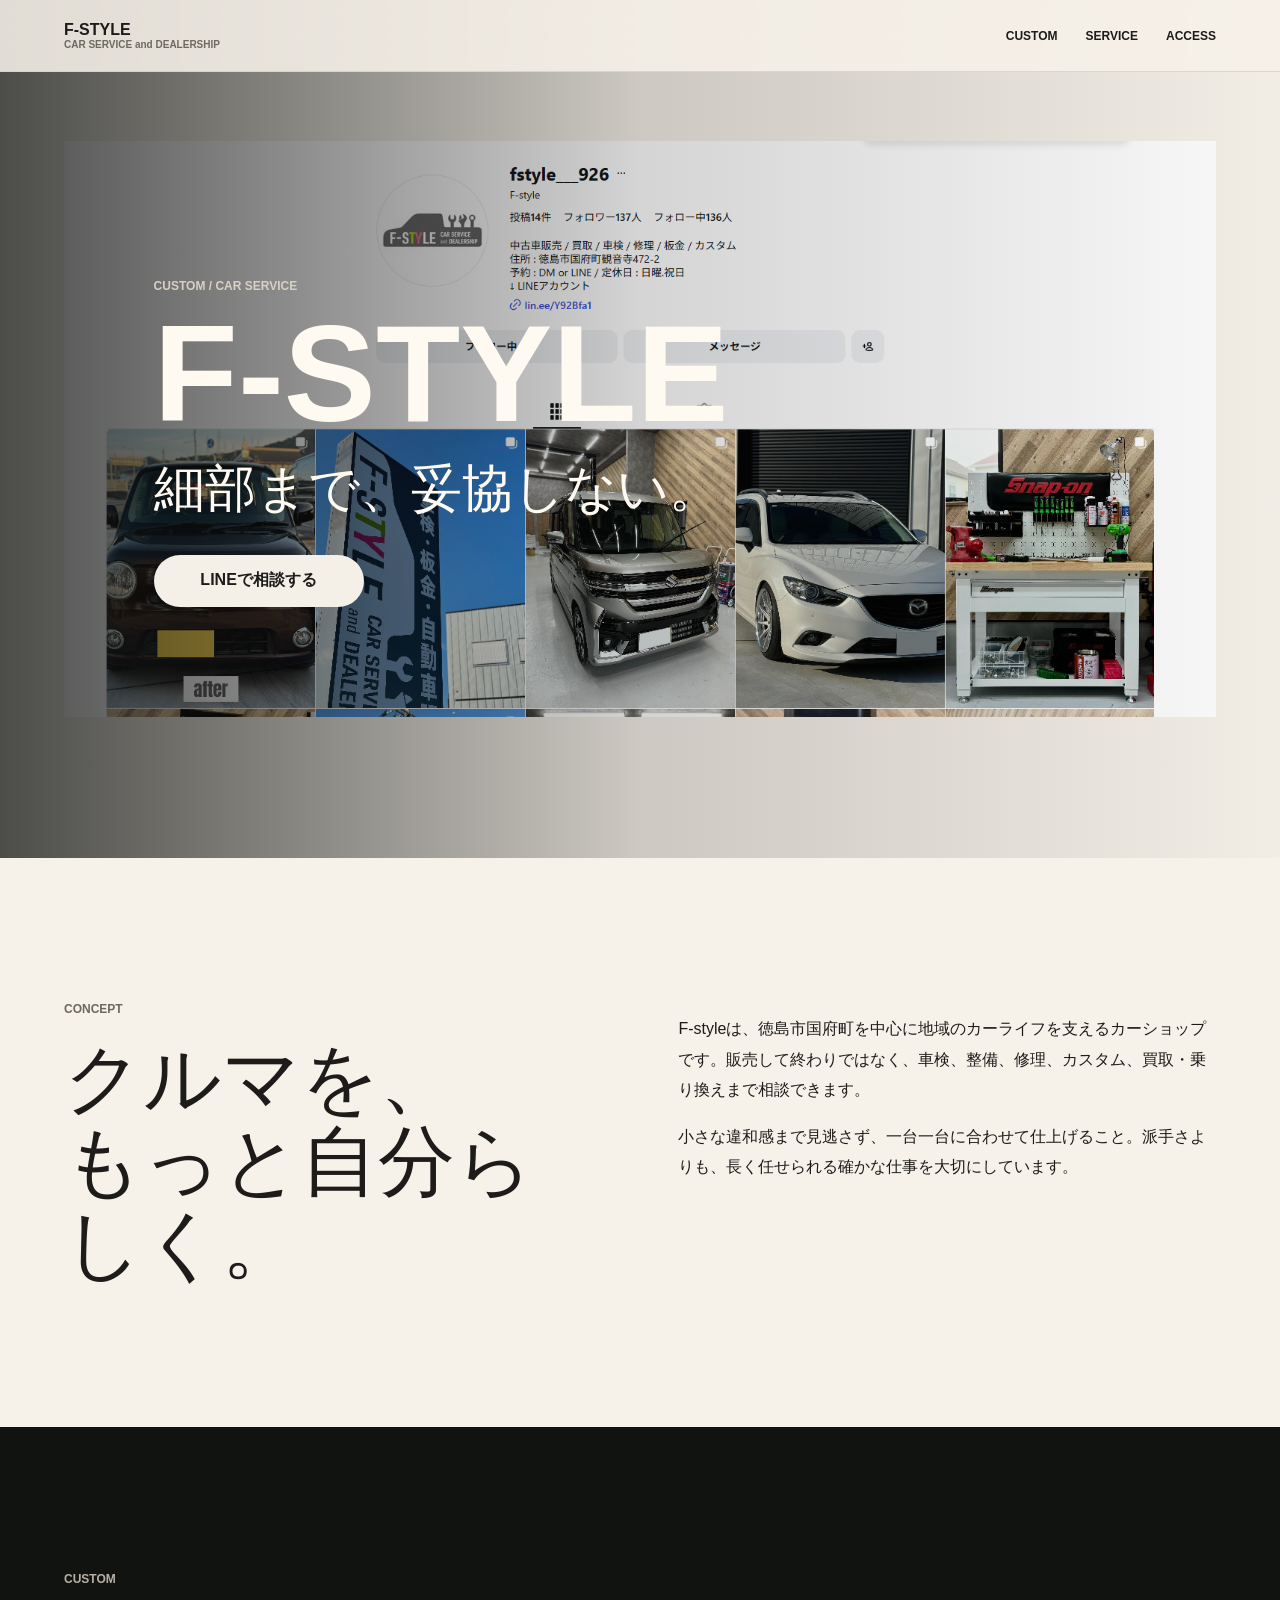
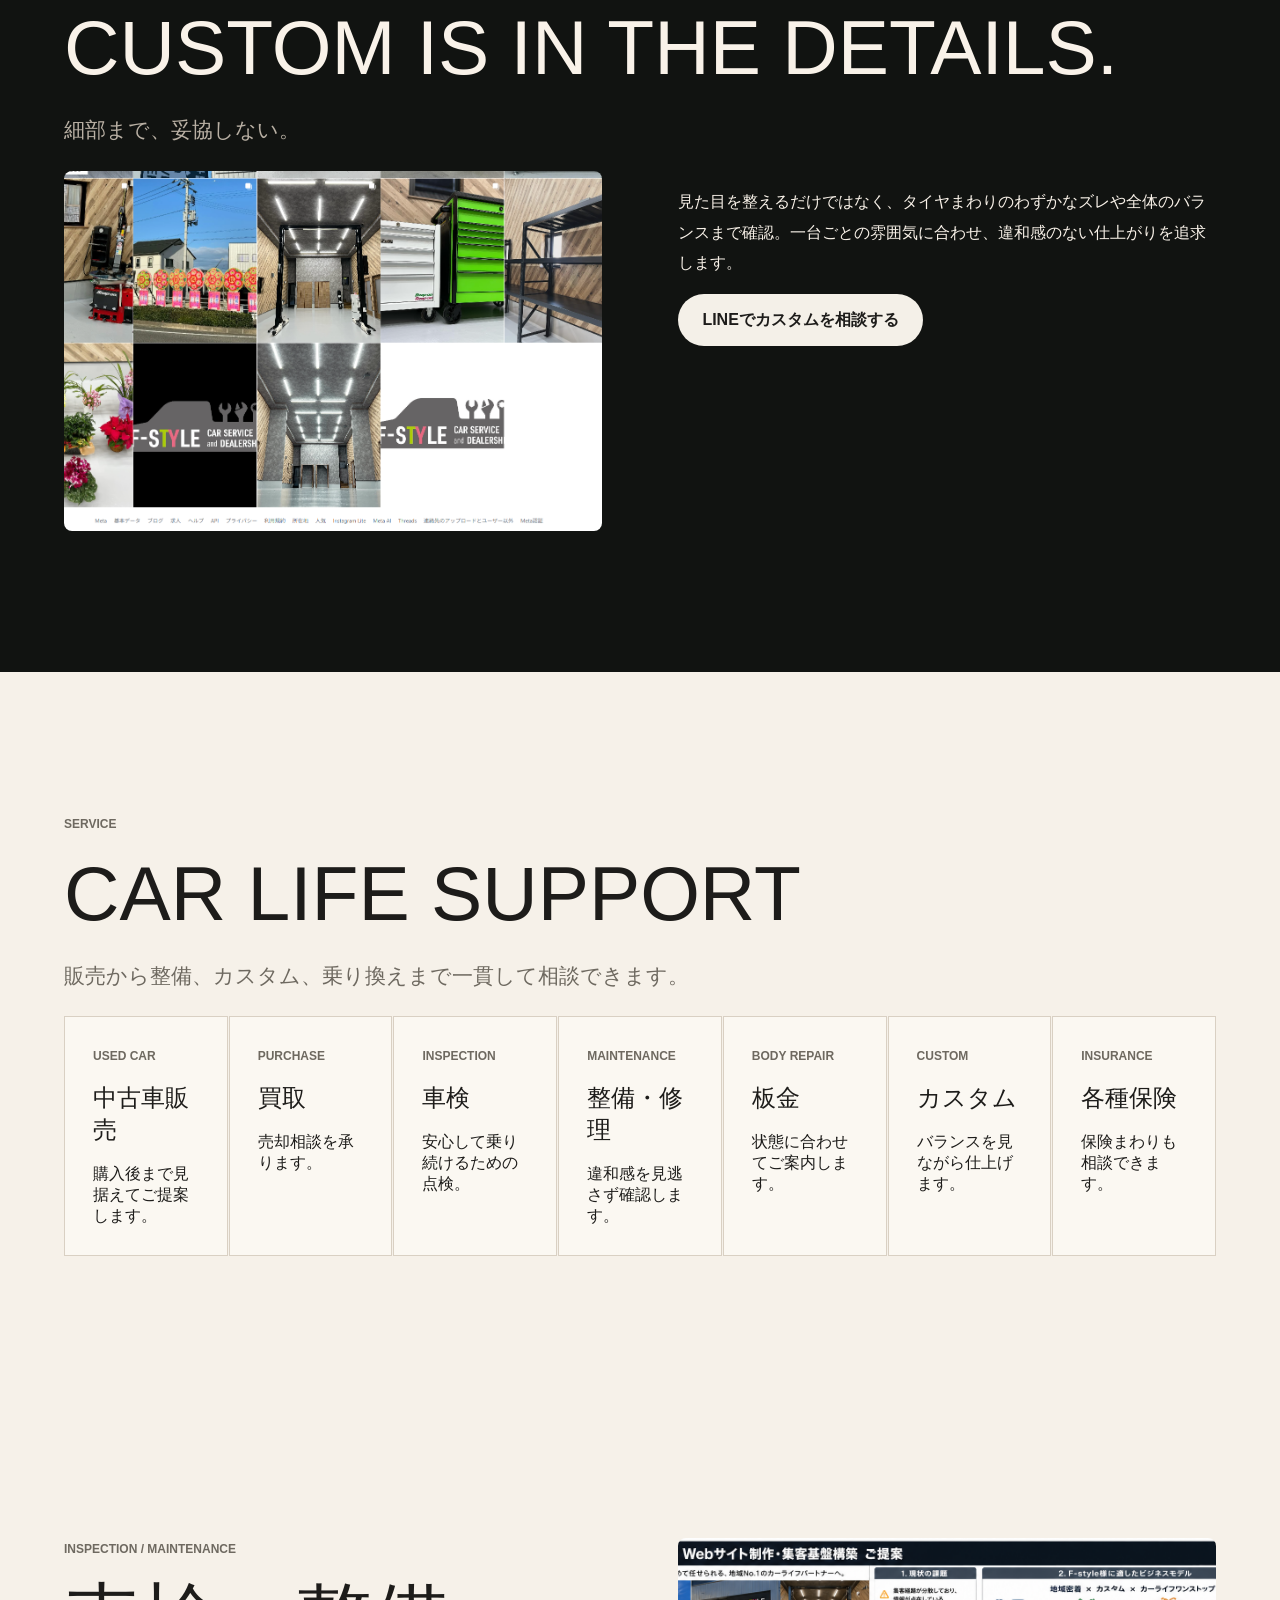
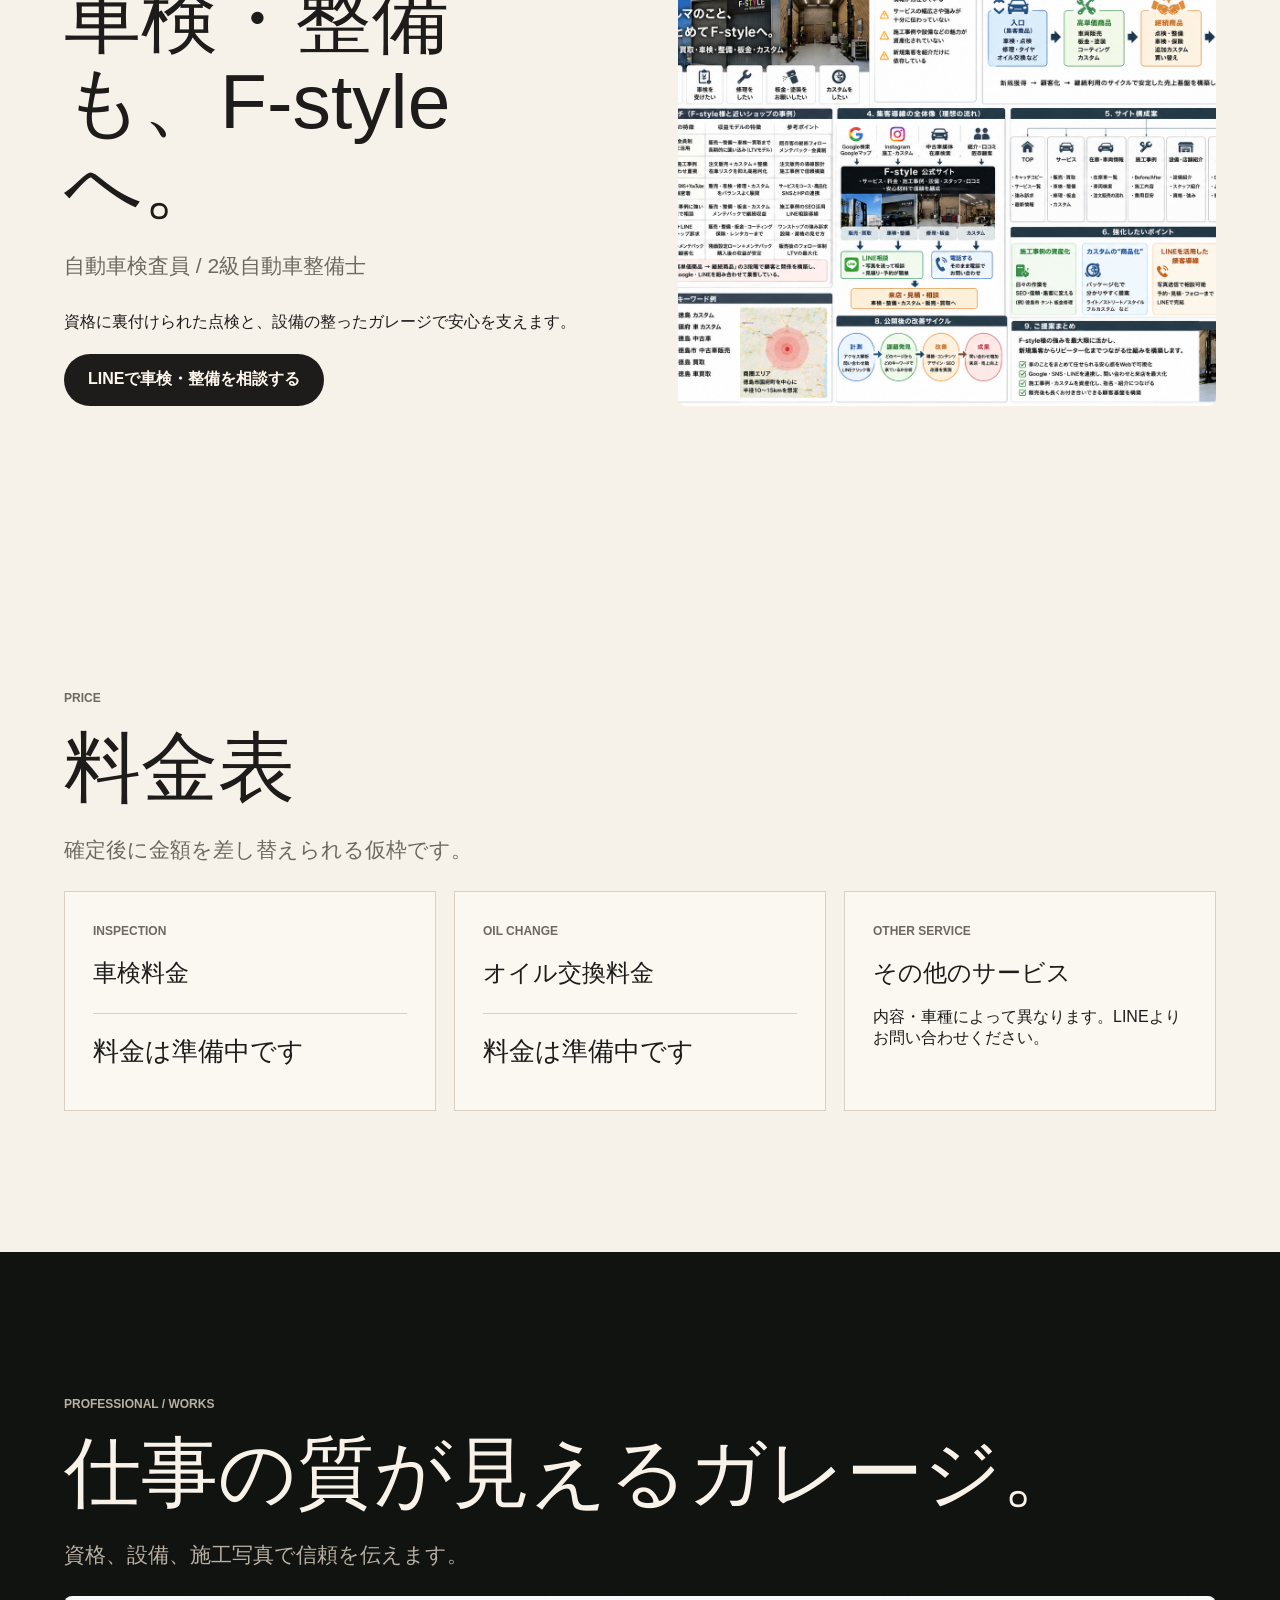
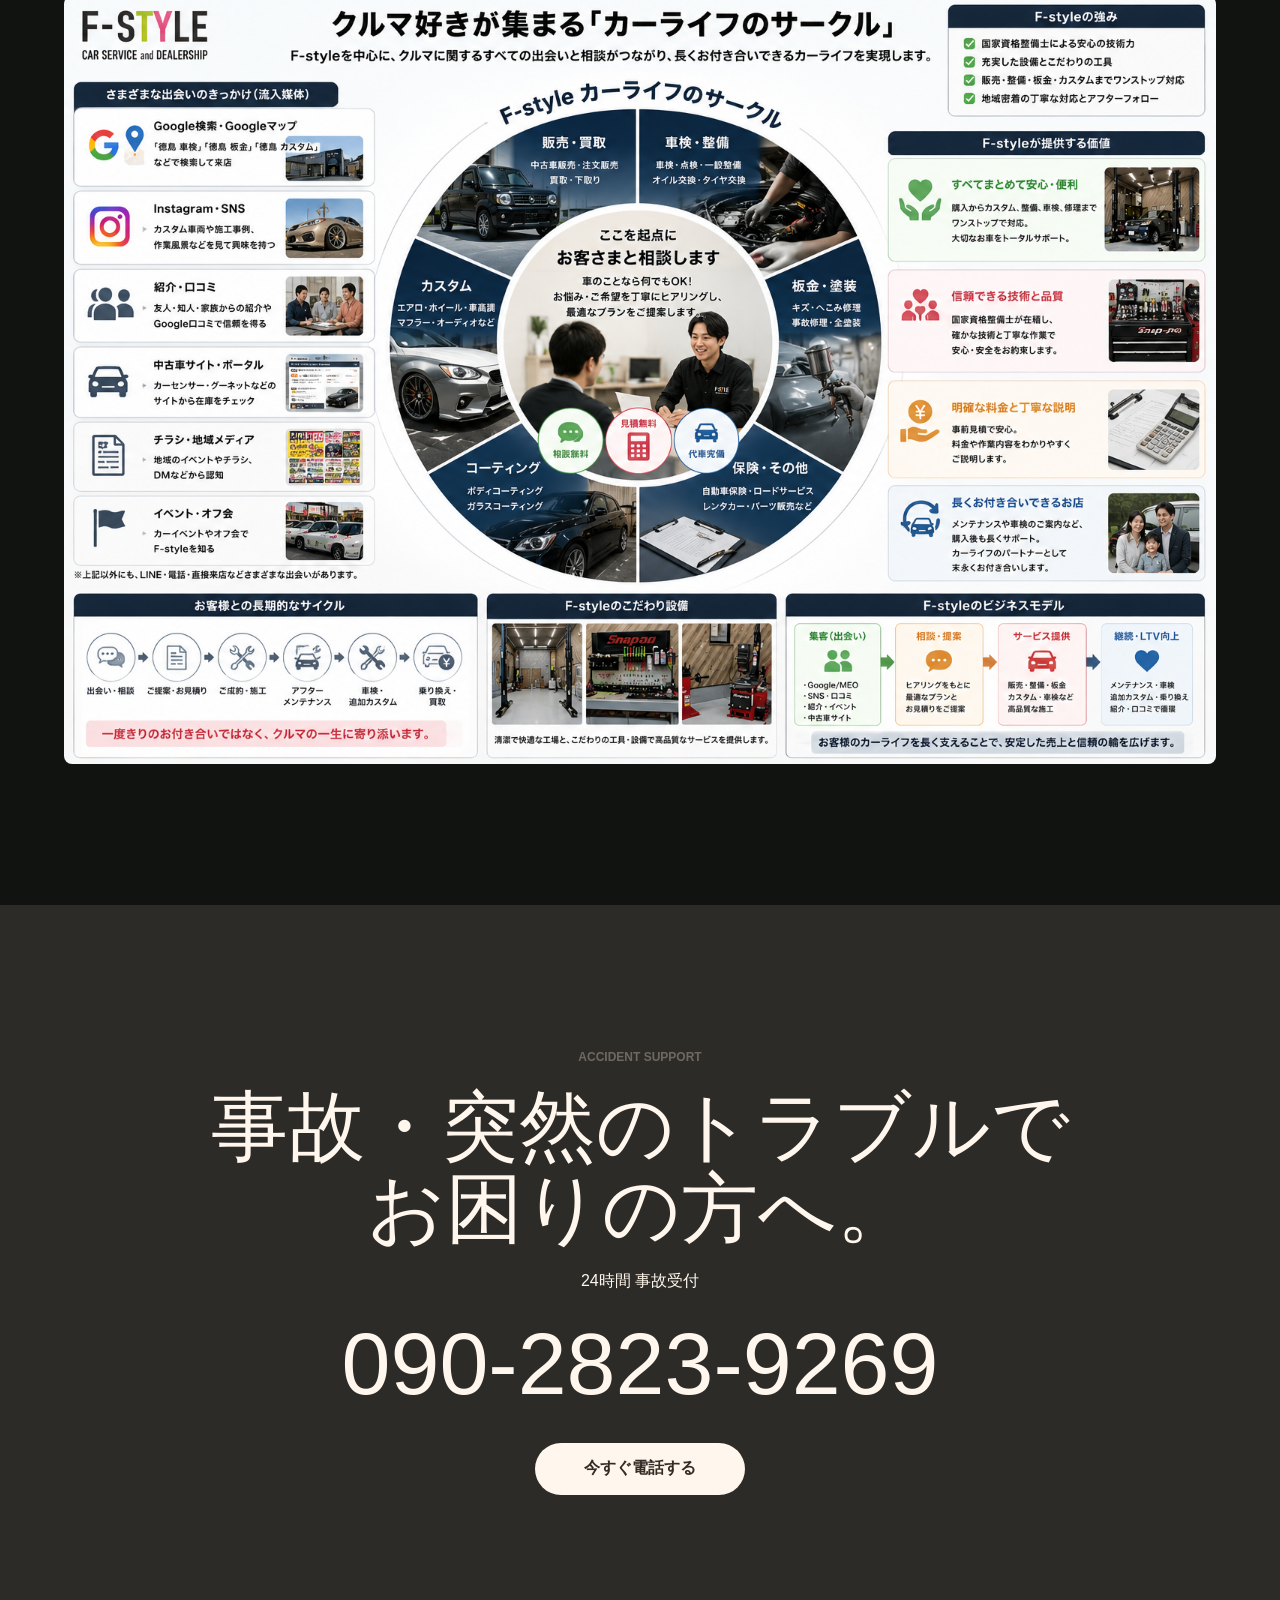
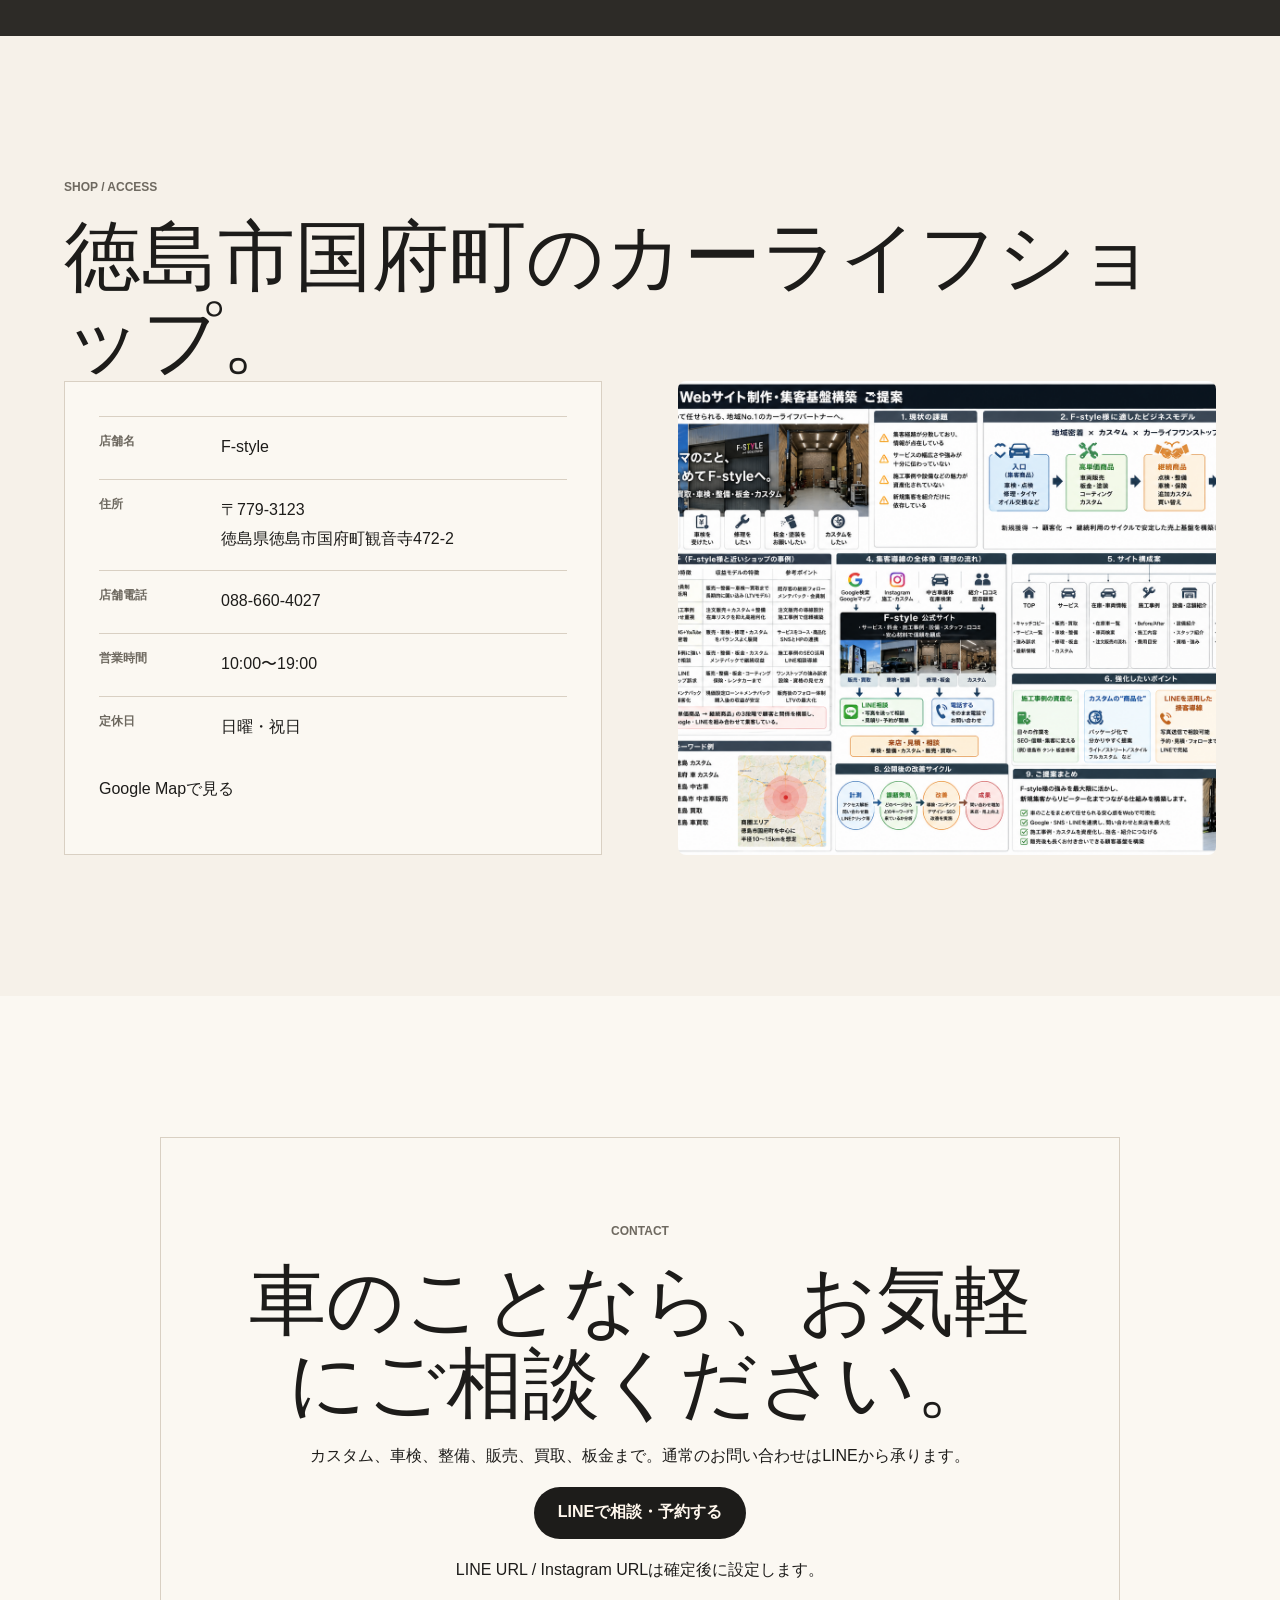
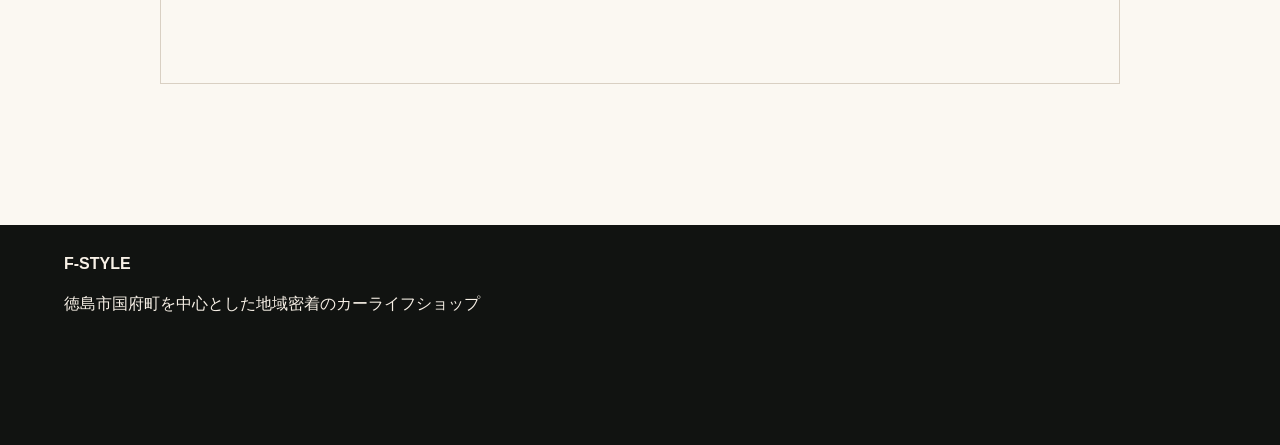
==== local-preview.html @ 5422ee37 "Add GitHub Pages preview" ====
<!doctype html>
<html lang="ja">
<head>
  <meta charset="utf-8">
  <meta name="viewport" content="width=device-width, initial-scale=1">
  <title>F-style｜徳島市国府町の車検・整備・カスタム・中古車販売</title>
  <meta name="description" content="徳島市国府町のF-style。中古車販売・買取・車検・整備・修理・板金・カスタムまで、地域のカーライフをトータルサポート。">
  <style>
    :root{--paper:#f6f1e9;--soft:#fbf8f2;--ink:#1d1c1a;--muted:#6e6960;--line:#d9d0c3;--garage:#111311;--green:#7fb23a}
    *{box-sizing:border-box}html{scroll-behavior:smooth}body{margin:0;background:var(--paper);color:var(--ink);font-family:Arial,"Noto Sans JP",sans-serif}a{color:inherit;text-decoration:none}img{display:block;max-width:100%}
    header{position:fixed;inset:0 0 auto;z-index:10;display:flex;align-items:center;justify-content:space-between;min-height:72px;padding:18px clamp(20px,5vw,72px);background:rgba(246,241,233,.88);border-bottom:1px solid rgba(217,208,195,.8);backdrop-filter:blur(16px)}
    .brand{font-weight:800}.brand small{display:block;color:var(--muted);font-size:10px}nav{display:flex;gap:28px;font-size:12px;font-weight:700}.hero{min-height:94svh;display:grid;position:relative}.hero img{grid-area:1/1;width:100%;height:100%;object-fit:cover;object-position:center bottom}.hero:after{content:"";position:absolute;inset:0;background:linear-gradient(90deg,rgba(17,19,17,.74),rgba(17,19,17,.18),rgba(17,19,17,.02))}.hero-copy{grid-area:1/1;align-self:center;position:relative;z-index:1;color:#fffaf1;padding:120px clamp(22px,7vw,96px) 96px;max-width:780px}.eyebrow,.hero-copy p{margin:0 0 16px;color:var(--muted);font-size:12px;font-weight:800}.hero-copy p{color:#d8d0c4}.hero h1{margin:0 0 34px;font-size:clamp(52px,12vw,138px);line-height:.88}.hero h1 span{display:block;margin-top:22px;font-size:clamp(25px,4vw,54px);font-weight:500;line-height:1.25}
    section{padding:clamp(78px,11vw,150px) clamp(20px,5vw,72px)}.intro,.grid2{display:grid;grid-template-columns:1fr 1fr;gap:clamp(34px,6vw,78px)}h2{margin:0;font-size:clamp(34px,6vw,82px);font-weight:500;line-height:1.08}.lead,p{line-height:1.9}.lead{color:var(--muted);font-size:clamp(16px,2vw,21px)}.dark{background:var(--garage);color:#f9f2e9}.dark .lead,.dark .eyebrow{color:#b9b0a4}.photo{border-radius:8px;overflow:hidden}.photo img{width:100%;height:100%;min-height:360px;object-fit:cover}.cta{display:inline-flex;align-items:center;justify-content:center;min-height:52px;min-width:210px;border-radius:999px;padding:14px 24px;background:var(--ink);color:#fff7ed;font-weight:800}.dark .cta,.hero .cta{background:#f4f0e8;color:var(--ink)}
    .cards{display:grid;grid-template-columns:repeat(7,1fr);gap:1px}.card{min-height:220px;padding:28px;background:var(--soft);border:1px solid var(--line)}.card p{margin:0 0 14px;color:var(--muted);font-size:12px;font-weight:800}.card h3{margin:0 0 18px;font-size:24px;font-weight:500}.price{display:grid;grid-template-columns:repeat(3,1fr);gap:18px}.price strong{display:block;margin-top:24px;padding-top:20px;border-top:1px solid var(--line);font-size:26px;font-weight:500}.accident{background:#2d2b27;color:#fff7ed;text-align:center}.accident strong{display:block;margin:10px 0 28px;font-size:clamp(40px,9vw,88px);font-weight:500}.tel{background:#fff7ed;color:#342b27}.info{background:var(--soft);border:1px solid var(--line);padding:34px}dl{margin:0;display:grid;gap:1px}dl div{display:grid;grid-template-columns:110px 1fr;gap:12px;padding:16px 0;border-top:1px solid var(--line)}dt{color:var(--muted);font-size:12px;font-weight:800}dd{margin:0;line-height:1.8}.contact{text-align:center;background:var(--soft)}.contact-inner{max-width:960px;margin:auto;border:1px solid var(--line);padding:clamp(34px,7vw,82px)}footer{padding:30px clamp(20px,5vw,72px) 110px;background:var(--garage);color:#f8f1e7}.fixed{display:none}
    @media(max-width:1080px){.cards{grid-template-columns:repeat(2,1fr)}.price,.intro,.grid2{grid-template-columns:1fr}}@media(max-width:720px){header{padding:14px 18px}nav a:nth-child(2){display:none}.hero:after{background:linear-gradient(180deg,rgba(17,19,17,.18),rgba(17,19,17,.72))}.hero-copy{align-self:end;padding:110px 20px}.cards,.price{grid-template-columns:1fr}.card{min-height:auto}dl div{grid-template-columns:1fr}.fixed{position:fixed;z-index:20;inset:auto 0 0;display:grid;grid-template-columns:1fr 1fr;gap:1px;padding:10px;background:rgba(17,19,17,.96)}.fixed a{display:flex;align-items:center;justify-content:center;min-height:52px;border-radius:999px;background:#f6f1e9;font-weight:800}.fixed a:last-child{background:#f1d9d2}}
  </style>
</head>
<body>
  <header><a class="brand" href="#top">F-STYLE<small>CAR SERVICE and DEALERSHIP</small></a><nav><a href="#custom">CUSTOM</a><a href="#service">SERVICE</a><a href="#access">ACCESS</a></nav></header>
  <main>
    <section id="top" class="hero"><img src="public/instagram-grid-01.png" alt="F-styleの店舗とカスタム車両の施工写真"><div class="hero-copy"><p>CUSTOM / CAR SERVICE</p><h1>F-STYLE<span>細部まで、妥協しない。</span></h1><a class="cta" href="#contact">LINEで相談する</a></div></section>
    <section class="intro"><div><p class="eyebrow">CONCEPT</p><h2>クルマを、<br>もっと自分らしく。</h2></div><div><p>F-styleは、徳島市国府町を中心に地域のカーライフを支えるカーショップです。販売して終わりではなく、車検、整備、修理、カスタム、買取・乗り換えまで相談できます。</p><p>小さな違和感まで見逃さず、一台一台に合わせて仕上げること。派手さよりも、長く任せられる確かな仕事を大切にしています。</p></div></section>
    <section id="custom" class="dark"><p class="eyebrow">CUSTOM</p><h2>CUSTOM IS IN THE DETAILS.</h2><p class="lead">細部まで、妥協しない。</p><div class="grid2"><div class="photo"><img src="public/instagram-grid-02.png" alt="F-styleのリフトと整備設備、工具の写真"></div><div><p>見た目を整えるだけではなく、タイヤまわりのわずかなズレや全体のバランスまで確認。一台ごとの雰囲気に合わせ、違和感のない仕上がりを追求します。</p><a class="cta" href="#contact">LINEでカスタムを相談する</a></div></div></section>
    <section id="service"><p class="eyebrow">SERVICE</p><h2>CAR LIFE SUPPORT</h2><p class="lead">販売から整備、カスタム、乗り換えまで一貫して相談できます。</p><div class="cards"><article class="card"><p>USED CAR</p><h3>中古車販売</h3><span>購入後まで見据えてご提案します。</span></article><article class="card"><p>PURCHASE</p><h3>買取</h3><span>売却相談を承ります。</span></article><article class="card"><p>INSPECTION</p><h3>車検</h3><span>安心して乗り続けるための点検。</span></article><article class="card"><p>MAINTENANCE</p><h3>整備・修理</h3><span>違和感を見逃さず確認します。</span></article><article class="card"><p>BODY REPAIR</p><h3>板金</h3><span>状態に合わせてご案内します。</span></article><article class="card"><p>CUSTOM</p><h3>カスタム</h3><span>バランスを見ながら仕上げます。</span></article><article class="card"><p>INSURANCE</p><h3>各種保険</h3><span>保険まわりも相談できます。</span></article></div></section>
    <section><div class="grid2"><div><p class="eyebrow">INSPECTION / MAINTENANCE</p><h2>車検・整備も、F-styleへ。</h2><p class="lead">自動車検査員 / 2級自動車整備士</p><p>資格に裏付けられた点検と、設備の整ったガレージで安心を支えます。</p><a class="cta" href="#contact">LINEで車検・整備を相談する</a></div><div class="photo"><img src="public/proposal-overview.png" alt="F-styleの店舗外観と整備設備の提案資料画像"></div></div></section>
    <section><p class="eyebrow">PRICE</p><h2>料金表</h2><p class="lead">確定後に金額を差し替えられる仮枠です。</p><div class="price"><article class="card"><p>INSPECTION</p><h3>車検料金</h3><strong>料金は準備中です</strong></article><article class="card"><p>OIL CHANGE</p><h3>オイル交換料金</h3><strong>料金は準備中です</strong></article><article class="card"><p>OTHER SERVICE</p><h3>その他のサービス</h3><span>内容・車種によって異なります。LINEよりお問い合わせください。</span></article></div></section>
    <section class="dark"><p class="eyebrow">PROFESSIONAL / WORKS</p><h2>仕事の質が見えるガレージ。</h2><p class="lead">資格、設備、施工写真で信頼を伝えます。</p><div class="photo"><img src="public/proposal-cycle.png" alt="F-styleのカーライフサポート全体像"></div></section>
    <section id="accident" class="accident"><p class="eyebrow">ACCIDENT SUPPORT</p><h2>事故・突然のトラブルで<br>お困りの方へ。</h2><p>24時間 事故受付</p><strong>090-2823-9269</strong><a class="cta tel" href="tel:090-2823-9269">今すぐ電話する</a></section>
    <section id="access"><p class="eyebrow">SHOP / ACCESS</p><h2>徳島市国府町のカーライフショップ。</h2><div class="grid2"><div class="info"><dl><div><dt>店舗名</dt><dd>F-style</dd></div><div><dt>住所</dt><dd>〒779-3123<br>徳島県徳島市国府町観音寺472-2</dd></div><div><dt>店舗電話</dt><dd><a href="tel:088-660-4027">088-660-4027</a></dd></div><div><dt>営業時間</dt><dd>10:00〜19:00</dd></div><div><dt>定休日</dt><dd>日曜・祝日</dd></div></dl><p><a href="https://maps.app.goo.gl/9BNQNkYi8Hsa97Bm7?g_st=ic">Google Mapで見る</a></p></div><div class="photo"><img src="public/proposal-overview.png" alt="F-style店舗とサービス導線を示す画像"></div></div></section>
    <section id="contact" class="contact"><div class="contact-inner"><p class="eyebrow">CONTACT</p><h2>車のことなら、お気軽にご相談ください。</h2><p>カスタム、車検、整備、販売、買取、板金まで。通常のお問い合わせはLINEから承ります。</p><a class="cta" href="#contact">LINEで相談・予約する</a><p>LINE URL / Instagram URLは確定後に設定します。</p></div></section>
  </main>
  <footer><strong>F-STYLE</strong><p>徳島市国府町を中心とした地域密着のカーライフショップ</p></footer>
  <div class="fixed"><a href="#contact">LINEで相談</a><a href="tel:090-2823-9269">事故受付 TEL</a></div>
</body>
</html>
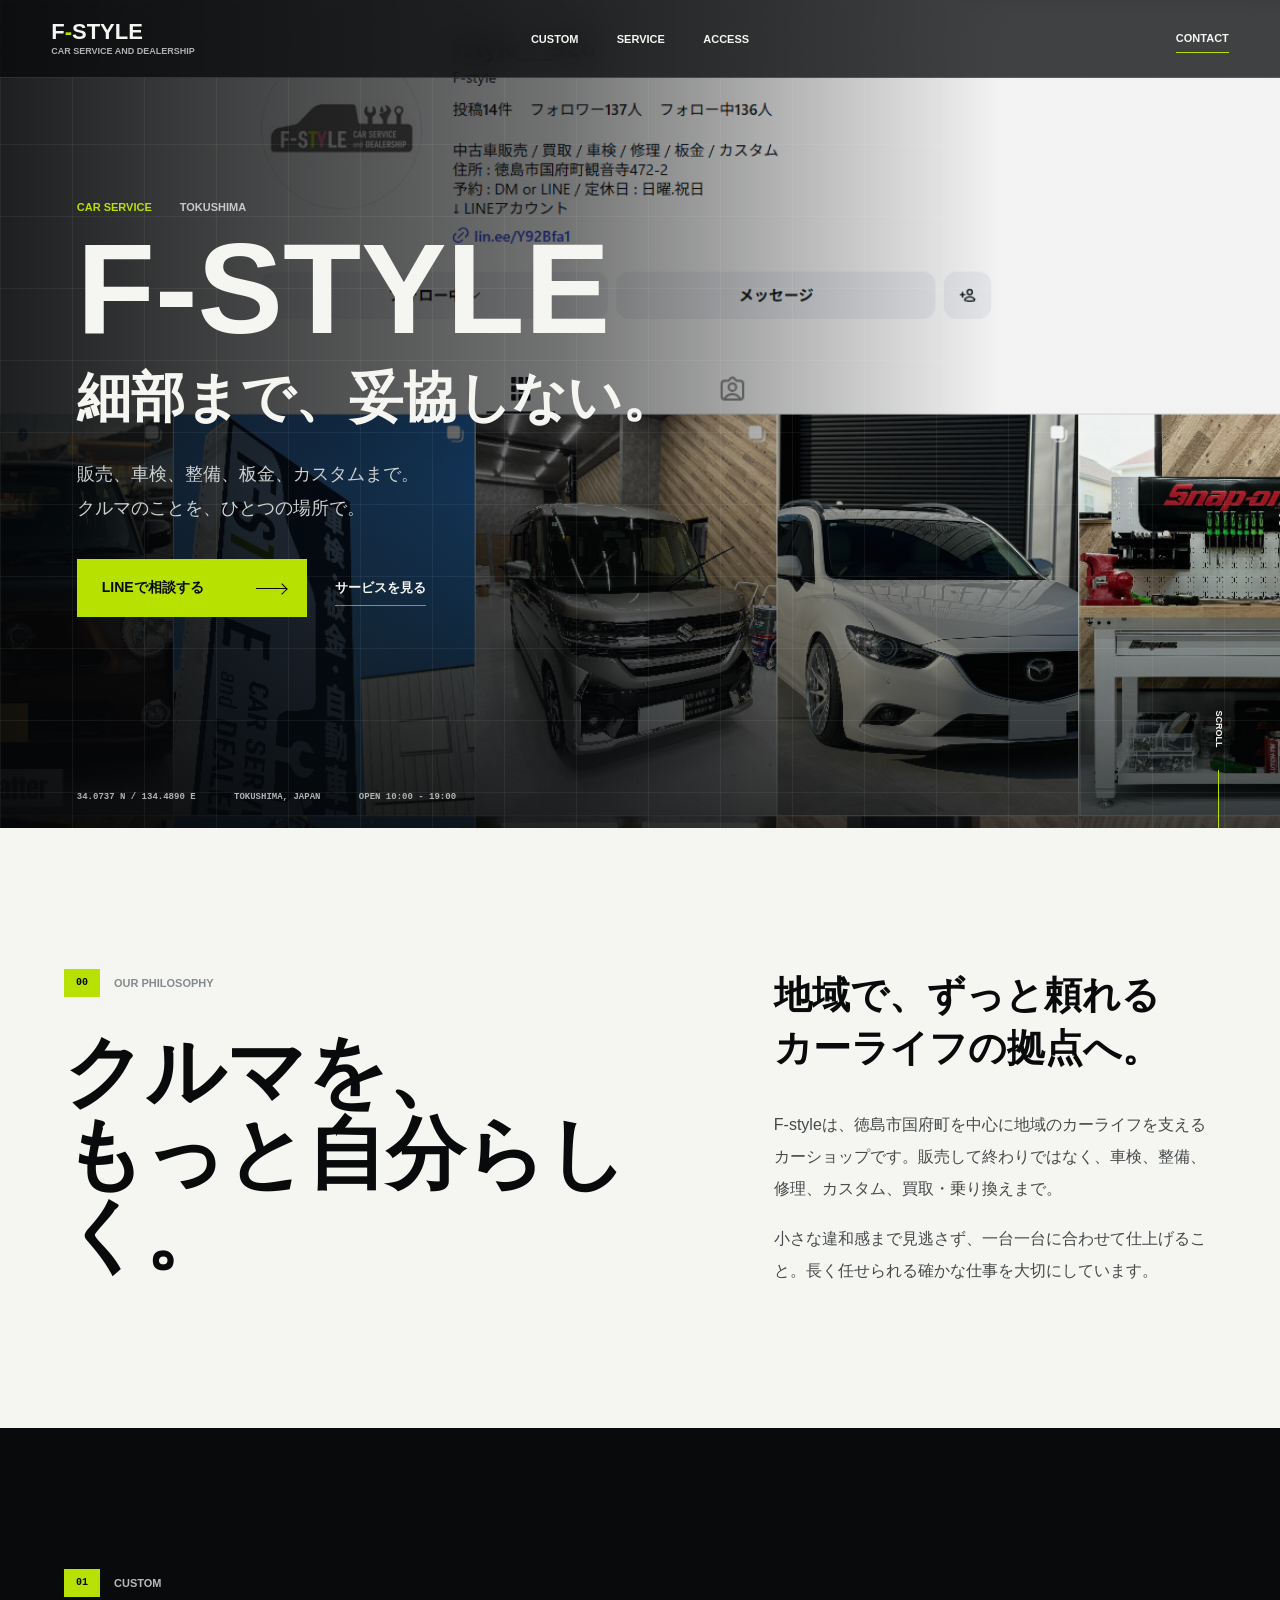
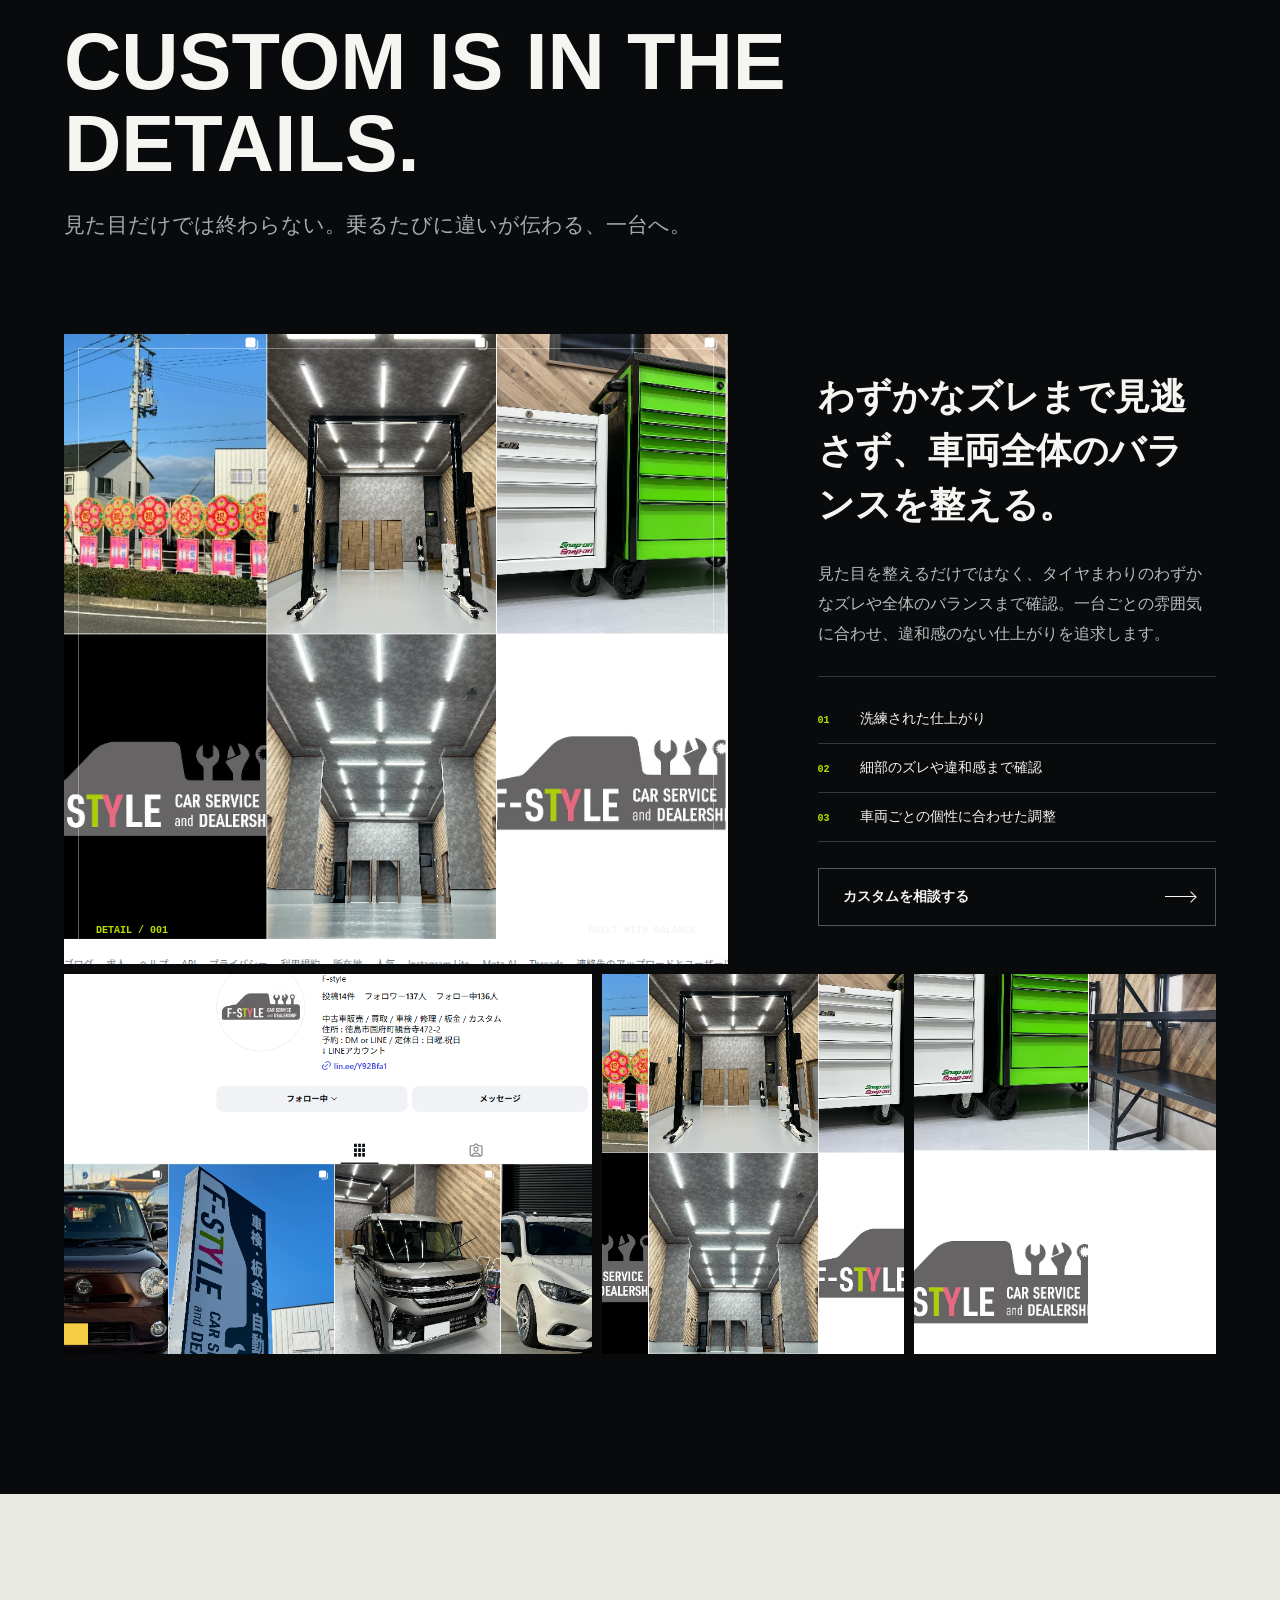
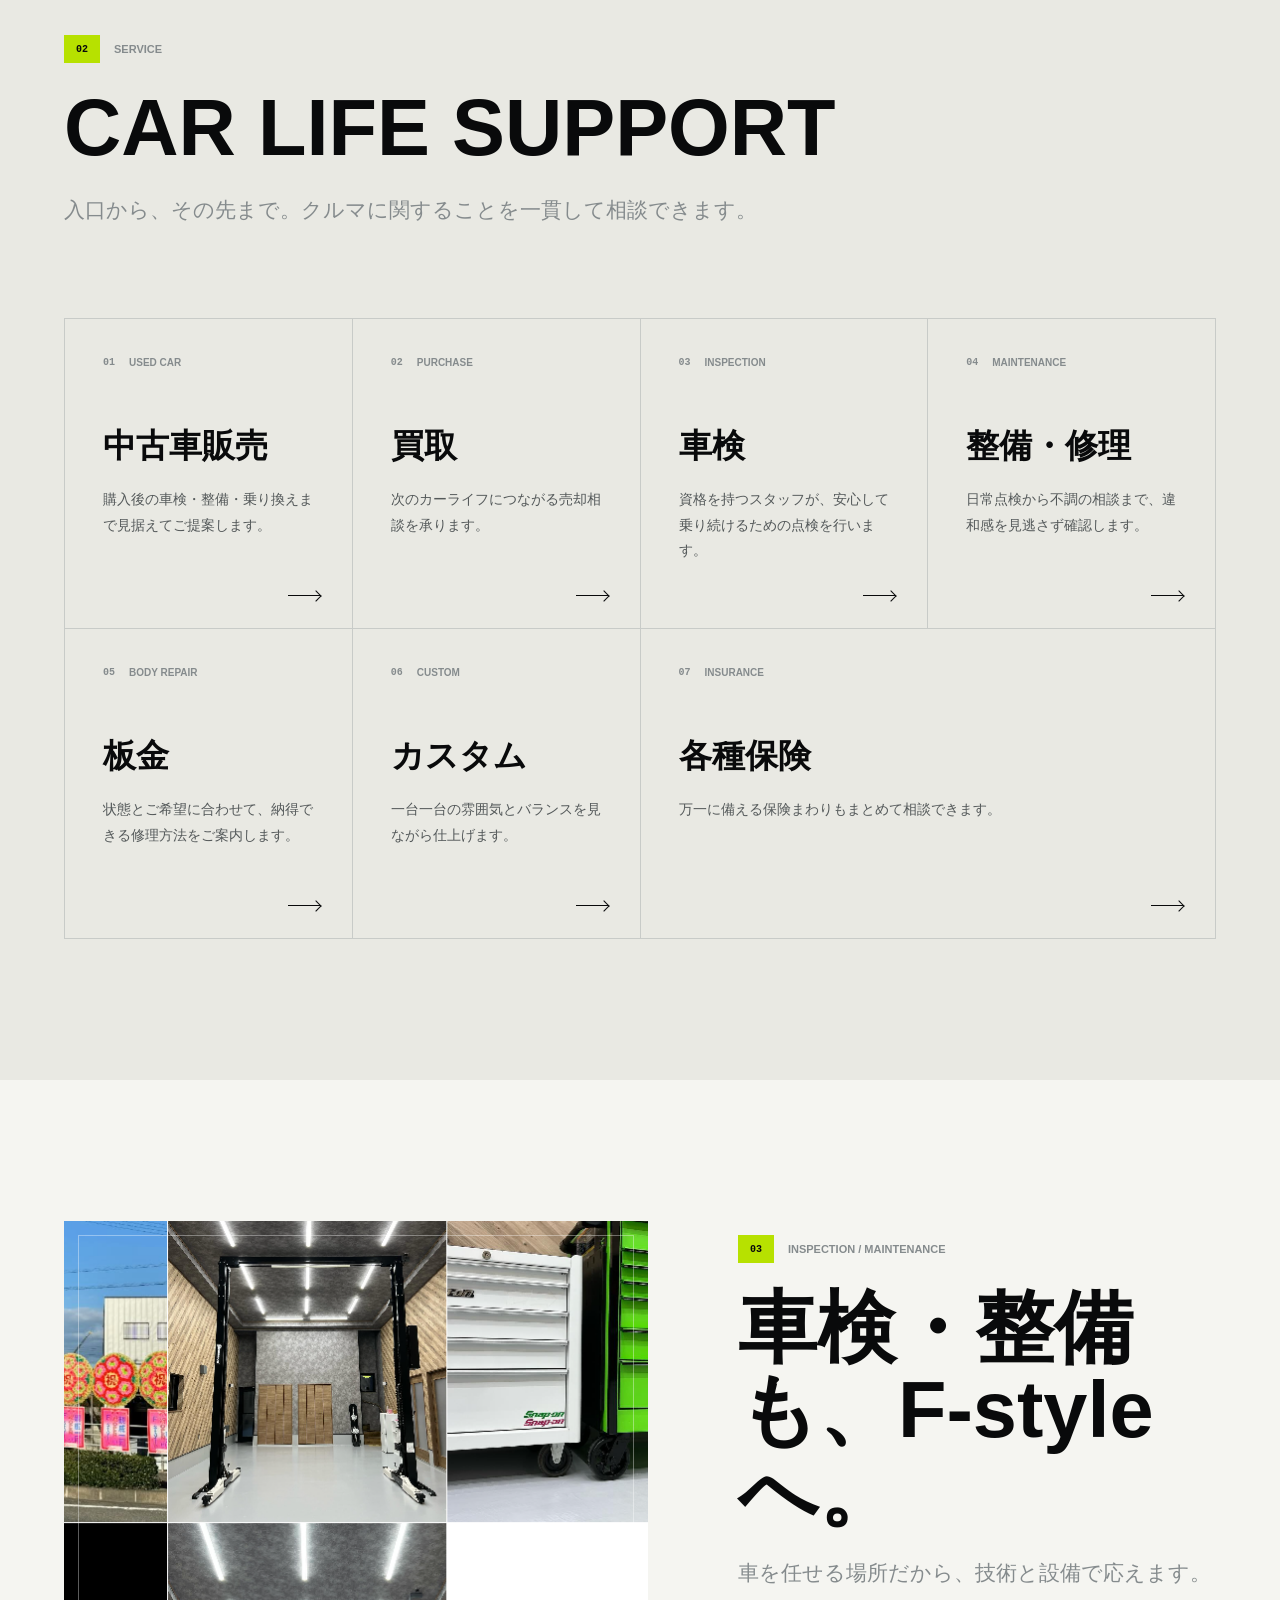
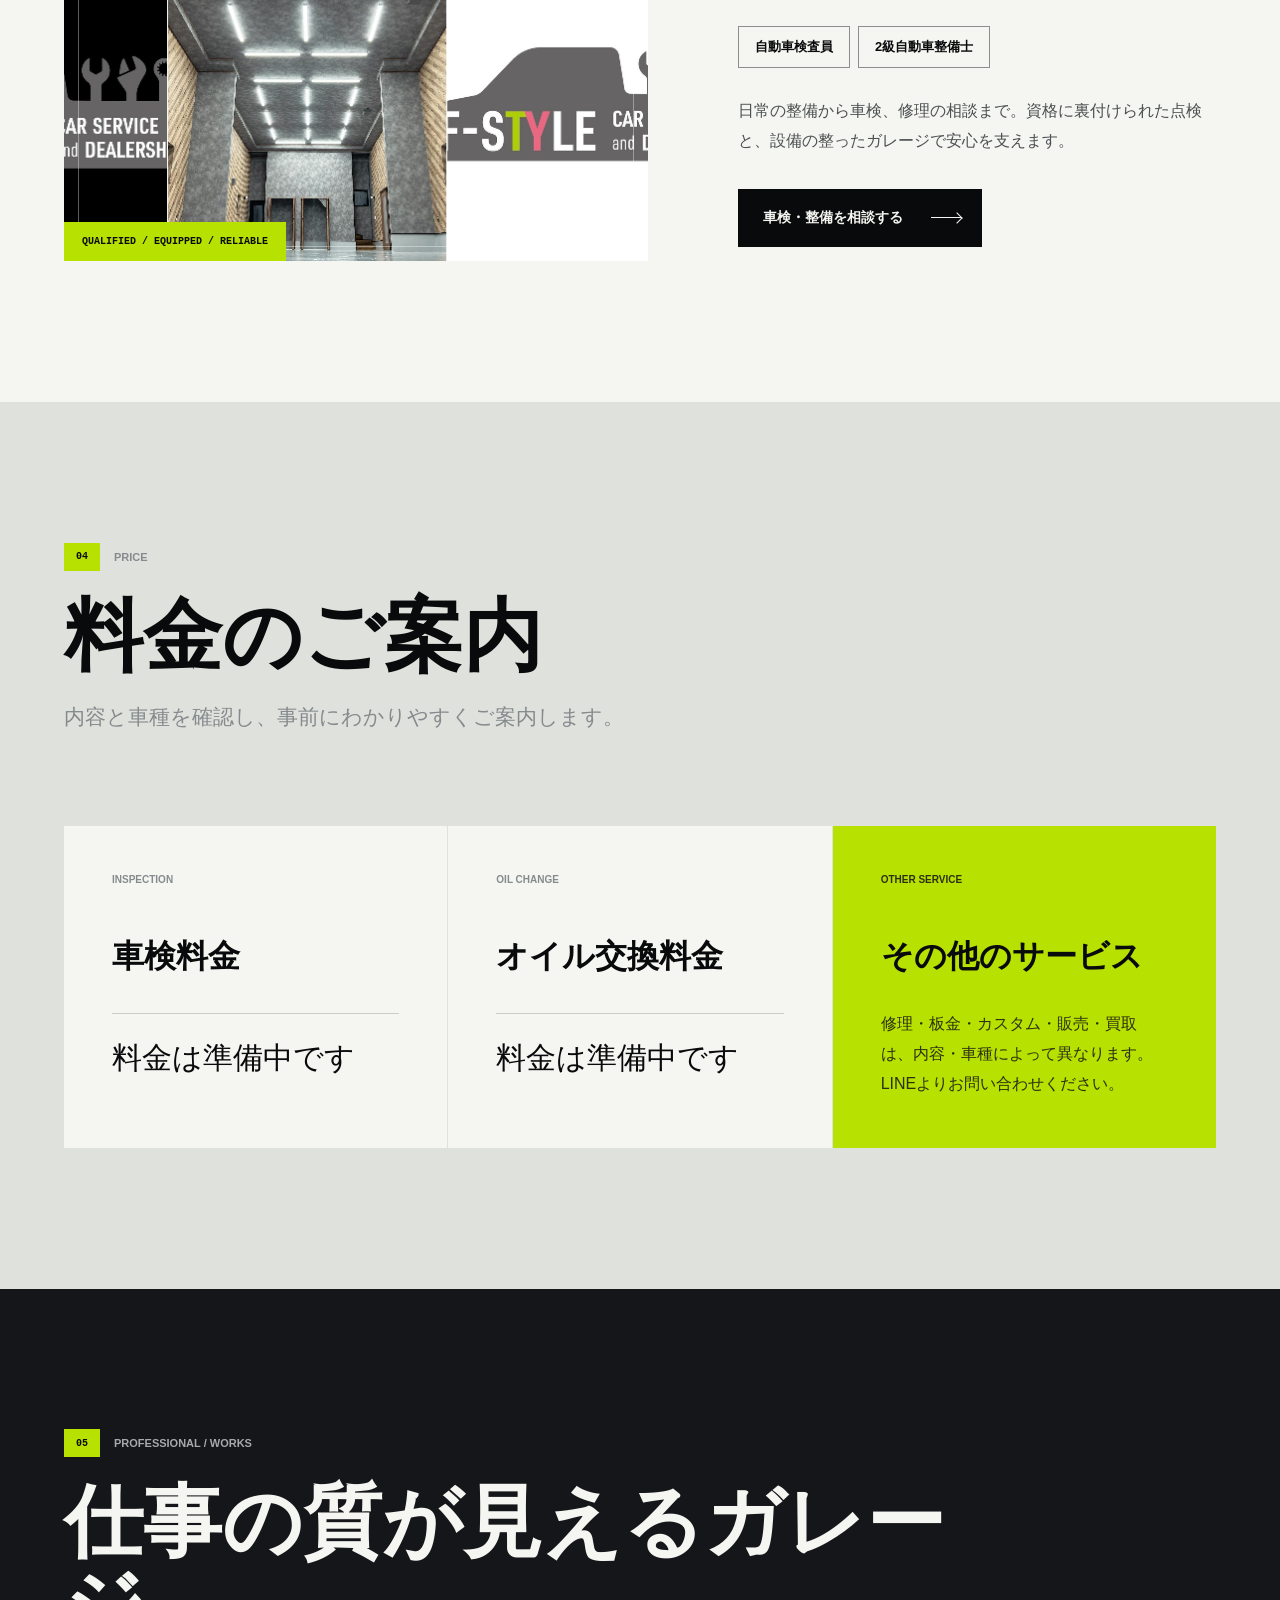
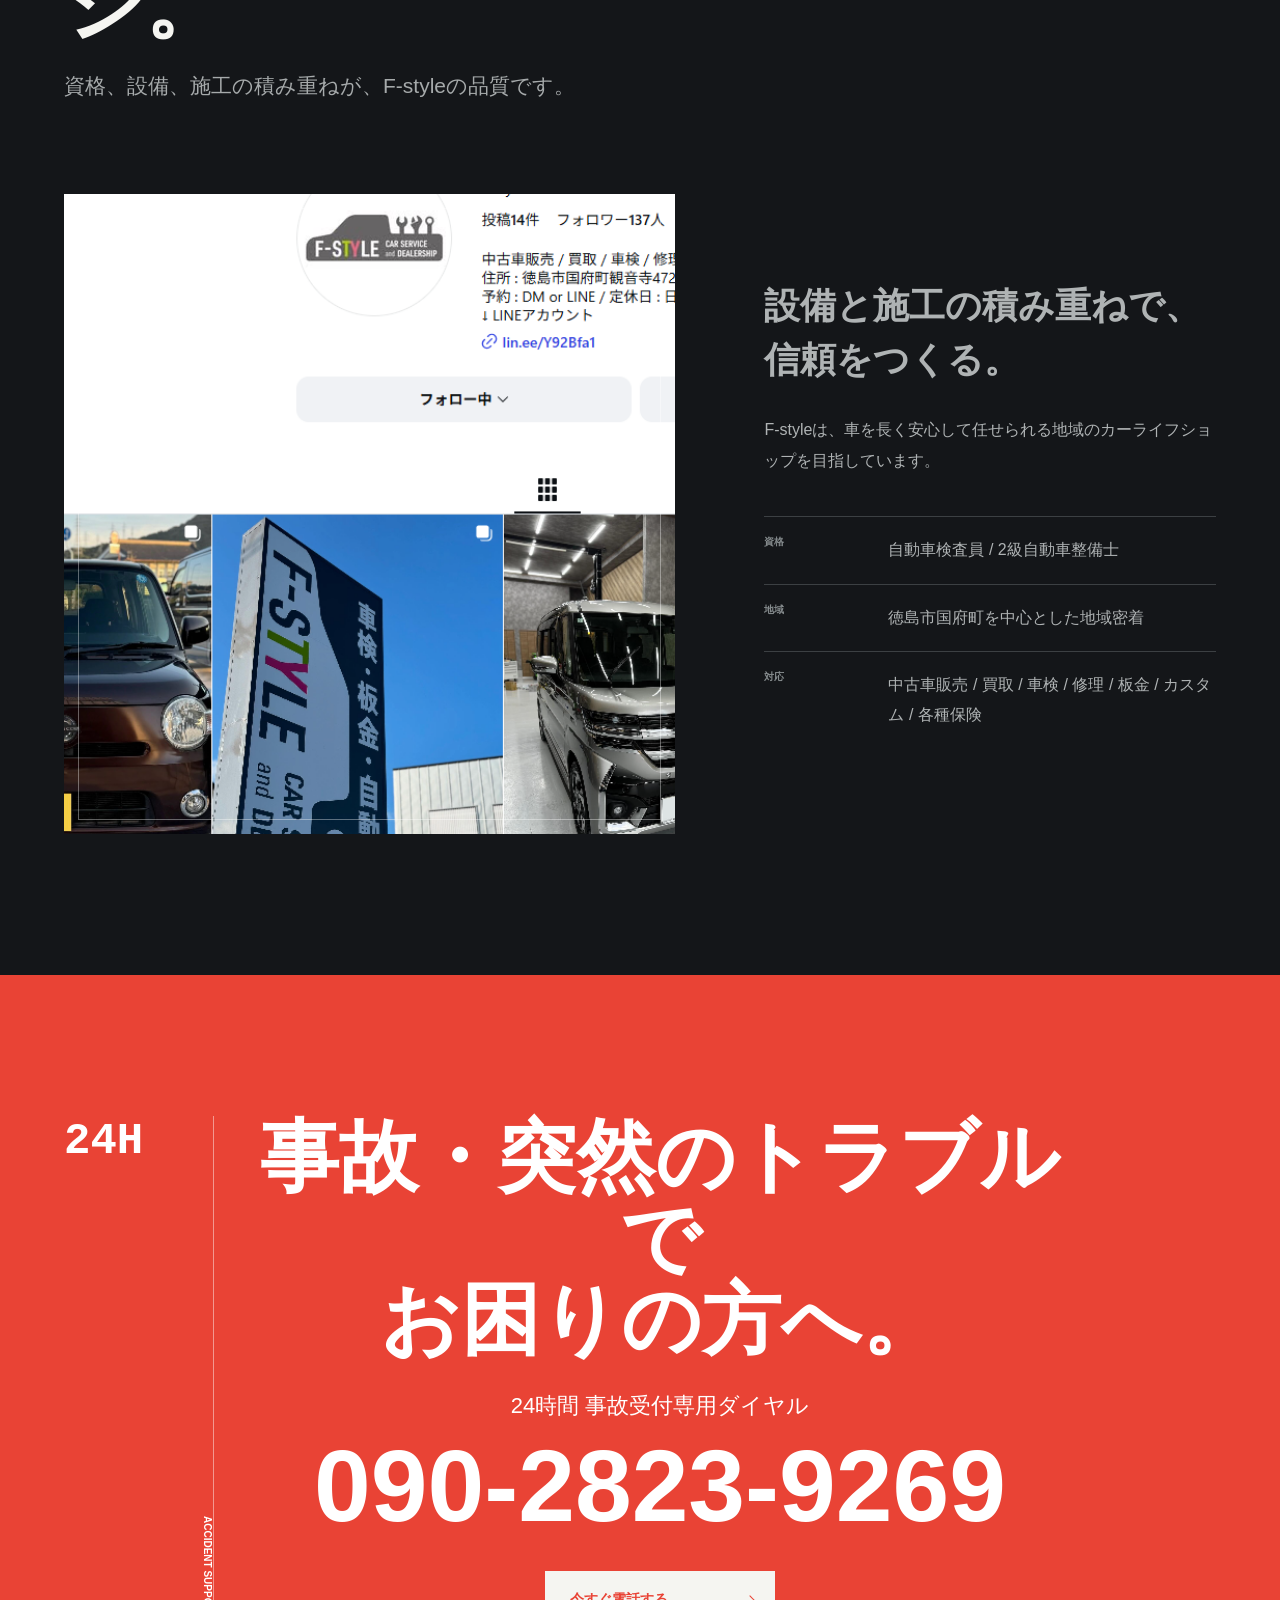
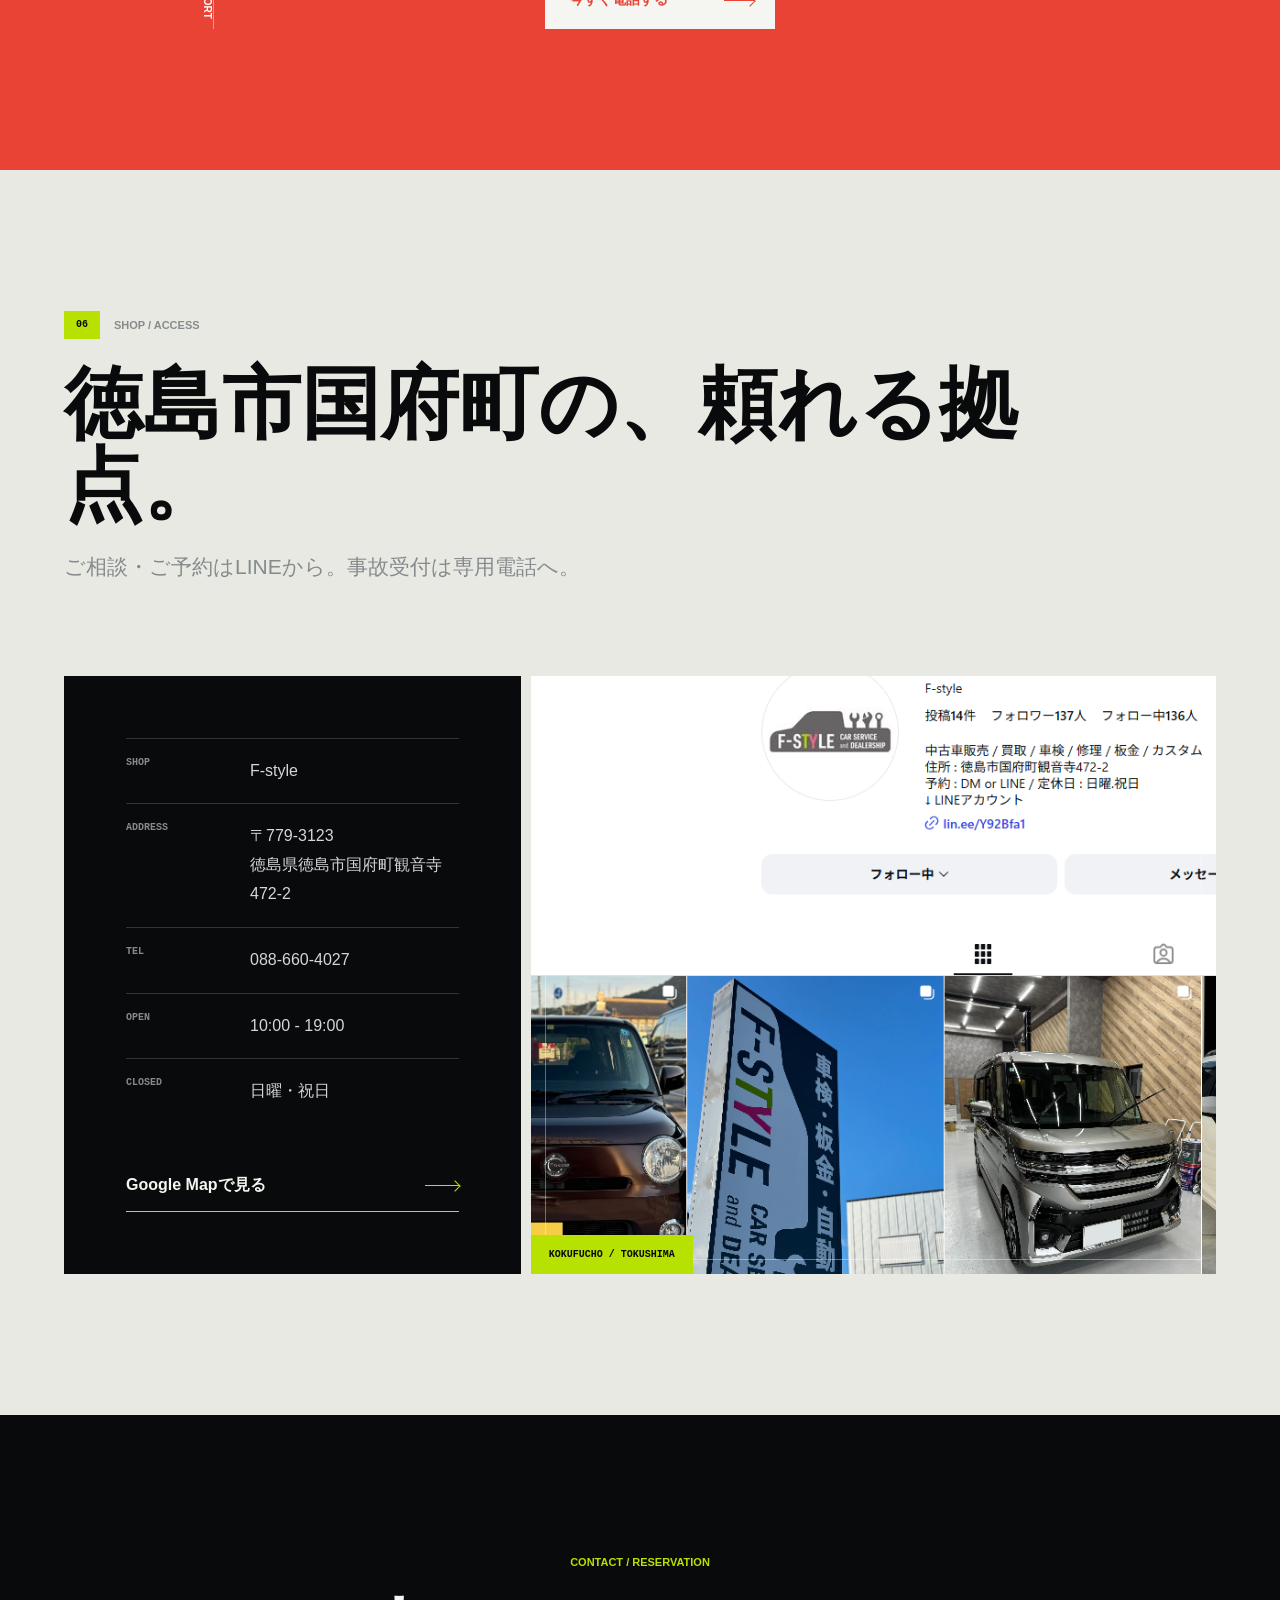
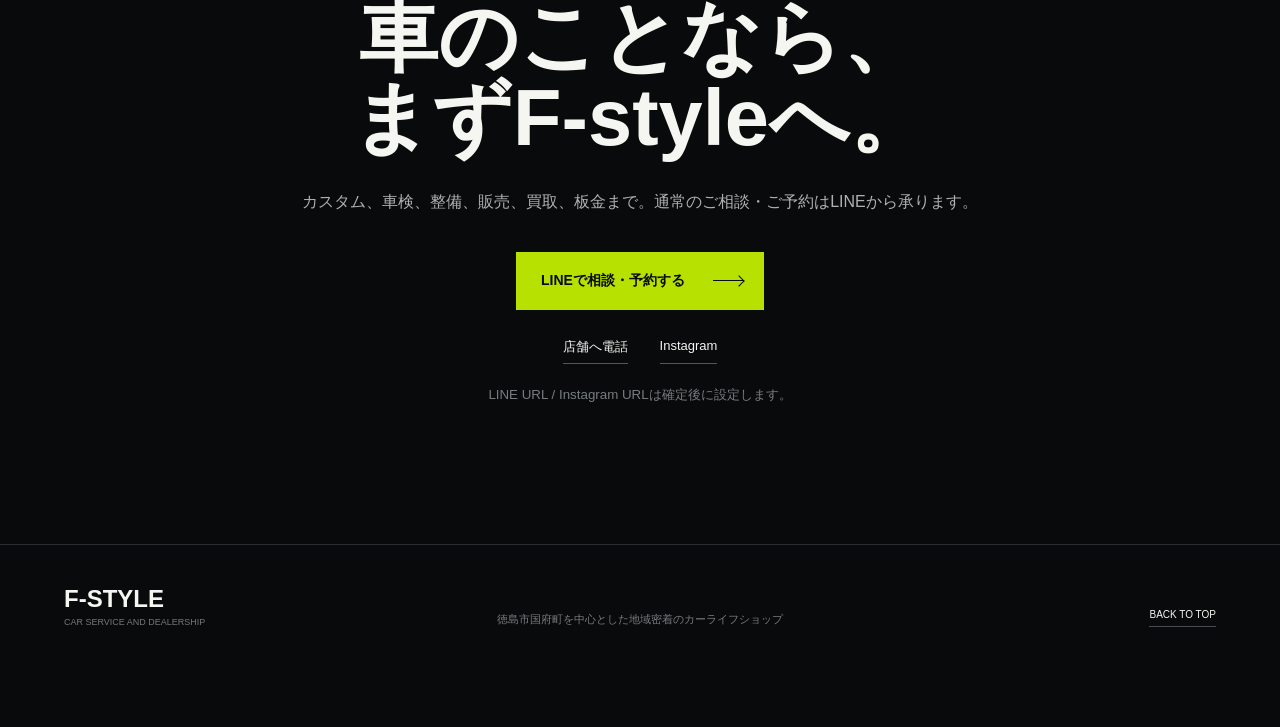
==== commit b7c9963a: "Upgrade F-style visual design and add hero video" ====
--- a/local-preview.html
+++ b/local-preview.html
@@ -5,31 +5,86 @@
   <meta name="viewport" content="width=device-width, initial-scale=1">
   <title>F-style｜徳島市国府町の車検・整備・カスタム・中古車販売</title>
   <meta name="description" content="徳島市国府町のF-style。中古車販売・買取・車検・整備・修理・板金・カスタムまで、地域のカーライフをトータルサポート。">
-  <style>
-    :root{--paper:#f6f1e9;--soft:#fbf8f2;--ink:#1d1c1a;--muted:#6e6960;--line:#d9d0c3;--garage:#111311;--green:#7fb23a}
-    *{box-sizing:border-box}html{scroll-behavior:smooth}body{margin:0;background:var(--paper);color:var(--ink);font-family:Arial,"Noto Sans JP",sans-serif}a{color:inherit;text-decoration:none}img{display:block;max-width:100%}
-    header{position:fixed;inset:0 0 auto;z-index:10;display:flex;align-items:center;justify-content:space-between;min-height:72px;padding:18px clamp(20px,5vw,72px);background:rgba(246,241,233,.88);border-bottom:1px solid rgba(217,208,195,.8);backdrop-filter:blur(16px)}
-    .brand{font-weight:800}.brand small{display:block;color:var(--muted);font-size:10px}nav{display:flex;gap:28px;font-size:12px;font-weight:700}.hero{min-height:94svh;display:grid;position:relative}.hero img{grid-area:1/1;width:100%;height:100%;object-fit:cover;object-position:center bottom}.hero:after{content:"";position:absolute;inset:0;background:linear-gradient(90deg,rgba(17,19,17,.74),rgba(17,19,17,.18),rgba(17,19,17,.02))}.hero-copy{grid-area:1/1;align-self:center;position:relative;z-index:1;color:#fffaf1;padding:120px clamp(22px,7vw,96px) 96px;max-width:780px}.eyebrow,.hero-copy p{margin:0 0 16px;color:var(--muted);font-size:12px;font-weight:800}.hero-copy p{color:#d8d0c4}.hero h1{margin:0 0 34px;font-size:clamp(52px,12vw,138px);line-height:.88}.hero h1 span{display:block;margin-top:22px;font-size:clamp(25px,4vw,54px);font-weight:500;line-height:1.25}
-    section{padding:clamp(78px,11vw,150px) clamp(20px,5vw,72px)}.intro,.grid2{display:grid;grid-template-columns:1fr 1fr;gap:clamp(34px,6vw,78px)}h2{margin:0;font-size:clamp(34px,6vw,82px);font-weight:500;line-height:1.08}.lead,p{line-height:1.9}.lead{color:var(--muted);font-size:clamp(16px,2vw,21px)}.dark{background:var(--garage);color:#f9f2e9}.dark .lead,.dark .eyebrow{color:#b9b0a4}.photo{border-radius:8px;overflow:hidden}.photo img{width:100%;height:100%;min-height:360px;object-fit:cover}.cta{display:inline-flex;align-items:center;justify-content:center;min-height:52px;min-width:210px;border-radius:999px;padding:14px 24px;background:var(--ink);color:#fff7ed;font-weight:800}.dark .cta,.hero .cta{background:#f4f0e8;color:var(--ink)}
-    .cards{display:grid;grid-template-columns:repeat(7,1fr);gap:1px}.card{min-height:220px;padding:28px;background:var(--soft);border:1px solid var(--line)}.card p{margin:0 0 14px;color:var(--muted);font-size:12px;font-weight:800}.card h3{margin:0 0 18px;font-size:24px;font-weight:500}.price{display:grid;grid-template-columns:repeat(3,1fr);gap:18px}.price strong{display:block;margin-top:24px;padding-top:20px;border-top:1px solid var(--line);font-size:26px;font-weight:500}.accident{background:#2d2b27;color:#fff7ed;text-align:center}.accident strong{display:block;margin:10px 0 28px;font-size:clamp(40px,9vw,88px);font-weight:500}.tel{background:#fff7ed;color:#342b27}.info{background:var(--soft);border:1px solid var(--line);padding:34px}dl{margin:0;display:grid;gap:1px}dl div{display:grid;grid-template-columns:110px 1fr;gap:12px;padding:16px 0;border-top:1px solid var(--line)}dt{color:var(--muted);font-size:12px;font-weight:800}dd{margin:0;line-height:1.8}.contact{text-align:center;background:var(--soft)}.contact-inner{max-width:960px;margin:auto;border:1px solid var(--line);padding:clamp(34px,7vw,82px)}footer{padding:30px clamp(20px,5vw,72px) 110px;background:var(--garage);color:#f8f1e7}.fixed{display:none}
-    @media(max-width:1080px){.cards{grid-template-columns:repeat(2,1fr)}.price,.intro,.grid2{grid-template-columns:1fr}}@media(max-width:720px){header{padding:14px 18px}nav a:nth-child(2){display:none}.hero:after{background:linear-gradient(180deg,rgba(17,19,17,.18),rgba(17,19,17,.72))}.hero-copy{align-self:end;padding:110px 20px}.cards,.price{grid-template-columns:1fr}.card{min-height:auto}dl div{grid-template-columns:1fr}.fixed{position:fixed;z-index:20;inset:auto 0 0;display:grid;grid-template-columns:1fr 1fr;gap:1px;padding:10px;background:rgba(17,19,17,.96)}.fixed a{display:flex;align-items:center;justify-content:center;min-height:52px;border-radius:999px;background:#f6f1e9;font-weight:800}.fixed a:last-child{background:#f1d9d2}}
-  </style>
+  <meta property="og:title" content="F-style｜徳島市国府町のカーライフショップ">
+  <meta property="og:description" content="カスタム、車検、整備、中古車販売まで。徳島市国府町を中心に地域のカーライフを支えます。">
+  <meta property="og:image" content="https://252595tana-alt.github.io/f-style-lp/public/instagram-grid-01.png">
+  <meta name="twitter:card" content="summary_large_image">
+  <link rel="stylesheet" href="app/globals.css">
 </head>
 <body>
-  <header><a class="brand" href="#top">F-STYLE<small>CAR SERVICE and DEALERSHIP</small></a><nav><a href="#custom">CUSTOM</a><a href="#service">SERVICE</a><a href="#access">ACCESS</a></nav></header>
-  <main>
-    <section id="top" class="hero"><img src="public/instagram-grid-01.png" alt="F-styleの店舗とカスタム車両の施工写真"><div class="hero-copy"><p>CUSTOM / CAR SERVICE</p><h1>F-STYLE<span>細部まで、妥協しない。</span></h1><a class="cta" href="#contact">LINEで相談する</a></div></section>
-    <section class="intro"><div><p class="eyebrow">CONCEPT</p><h2>クルマを、<br>もっと自分らしく。</h2></div><div><p>F-styleは、徳島市国府町を中心に地域のカーライフを支えるカーショップです。販売して終わりではなく、車検、整備、修理、カスタム、買取・乗り換えまで相談できます。</p><p>小さな違和感まで見逃さず、一台一台に合わせて仕上げること。派手さよりも、長く任せられる確かな仕事を大切にしています。</p></div></section>
-    <section id="custom" class="dark"><p class="eyebrow">CUSTOM</p><h2>CUSTOM IS IN THE DETAILS.</h2><p class="lead">細部まで、妥協しない。</p><div class="grid2"><div class="photo"><img src="public/instagram-grid-02.png" alt="F-styleのリフトと整備設備、工具の写真"></div><div><p>見た目を整えるだけではなく、タイヤまわりのわずかなズレや全体のバランスまで確認。一台ごとの雰囲気に合わせ、違和感のない仕上がりを追求します。</p><a class="cta" href="#contact">LINEでカスタムを相談する</a></div></div></section>
-    <section id="service"><p class="eyebrow">SERVICE</p><h2>CAR LIFE SUPPORT</h2><p class="lead">販売から整備、カスタム、乗り換えまで一貫して相談できます。</p><div class="cards"><article class="card"><p>USED CAR</p><h3>中古車販売</h3><span>購入後まで見据えてご提案します。</span></article><article class="card"><p>PURCHASE</p><h3>買取</h3><span>売却相談を承ります。</span></article><article class="card"><p>INSPECTION</p><h3>車検</h3><span>安心して乗り続けるための点検。</span></article><article class="card"><p>MAINTENANCE</p><h3>整備・修理</h3><span>違和感を見逃さず確認します。</span></article><article class="card"><p>BODY REPAIR</p><h3>板金</h3><span>状態に合わせてご案内します。</span></article><article class="card"><p>CUSTOM</p><h3>カスタム</h3><span>バランスを見ながら仕上げます。</span></article><article class="card"><p>INSURANCE</p><h3>各種保険</h3><span>保険まわりも相談できます。</span></article></div></section>
-    <section><div class="grid2"><div><p class="eyebrow">INSPECTION / MAINTENANCE</p><h2>車検・整備も、F-styleへ。</h2><p class="lead">自動車検査員 / 2級自動車整備士</p><p>資格に裏付けられた点検と、設備の整ったガレージで安心を支えます。</p><a class="cta" href="#contact">LINEで車検・整備を相談する</a></div><div class="photo"><img src="public/proposal-overview.png" alt="F-styleの店舗外観と整備設備の提案資料画像"></div></div></section>
-    <section><p class="eyebrow">PRICE</p><h2>料金表</h2><p class="lead">確定後に金額を差し替えられる仮枠です。</p><div class="price"><article class="card"><p>INSPECTION</p><h3>車検料金</h3><strong>料金は準備中です</strong></article><article class="card"><p>OIL CHANGE</p><h3>オイル交換料金</h3><strong>料金は準備中です</strong></article><article class="card"><p>OTHER SERVICE</p><h3>その他のサービス</h3><span>内容・車種によって異なります。LINEよりお問い合わせください。</span></article></div></section>
-    <section class="dark"><p class="eyebrow">PROFESSIONAL / WORKS</p><h2>仕事の質が見えるガレージ。</h2><p class="lead">資格、設備、施工写真で信頼を伝えます。</p><div class="photo"><img src="public/proposal-cycle.png" alt="F-styleのカーライフサポート全体像"></div></section>
-    <section id="accident" class="accident"><p class="eyebrow">ACCIDENT SUPPORT</p><h2>事故・突然のトラブルで<br>お困りの方へ。</h2><p>24時間 事故受付</p><strong>090-2823-9269</strong><a class="cta tel" href="tel:090-2823-9269">今すぐ電話する</a></section>
-    <section id="access"><p class="eyebrow">SHOP / ACCESS</p><h2>徳島市国府町のカーライフショップ。</h2><div class="grid2"><div class="info"><dl><div><dt>店舗名</dt><dd>F-style</dd></div><div><dt>住所</dt><dd>〒779-3123<br>徳島県徳島市国府町観音寺472-2</dd></div><div><dt>店舗電話</dt><dd><a href="tel:088-660-4027">088-660-4027</a></dd></div><div><dt>営業時間</dt><dd>10:00〜19:00</dd></div><div><dt>定休日</dt><dd>日曜・祝日</dd></div></dl><p><a href="https://maps.app.goo.gl/9BNQNkYi8Hsa97Bm7?g_st=ic">Google Mapで見る</a></p></div><div class="photo"><img src="public/proposal-overview.png" alt="F-style店舗とサービス導線を示す画像"></div></div></section>
-    <section id="contact" class="contact"><div class="contact-inner"><p class="eyebrow">CONTACT</p><h2>車のことなら、お気軽にご相談ください。</h2><p>カスタム、車検、整備、販売、買取、板金まで。通常のお問い合わせはLINEから承ります。</p><a class="cta" href="#contact">LINEで相談・予約する</a><p>LINE URL / Instagram URLは確定後に設定します。</p></div></section>
-  </main>
-  <footer><strong>F-STYLE</strong><p>徳島市国府町を中心とした地域密着のカーライフショップ</p></footer>
-  <div class="fixed"><a href="#contact">LINEで相談</a><a href="tel:090-2823-9269">事故受付 TEL</a></div>
+<main>
+  <header class="site-header">
+    <a class="brand" href="#top" aria-label="F-style トップへ"><span>F<span class="brand-accent">-</span>STYLE</span><small>CAR SERVICE AND DEALERSHIP</small></a>
+    <nav aria-label="ページ内ナビゲーション"><a href="#custom">CUSTOM</a><a href="#service">SERVICE</a><a href="#access">ACCESS</a></nav>
+    <a class="header-contact" href="#contact">CONTACT</a>
+  </header>
+
+  <section id="top" class="hero">
+    <div class="hero-media" aria-hidden="true"><video autoplay loop muted playsinline preload="metadata" poster="public/instagram-grid-01.png"><source src="public/hero-video.mp4" type="video/mp4"></video></div>
+    <div class="hero-grid" aria-hidden="true"></div>
+    <div class="hero-copy">
+      <p class="hero-kicker"><span>CAR SERVICE</span><span>TOKUSHIMA</span></p>
+      <h1>F-STYLE<span>細部まで、妥協しない。</span></h1>
+      <p class="hero-lead">販売、車検、整備、板金、カスタムまで。<br>クルマのことを、ひとつの場所で。</p>
+      <div class="hero-actions"><a class="cta cta-line" href="#contact"><span>LINEで相談する</span><i aria-hidden="true"></i></a><a class="text-link" href="#service">サービスを見る</a></div>
+    </div>
+    <div class="hero-facts"><span>34.0737 N / 134.4890 E</span><span>TOKUSHIMA, JAPAN</span><span>OPEN 10:00 - 19:00</span></div>
+    <a class="scroll-mark" href="#concept" aria-label="コンセプトへスクロール"><span>SCROLL</span></a>
+  </section>
+
+  <section id="concept" class="intro section-pad">
+    <div class="intro-statement reveal"><div class="section-kicker dark-ink"><span>00</span><p>OUR PHILOSOPHY</p></div><h2>クルマを、<br>もっと自分らしく。</h2></div>
+    <div class="intro-text reveal"><p class="intro-lead">地域で、ずっと頼れる<br>カーライフの拠点へ。</p><p>F-styleは、徳島市国府町を中心に地域のカーライフを支えるカーショップです。販売して終わりではなく、車検、整備、修理、カスタム、買取・乗り換えまで。</p><p>小さな違和感まで見逃さず、一台一台に合わせて仕上げること。長く任せられる確かな仕事を大切にしています。</p></div>
+  </section>
+
+  <section id="custom" class="custom section-pad dark-band">
+    <div class="section-title"><div class="section-kicker"><span>01</span><p>CUSTOM</p></div><h2>CUSTOM IS IN THE DETAILS.</h2><p class="section-lead">見た目だけでは終わらない。乗るたびに違いが伝わる、一台へ。</p></div>
+    <div class="custom-grid">
+      <figure class="custom-photo reveal"><img src="public/instagram-grid-02.png" alt="F-styleのリフトと整備設備、工具の写真" loading="lazy"><figcaption><span>DETAIL / 001</span> BUILT WITH BALANCE</figcaption></figure>
+      <div class="custom-copy reveal"><p class="large-copy">わずかなズレまで見逃さず、車両全体のバランスを整える。</p><p>見た目を整えるだけではなく、タイヤまわりのわずかなズレや全体のバランスまで確認。一台ごとの雰囲気に合わせ、違和感のない仕上がりを追求します。</p><ul><li><span>01</span>洗練された仕上がり</li><li><span>02</span>細部のズレや違和感まで確認</li><li><span>03</span>車両ごとの個性に合わせた調整</li></ul><a class="cta cta-light" href="#contact"><span>カスタムを相談する</span><i aria-hidden="true"></i></a></div>
+    </div>
+    <div class="photo-strip" aria-label="施工・店舗写真"><figure class="photo-wide reveal"><img src="public/instagram-grid-01.png" alt="F-styleの車両と店舗写真" loading="lazy"></figure><figure class="photo-tall reveal"><img src="public/instagram-grid-02.png" alt="F-styleの整備設備とガレージ写真" loading="lazy"></figure><figure class="photo-detail reveal"><img src="public/instagram-grid-02.png" alt="F-styleこだわりの工具と設備" loading="lazy"></figure></div>
+  </section>
+
+  <section id="service" class="service section-pad">
+    <div class="section-title"><div class="section-kicker"><span>02</span><p>SERVICE</p></div><h2>CAR LIFE SUPPORT</h2><p class="section-lead">入口から、その先まで。クルマに関することを一貫して相談できます。</p></div>
+    <div class="service-grid">
+      <article class="service-card reveal"><div class="service-meta"><span>01</span><p>USED CAR</p></div><h3>中古車販売</h3><p class="service-description">購入後の車検・整備・乗り換えまで見据えてご提案します。</p><i aria-hidden="true"></i></article>
+      <article class="service-card reveal"><div class="service-meta"><span>02</span><p>PURCHASE</p></div><h3>買取</h3><p class="service-description">次のカーライフにつながる売却相談を承ります。</p><i aria-hidden="true"></i></article>
+      <article class="service-card reveal"><div class="service-meta"><span>03</span><p>INSPECTION</p></div><h3>車検</h3><p class="service-description">資格を持つスタッフが、安心して乗り続けるための点検を行います。</p><i aria-hidden="true"></i></article>
+      <article class="service-card reveal"><div class="service-meta"><span>04</span><p>MAINTENANCE</p></div><h3>整備・修理</h3><p class="service-description">日常点検から不調の相談まで、違和感を見逃さず確認します。</p><i aria-hidden="true"></i></article>
+      <article class="service-card reveal"><div class="service-meta"><span>05</span><p>BODY REPAIR</p></div><h3>板金</h3><p class="service-description">状態とご希望に合わせて、納得できる修理方法をご案内します。</p><i aria-hidden="true"></i></article>
+      <article class="service-card reveal"><div class="service-meta"><span>06</span><p>CUSTOM</p></div><h3>カスタム</h3><p class="service-description">一台一台の雰囲気とバランスを見ながら仕上げます。</p><i aria-hidden="true"></i></article>
+      <article class="service-card reveal"><div class="service-meta"><span>07</span><p>INSURANCE</p></div><h3>各種保険</h3><p class="service-description">万一に備える保険まわりもまとめて相談できます。</p><i aria-hidden="true"></i></article>
+    </div>
+  </section>
+
+  <section class="maintenance section-pad">
+    <div class="maintenance-visual reveal"><img src="public/instagram-grid-02.png" alt="F-styleの整備工場とリフト設備" loading="lazy"><span>QUALIFIED / EQUIPPED / RELIABLE</span></div>
+    <div class="maintenance-copy reveal"><div class="section-title"><div class="section-kicker"><span>03</span><p>INSPECTION / MAINTENANCE</p></div><h2>車検・整備も、F-styleへ。</h2><p class="section-lead">車を任せる場所だから、技術と設備で応えます。</p></div><div class="license-list"><span>自動車検査員</span><span>2級自動車整備士</span></div><p class="body-copy">日常の整備から車検、修理の相談まで。資格に裏付けられた点検と、設備の整ったガレージで安心を支えます。</p><a class="cta cta-dark" href="#contact"><span>車検・整備を相談する</span><i aria-hidden="true"></i></a></div>
+  </section>
+
+  <section class="price section-pad">
+    <div class="section-title"><div class="section-kicker"><span>04</span><p>PRICE</p></div><h2>料金のご案内</h2><p class="section-lead">内容と車種を確認し、事前にわかりやすくご案内します。</p></div>
+    <div class="price-grid"><article class="price-card reveal"><p>INSPECTION</p><h3>車検料金</h3><strong>料金は準備中です</strong></article><article class="price-card reveal"><p>OIL CHANGE</p><h3>オイル交換料金</h3><strong>料金は準備中です</strong></article><article class="price-card price-note reveal"><p>OTHER SERVICE</p><h3>その他のサービス</h3><span>修理・板金・カスタム・販売・買取は、内容・車種によって異なります。LINEよりお問い合わせください。</span></article></div>
+  </section>
+
+  <section class="works section-pad">
+    <div class="section-title"><div class="section-kicker"><span>05</span><p>PROFESSIONAL / WORKS</p></div><h2>仕事の質が見えるガレージ。</h2><p class="section-lead">資格、設備、施工の積み重ねが、F-styleの品質です。</p></div>
+    <div class="works-layout"><div class="works-image reveal"><img src="public/instagram-grid-01.png" alt="F-styleの店舗と施工車両" loading="lazy"></div><div class="works-copy reveal"><p class="large-copy">設備と施工の積み重ねで、信頼をつくる。</p><p>F-styleは、車を長く安心して任せられる地域のカーライフショップを目指しています。</p><dl><div><dt>資格</dt><dd>自動車検査員 / 2級自動車整備士</dd></div><div><dt>地域</dt><dd>徳島市国府町を中心とした地域密着</dd></div><div><dt>対応</dt><dd>中古車販売 / 買取 / 車検 / 修理 / 板金 / カスタム / 各種保険</dd></div></dl></div></div>
+  </section>
+
+  <section id="accident" class="accident section-pad"><div class="accident-label"><span>24H</span><p>ACCIDENT SUPPORT</p></div><div class="accident-inner reveal"><h2>事故・突然のトラブルで<br>お困りの方へ。</h2><p>24時間 事故受付専用ダイヤル</p><strong>090-2823-9269</strong><a class="cta cta-tel" href="tel:090-2823-9269"><span>今すぐ電話する</span><i aria-hidden="true"></i></a></div></section>
+
+  <section id="access" class="access section-pad">
+    <div class="section-title"><div class="section-kicker"><span>06</span><p>SHOP / ACCESS</p></div><h2>徳島市国府町の、頼れる拠点。</h2><p class="section-lead">ご相談・ご予約はLINEから。事故受付は専用電話へ。</p></div>
+    <div class="access-grid"><div class="shop-info reveal"><dl><div><dt>SHOP</dt><dd>F-style</dd></div><div><dt>ADDRESS</dt><dd>〒779-3123<br>徳島県徳島市国府町観音寺472-2</dd></div><div><dt>TEL</dt><dd><a href="tel:088-660-4027">088-660-4027</a></dd></div><div><dt>OPEN</dt><dd>10:00 - 19:00</dd></div><div><dt>CLOSED</dt><dd>日曜・祝日</dd></div></dl><a class="map-link" href="https://maps.app.goo.gl/9BNQNkYi8Hsa97Bm7?g_st=ic" target="_blank" rel="noreferrer"><span>Google Mapで見る</span><i aria-hidden="true"></i></a></div><div class="access-image reveal"><img src="public/instagram-grid-01.png" alt="F-styleの店舗と看板" loading="lazy"><span>KOKUFUCHO / TOKUSHIMA</span></div></div>
+  </section>
+
+  <section id="contact" class="contact section-pad"><p>CONTACT / RESERVATION</p><h2>車のことなら、<br>まずF-styleへ。</h2><span>カスタム、車検、整備、販売、買取、板金まで。通常のご相談・ご予約はLINEから承ります。</span><a class="cta cta-line" href="#contact"><span>LINEで相談・予約する</span><i aria-hidden="true"></i></a><div class="sub-links"><a href="tel:088-660-4027">店舗へ電話</a><a href="#contact">Instagram</a></div><small>LINE URL / Instagram URLは確定後に設定します。</small></section>
+
+  <footer><div class="footer-brand"><span>F-STYLE</span><small>CAR SERVICE AND DEALERSHIP</small></div><p>徳島市国府町を中心とした地域密着のカーライフショップ</p><a href="#top">BACK TO TOP</a></footer>
+  <div class="mobile-fixed-cta" aria-label="スマートフォン固定CTA"><a href="#contact">LINEで相談</a><a href="tel:090-2823-9269">事故受付 TEL</a></div>
+</main>
 </body>
 </html>
--- a/app/globals.css
+++ b/app/globals.css
@@ -0,0 +1,265 @@
+:root {
+  --font-geist-sans: Arial, sans-serif;
+  --font-geist-mono: Consolas, monospace;
+  --black: #090a0b;
+  --graphite: #141619;
+  --steel: #262a2e;
+  --white: #f5f5f1;
+  --paper: #e9e9e3;
+  --muted: #858b8d;
+  --line: #c8cbc8;
+  --acid: #b7e100;
+  --red: #e94335;
+}
+
+* { box-sizing: border-box; }
+html { scroll-behavior: smooth; background: var(--black); }
+body { margin: 0; background: var(--paper); color: var(--black); font-family: var(--font-geist-sans), 'Noto Sans JP', system-ui, sans-serif; -webkit-font-smoothing: antialiased; }
+a { color: inherit; text-decoration: none; }
+img, video { display: block; max-width: 100%; }
+main { overflow: hidden; }
+
+.site-header {
+  align-items: center;
+  background: rgb(9 10 11 / 0.76);
+  border-bottom: 1px solid rgb(255 255 255 / 0.14);
+  color: var(--white);
+  display: grid;
+  grid-template-columns: 1fr auto 1fr;
+  left: 0;
+  min-height: 78px;
+  padding: 14px clamp(20px, 4vw, 64px);
+  position: fixed;
+  right: 0;
+  top: 0;
+  z-index: 30;
+  backdrop-filter: blur(18px);
+}
+.brand { display: grid; gap: 3px; justify-self: start; font-weight: 900; }
+.brand > span { font-size: 22px; line-height: 1; }
+.brand-accent { color: var(--acid); }
+.brand small { color: #aeb2b2; font-size: 9px; font-weight: 600; }
+nav { display: flex; gap: clamp(18px, 3vw, 42px); font-size: 11px; font-weight: 700; }
+nav a, .header-contact { transition: color 180ms ease; }
+nav a:hover, .header-contact:hover { color: var(--acid); }
+.header-contact { border-bottom: 1px solid var(--acid); font-size: 11px; font-weight: 800; justify-self: end; padding: 8px 0; }
+
+.hero { color: var(--white); display: grid; min-height: 92svh; position: relative; }
+.hero-media, .hero-grid, .hero-copy { grid-area: 1 / 1; }
+.hero-media { min-height: 92svh; }
+.hero-media::after { background: linear-gradient(90deg, rgb(5 6 7 / 0.9) 0%, rgb(5 6 7 / 0.56) 44%, rgb(5 6 7 / 0.05) 78%), linear-gradient(0deg, rgb(5 6 7 / 0.72), transparent 42%); content: ''; inset: 0; position: absolute; }
+.hero-media video { height: 100%; object-fit: cover; object-position: center; width: 100%; }
+.hero-grid { background-image: linear-gradient(rgb(255 255 255 / 0.055) 1px, transparent 1px), linear-gradient(90deg, rgb(255 255 255 / 0.055) 1px, transparent 1px); background-size: 72px 72px; inset: 0; pointer-events: none; position: absolute; }
+.hero-copy { align-self: center; max-width: 900px; padding: 122px clamp(22px, 6vw, 88px) 132px; position: relative; z-index: 2; }
+.hero-kicker { align-items: center; display: flex; gap: 28px; margin: 0 0 25px; }
+.hero-kicker span { color: #c6c9c9; font-size: 11px; font-weight: 700; }
+.hero-kicker span:first-child { color: var(--acid); }
+.hero-copy h1 { font-size: clamp(62px, 10vw, 130px); font-weight: 900; line-height: 0.8; margin: 0; }
+.hero-copy h1 > span { display: block; font-size: clamp(26px, 4.2vw, 58px); font-weight: 600; line-height: 1.15; margin-top: 27px; }
+.hero-lead { color: #ced1d0; font-size: clamp(14px, 1.5vw, 18px); line-height: 1.9; margin: 28px 0 34px; }
+.hero-actions { align-items: center; display: flex; gap: 28px; }
+.text-link { border-bottom: 1px solid rgb(255 255 255 / 0.46); font-size: 13px; font-weight: 700; padding: 8px 0; }
+.hero-facts { bottom: 26px; display: flex; gap: clamp(18px, 3vw, 44px); left: clamp(22px, 6vw, 88px); position: absolute; z-index: 3; }
+.hero-facts span { color: #aeb2b2; font: 600 9px var(--font-geist-mono), monospace; }
+.scroll-mark { align-items: center; bottom: 0; display: flex; height: 150px; justify-content: center; position: absolute; right: clamp(20px, 4vw, 64px); width: 20px; z-index: 3; }
+.scroll-mark::after { background: var(--acid); bottom: 0; content: ''; height: 58px; position: absolute; width: 1px; }
+.scroll-mark span { font-size: 9px; font-weight: 700; transform: rotate(90deg) translateX(-24px); }
+
+.section-pad { padding: clamp(88px, 11vw, 160px) clamp(20px, 5vw, 76px); }
+.section-kicker { align-items: center; display: flex; gap: 14px; margin-bottom: 24px; }
+.section-kicker span { align-items: center; background: var(--acid); color: var(--black); display: inline-flex; font: 800 10px var(--font-geist-mono), monospace; height: 28px; justify-content: center; width: 36px; }
+.section-kicker p { color: var(--muted); font-size: 11px; font-weight: 800; margin: 0; }
+.section-title { margin: 0 0 clamp(46px, 7vw, 94px); max-width: 1020px; }
+.section-title h2, .intro h2, .accident h2, .contact h2 { font-size: clamp(38px, 6.2vw, 86px); font-weight: 650; line-height: 1.03; margin: 0; }
+.section-lead { color: var(--muted); font-size: clamp(16px, 1.8vw, 21px); line-height: 1.8; margin: 22px 0 0; }
+
+.intro { background: var(--white); display: grid; gap: clamp(44px, 10vw, 150px); grid-template-columns: minmax(0, 1fr) minmax(300px, 0.76fr); }
+.intro .dark-ink { margin-bottom: 34px; }
+.intro-text { align-self: end; color: #45494a; display: grid; gap: 18px; line-height: 2; max-width: 620px; }
+.intro-text p { margin: 0; }
+.intro-lead { color: var(--black); font-size: clamp(22px, 3vw, 38px); font-weight: 650; line-height: 1.4 !important; margin-bottom: 16px !important; }
+
+.dark-band { background: var(--black); color: var(--white); }
+.dark-band .section-lead { color: #a7abad; }
+.dark-band .section-kicker p { color: #b7bbbc; }
+.custom-grid { display: grid; gap: clamp(38px, 7vw, 110px); grid-template-columns: minmax(0, 1.25fr) minmax(300px, 0.75fr); }
+.custom-photo { margin: 0; min-height: 630px; overflow: hidden; position: relative; }
+.custom-photo::after, .works-image::after, .maintenance-visual::after, .access-image::after { border: 1px solid rgb(255 255 255 / 0.36); content: ''; inset: 14px; pointer-events: none; position: absolute; }
+.custom-photo img { height: 100%; inset: 0; object-fit: cover; object-position: 48% center; position: absolute; transform: scale(1.06); width: 100%; }
+.custom-photo figcaption { bottom: 28px; display: flex; font: 700 10px var(--font-geist-mono), monospace; justify-content: space-between; left: 32px; position: absolute; right: 32px; z-index: 2; }
+.custom-photo figcaption span { color: var(--acid); }
+.custom-copy { align-self: center; display: grid; gap: 26px; }
+.custom-copy p { color: #b9bdbe; line-height: 1.9; margin: 0; }
+.large-copy { color: inherit !important; font-size: clamp(23px, 2.8vw, 40px); font-weight: 600; line-height: 1.5 !important; }
+.custom-copy ul { border-top: 1px solid #33373a; display: grid; list-style: none; margin: 0; padding: 18px 0 0; }
+.custom-copy li { border-bottom: 1px solid #33373a; font-size: 14px; padding: 15px 0; }
+.custom-copy li span { color: var(--acid); display: inline-block; font: 700 10px var(--font-geist-mono), monospace; width: 42px; }
+.photo-strip { display: grid; gap: 10px; grid-template-columns: 1.4fr 0.8fr 0.8fr; margin-top: 10px; }
+.photo-strip figure { height: 380px; margin: 0; overflow: hidden; position: relative; }
+.photo-strip img { height: 100%; object-fit: cover; width: 100%; }
+.photo-wide img { object-position: 15% center; transform: scale(1.2); }
+.photo-tall img { object-position: 50% center; transform: scale(1.3); }
+.photo-detail img { object-position: 87% center; transform: scale(1.55); }
+
+.service { background: var(--paper); }
+.service-grid { border-left: 1px solid var(--line); border-top: 1px solid var(--line); display: grid; grid-template-columns: repeat(4, minmax(0, 1fr)); }
+.service-card { background: var(--paper); border-bottom: 1px solid var(--line); border-right: 1px solid var(--line); min-height: 310px; overflow: hidden; padding: clamp(24px, 3vw, 38px); position: relative; transition: background 220ms ease, color 220ms ease; }
+.service-card:hover { background: var(--black); color: var(--white); }
+.service-card:hover .service-description { color: #b7bbbc; }
+.service-card:hover i { background: var(--acid); transform: translate(3px, -3px); }
+.service-meta { align-items: center; display: flex; gap: 14px; }
+.service-meta span { color: var(--muted); font: 700 10px var(--font-geist-mono), monospace; }
+.service-meta p { color: var(--muted); font-size: 10px; font-weight: 800; margin: 0; }
+.service-card h3 { font-size: clamp(24px, 2.6vw, 34px); font-weight: 600; margin: 56px 0 18px; }
+.service-description { color: #54595a; font-size: 14px; line-height: 1.8; margin: 0; }
+.service-card i { background: var(--black); bottom: 32px; height: 1px; position: absolute; right: 32px; transition: 220ms ease; width: 32px; }
+.service-card i::after { border-right: 1px solid currentColor; border-top: 1px solid currentColor; content: ''; height: 7px; position: absolute; right: 0; top: -3px; transform: rotate(45deg); width: 7px; }
+.service-card:last-child { grid-column: span 2; }
+
+.maintenance { background: var(--white); display: grid; gap: clamp(42px, 7vw, 100px); grid-template-columns: minmax(0, 1.1fr) minmax(300px, 0.9fr); }
+.maintenance-visual, .works-image, .access-image { min-height: 640px; overflow: hidden; position: relative; }
+.maintenance-visual img, .works-image img, .access-image img { height: 100%; inset: 0; object-fit: cover; position: absolute; width: 100%; }
+.maintenance-visual img { object-position: 52% center; transform: scale(1.27); }
+.maintenance-visual span, .access-image span { background: var(--acid); bottom: 0; color: var(--black); font: 800 10px var(--font-geist-mono), monospace; left: 0; padding: 14px 18px; position: absolute; z-index: 2; }
+.maintenance-copy { align-self: center; }
+.maintenance-copy .section-title { margin-bottom: 34px; }
+.license-list { display: flex; flex-wrap: wrap; gap: 8px; margin-bottom: 28px; }
+.license-list span { border: 1px solid #8a8e8d; font-size: 13px; font-weight: 700; padding: 11px 16px; }
+.body-copy { color: #4b5051; line-height: 1.9; margin: 0 0 32px; max-width: 620px; }
+
+.price { background: #dfe1dd; }
+.price-grid { display: grid; gap: 1px; grid-template-columns: repeat(3, minmax(0, 1fr)); }
+.price-card { background: var(--white); min-height: 290px; padding: clamp(26px, 4vw, 48px); }
+.price-card p { color: var(--muted); font-size: 10px; font-weight: 800; margin: 0 0 50px; }
+.price-card h3 { font-size: clamp(23px, 2.5vw, 32px); font-weight: 600; margin: 0; }
+.price-card strong { border-top: 1px solid var(--line); display: block; font-size: clamp(21px, 2.5vw, 30px); font-weight: 500; margin-top: 34px; padding-top: 24px; }
+.price-card span { color: #535758; display: block; line-height: 1.9; margin-top: 30px; }
+.price-note { background: var(--acid); }
+.price-note p, .price-note span { color: #2c310f; }
+
+.works { background: var(--graphite); color: var(--white); }
+.works .section-lead, .works .section-kicker p { color: #a6aaab; }
+.works-layout { display: grid; gap: clamp(42px, 7vw, 96px); grid-template-columns: minmax(0, 1.15fr) minmax(300px, 0.85fr); }
+.works-image img { object-position: 15% center; transform: scale(1.25); }
+.works-copy { align-self: center; color: #afb3b4; line-height: 1.9; }
+.works-copy > p { margin: 0 0 28px; }
+.works-copy dl, .shop-info dl { display: grid; margin: 40px 0 0; }
+.works-copy dl div, .shop-info dl div { border-top: 1px solid #3c4043; display: grid; gap: 14px; grid-template-columns: 110px 1fr; padding: 18px 0; }
+dt { color: var(--muted); font: 700 10px var(--font-geist-mono), monospace; }
+dd { margin: 0; }
+
+.accident { background: var(--red); color: #fff; display: grid; gap: 30px; grid-template-columns: 150px 1fr; }
+.accident-label { border-right: 1px solid rgb(255 255 255 / 0.45); display: flex; flex-direction: column; justify-content: space-between; }
+.accident-label span { font: 800 44px var(--font-geist-mono), monospace; }
+.accident-label p { font-size: 10px; font-weight: 800; margin: 0 0 10px; writing-mode: vertical-rl; }
+.accident-inner { padding-right: 140px; text-align: center; }
+.accident-inner p { font-size: clamp(15px, 2vw, 22px); margin: 30px 0 4px; }
+.accident-inner strong { display: block; font-size: clamp(42px, 8vw, 102px); font-weight: 700; line-height: 1; margin: 14px 0 34px; }
+
+.access { background: var(--paper); }
+.access-grid { display: grid; gap: 10px; grid-template-columns: minmax(300px, 0.8fr) minmax(0, 1.2fr); }
+.shop-info { background: var(--black); color: var(--white); padding: clamp(28px, 5vw, 62px); }
+.shop-info dl { margin: 0; }
+.shop-info dl div { border-color: #303437; }
+.shop-info dd { color: #d4d7d7; line-height: 1.8; }
+.map-link { align-items: center; border-bottom: 1px solid var(--acid); display: flex; font-weight: 700; justify-content: space-between; margin-top: 36px; padding: 15px 0; }
+.map-link i { background: var(--acid); height: 1px; position: relative; width: 34px; }
+.map-link i::after { border-right: 1px solid var(--acid); border-top: 1px solid var(--acid); content: ''; height: 7px; position: absolute; right: 0; top: -3px; transform: rotate(45deg); width: 7px; }
+.access-image { min-height: 590px; }
+.access-image img { object-position: 15% center; transform: scale(1.18); }
+
+.contact { background: var(--black); color: var(--white); min-height: 74svh; text-align: center; }
+.contact > p { color: var(--acid); font-size: 11px; font-weight: 800; margin: 0 0 28px; }
+.contact > span { color: #aeb2b2; display: block; line-height: 1.9; margin: 28px auto 34px; max-width: 680px; }
+.contact small { color: #777d7f; display: block; margin-top: 22px; }
+.sub-links { display: flex; gap: 32px; justify-content: center; margin-top: 28px; }
+.sub-links a { border-bottom: 1px solid #52575a; font-size: 13px; padding-bottom: 7px; }
+
+.cta { align-items: center; border: 1px solid transparent; display: inline-flex; font-size: 14px; font-weight: 800; gap: 28px; justify-content: space-between; min-height: 58px; min-width: 230px; padding: 16px 20px 16px 24px; transition: background 180ms ease, color 180ms ease, transform 180ms ease; }
+.cta:hover { transform: translateY(-2px); }
+.cta i { background: currentColor; height: 1px; position: relative; width: 30px; }
+.cta i::after { border-right: 1px solid currentColor; border-top: 1px solid currentColor; content: ''; height: 7px; position: absolute; right: 0; top: -3px; transform: rotate(45deg); width: 7px; }
+.cta-line { background: var(--acid); color: var(--black); }
+.cta-line:hover { background: var(--white); }
+.cta-dark { background: var(--black); color: var(--white); }
+.cta-dark:hover { background: var(--acid); color: var(--black); }
+.cta-light { border-color: #53585b; color: var(--white); }
+.cta-light:hover { border-color: var(--acid); color: var(--acid); }
+.cta-tel { background: var(--white); color: var(--red); }
+
+footer { align-items: end; background: var(--black); border-top: 1px solid #292d30; color: var(--white); display: grid; gap: 30px; grid-template-columns: 1fr auto 1fr; padding: 40px clamp(20px, 5vw, 76px) 100px; }
+.footer-brand { display: grid; gap: 4px; }
+.footer-brand span { font-size: 24px; font-weight: 900; }
+.footer-brand small { color: #73797a; font-size: 9px; }
+footer p { color: #777d7f; font-size: 11px; margin: 0; text-align: center; }
+footer > a { border-bottom: 1px solid #474c4f; font-size: 10px; justify-self: end; padding-bottom: 6px; }
+.mobile-fixed-cta { display: none; }
+
+.reveal { animation: fade-up 720ms ease both; animation-range: entry 0% cover 28%; animation-timeline: view(); }
+@keyframes fade-up { from { opacity: 0; transform: translateY(24px); } to { opacity: 1; transform: translateY(0); } }
+
+@media (prefers-reduced-motion: reduce) {
+  html { scroll-behavior: auto; }
+  .reveal { animation: none; }
+}
+
+@media (max-width: 1080px) {
+  .service-grid { grid-template-columns: repeat(2, minmax(0, 1fr)); }
+  .custom-grid, .maintenance, .works-layout { grid-template-columns: 1fr; }
+  .custom-photo, .maintenance-visual, .works-image { min-height: 560px; }
+  .accident-inner { padding-right: 40px; }
+}
+
+@media (max-width: 720px) {
+  .site-header { grid-template-columns: 1fr auto; min-height: 68px; padding: 12px 18px; }
+  nav { display: none; }
+  .header-contact { font-size: 10px; }
+  .brand > span { font-size: 19px; }
+  .hero, .hero-media { min-height: 88svh; }
+  .hero-media::after { background: linear-gradient(0deg, rgb(5 6 7 / 0.9) 0%, rgb(5 6 7 / 0.38) 64%, rgb(5 6 7 / 0.35)); }
+  .hero-media video { object-position: 54% center; }
+  .hero-grid { background-size: 52px 52px; }
+  .hero-copy { align-self: end; padding: 106px 20px 116px; }
+  .hero-copy h1 { font-size: clamp(56px, 19vw, 84px); }
+  .hero-copy h1 > span { font-size: clamp(25px, 8vw, 38px); margin-top: 22px; }
+  .hero-lead br { display: none; }
+  .hero-actions { align-items: flex-start; flex-direction: column; gap: 15px; }
+  .hero-facts { bottom: 22px; gap: 15px; left: 20px; right: 54px; }
+  .hero-facts span:first-child { display: none; }
+  .scroll-mark { right: 16px; }
+  .section-pad { padding: 82px 20px; }
+  .intro { grid-template-columns: 1fr; }
+  .section-title { margin-bottom: 46px; }
+  .section-title h2, .intro h2, .accident h2, .contact h2 { font-size: clamp(36px, 11vw, 54px); }
+  .custom-photo, .maintenance-visual, .works-image, .access-image { min-height: 430px; }
+  .custom-photo img { object-position: 51% center; transform: scale(1.34); }
+  .custom-photo figcaption { bottom: 24px; left: 24px; right: 24px; }
+  .custom-photo figcaption span { display: none; }
+  .photo-strip { grid-template-columns: 1fr 1fr; }
+  .photo-strip figure { height: 250px; }
+  .photo-wide { grid-column: 1 / -1; }
+  .photo-wide img { transform: scale(1.4); }
+  .photo-tall img, .photo-detail img { transform: scale(1.6); }
+  .service-grid { grid-template-columns: 1fr; }
+  .service-card:last-child { grid-column: auto; }
+  .service-card { min-height: 250px; }
+  .service-card h3 { margin-top: 38px; }
+  .price-grid, .access-grid { grid-template-columns: 1fr; }
+  .price-card { min-height: 245px; }
+  .maintenance-visual img { transform: scale(1.5); }
+  .works-image img, .access-image img { transform: scale(1.45); }
+  .works-copy dl div, .shop-info dl div { grid-template-columns: 1fr; }
+  .accident { gap: 30px; grid-template-columns: 1fr; }
+  .accident-label { border-bottom: 1px solid rgb(255 255 255 / 0.45); border-right: 0; flex-direction: row; padding-bottom: 20px; }
+  .accident-label p { margin: 0; writing-mode: horizontal-tb; }
+  .accident-inner { padding: 0; }
+  .accident-inner strong { font-size: clamp(38px, 11vw, 56px); }
+  .contact { min-height: auto; padding-bottom: 100px; }
+  .sub-links { flex-direction: column; gap: 14px; }
+  footer { align-items: start; grid-template-columns: 1fr; padding-bottom: 112px; }
+  footer p { text-align: left; }
+  footer > a { justify-self: start; }
+  .mobile-fixed-cta { background: rgb(9 10 11 / 0.96); bottom: 0; display: grid; gap: 2px; grid-template-columns: 1fr 1fr; left: 0; padding: 8px; position: fixed; right: 0; z-index: 40; }
+  .mobile-fixed-cta a { align-items: center; background: var(--acid); color: var(--black); display: flex; font-size: 13px; font-weight: 800; justify-content: center; min-height: 54px; }
+  .mobile-fixed-cta a:last-child { background: var(--red); color: #fff; }
+}
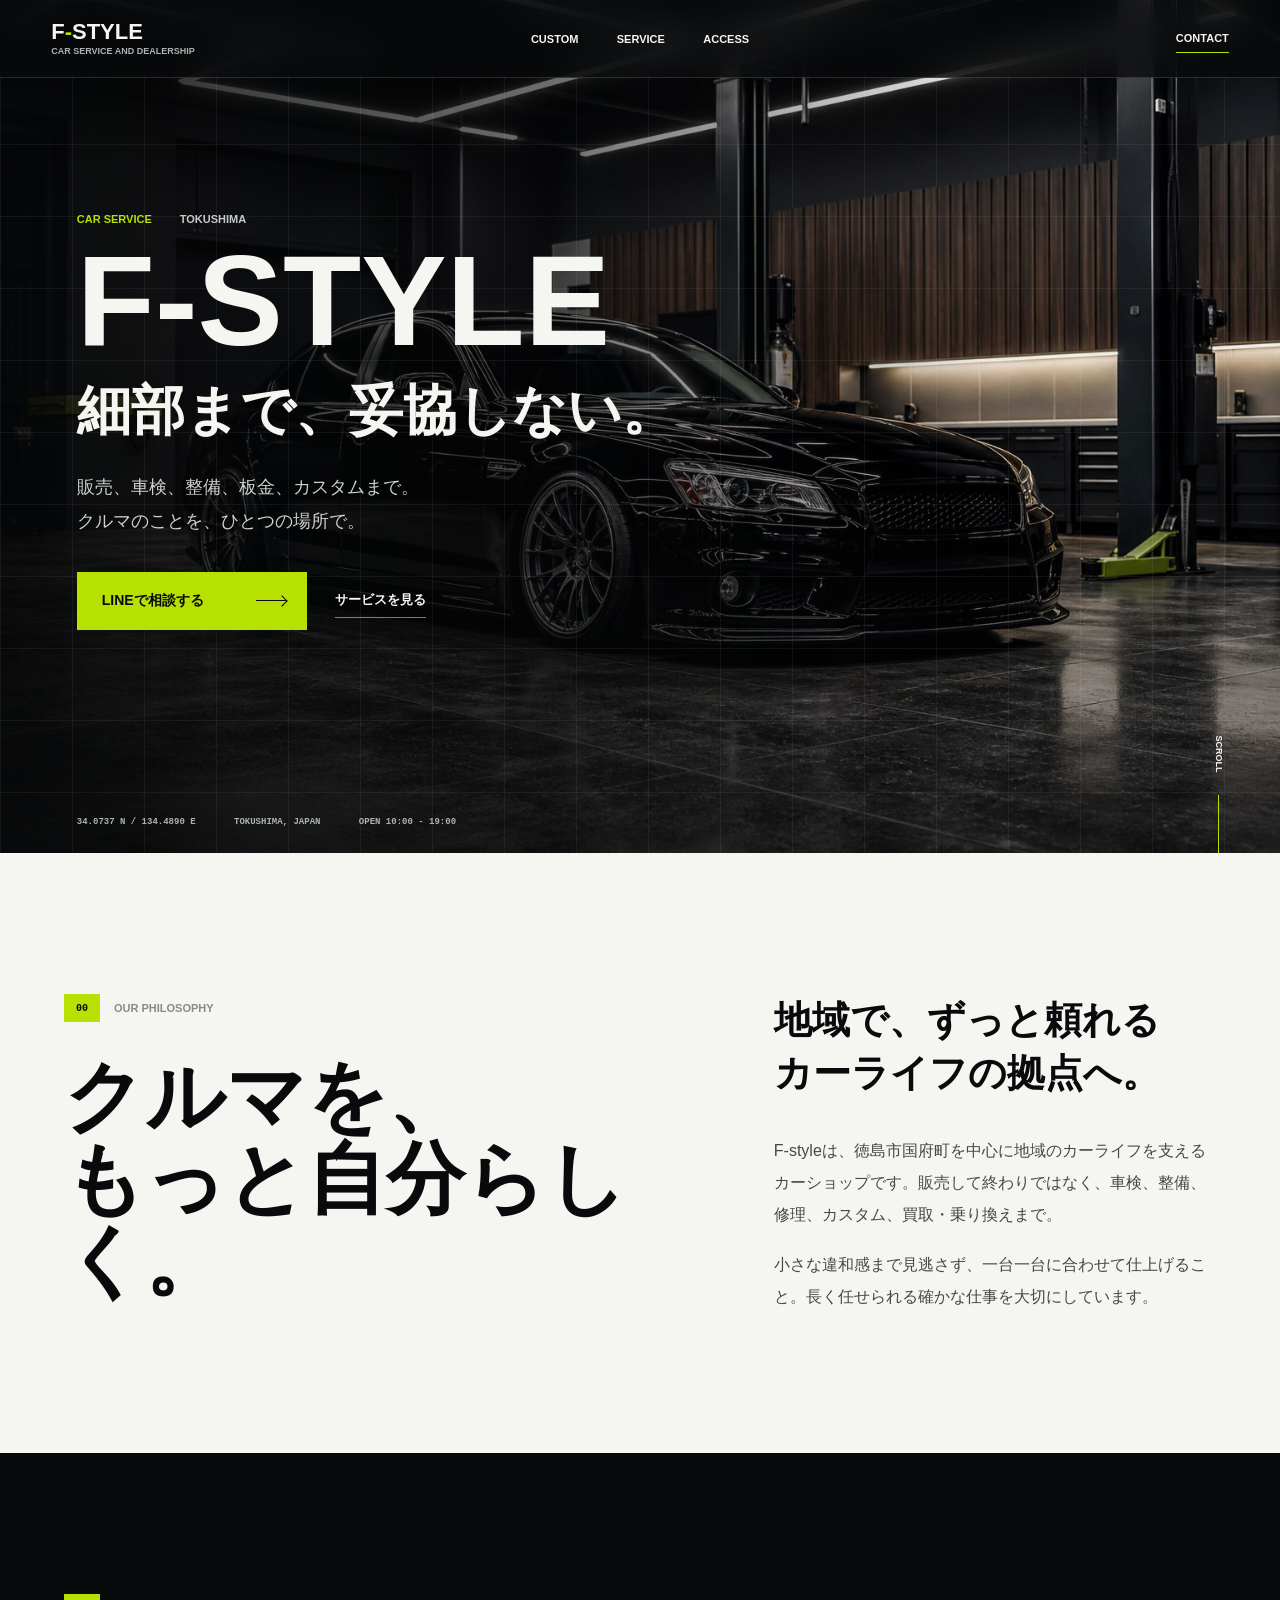
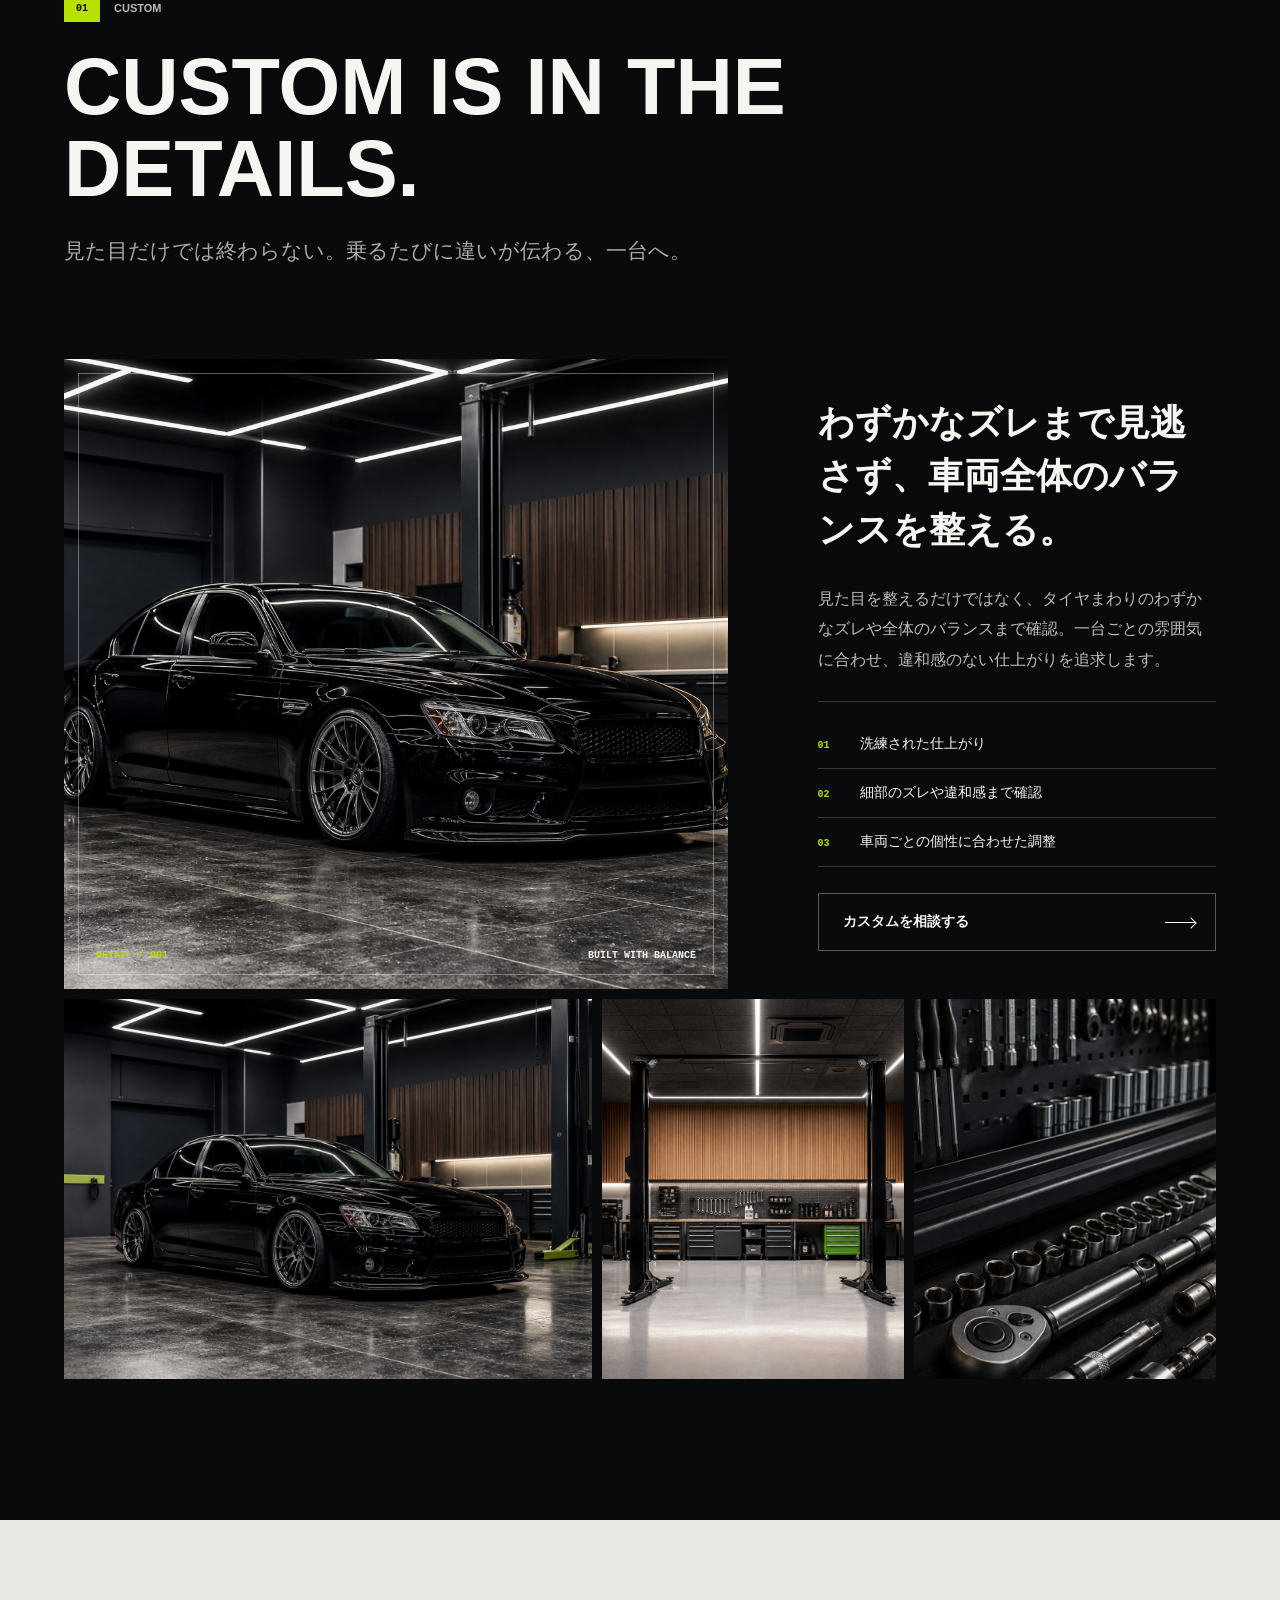
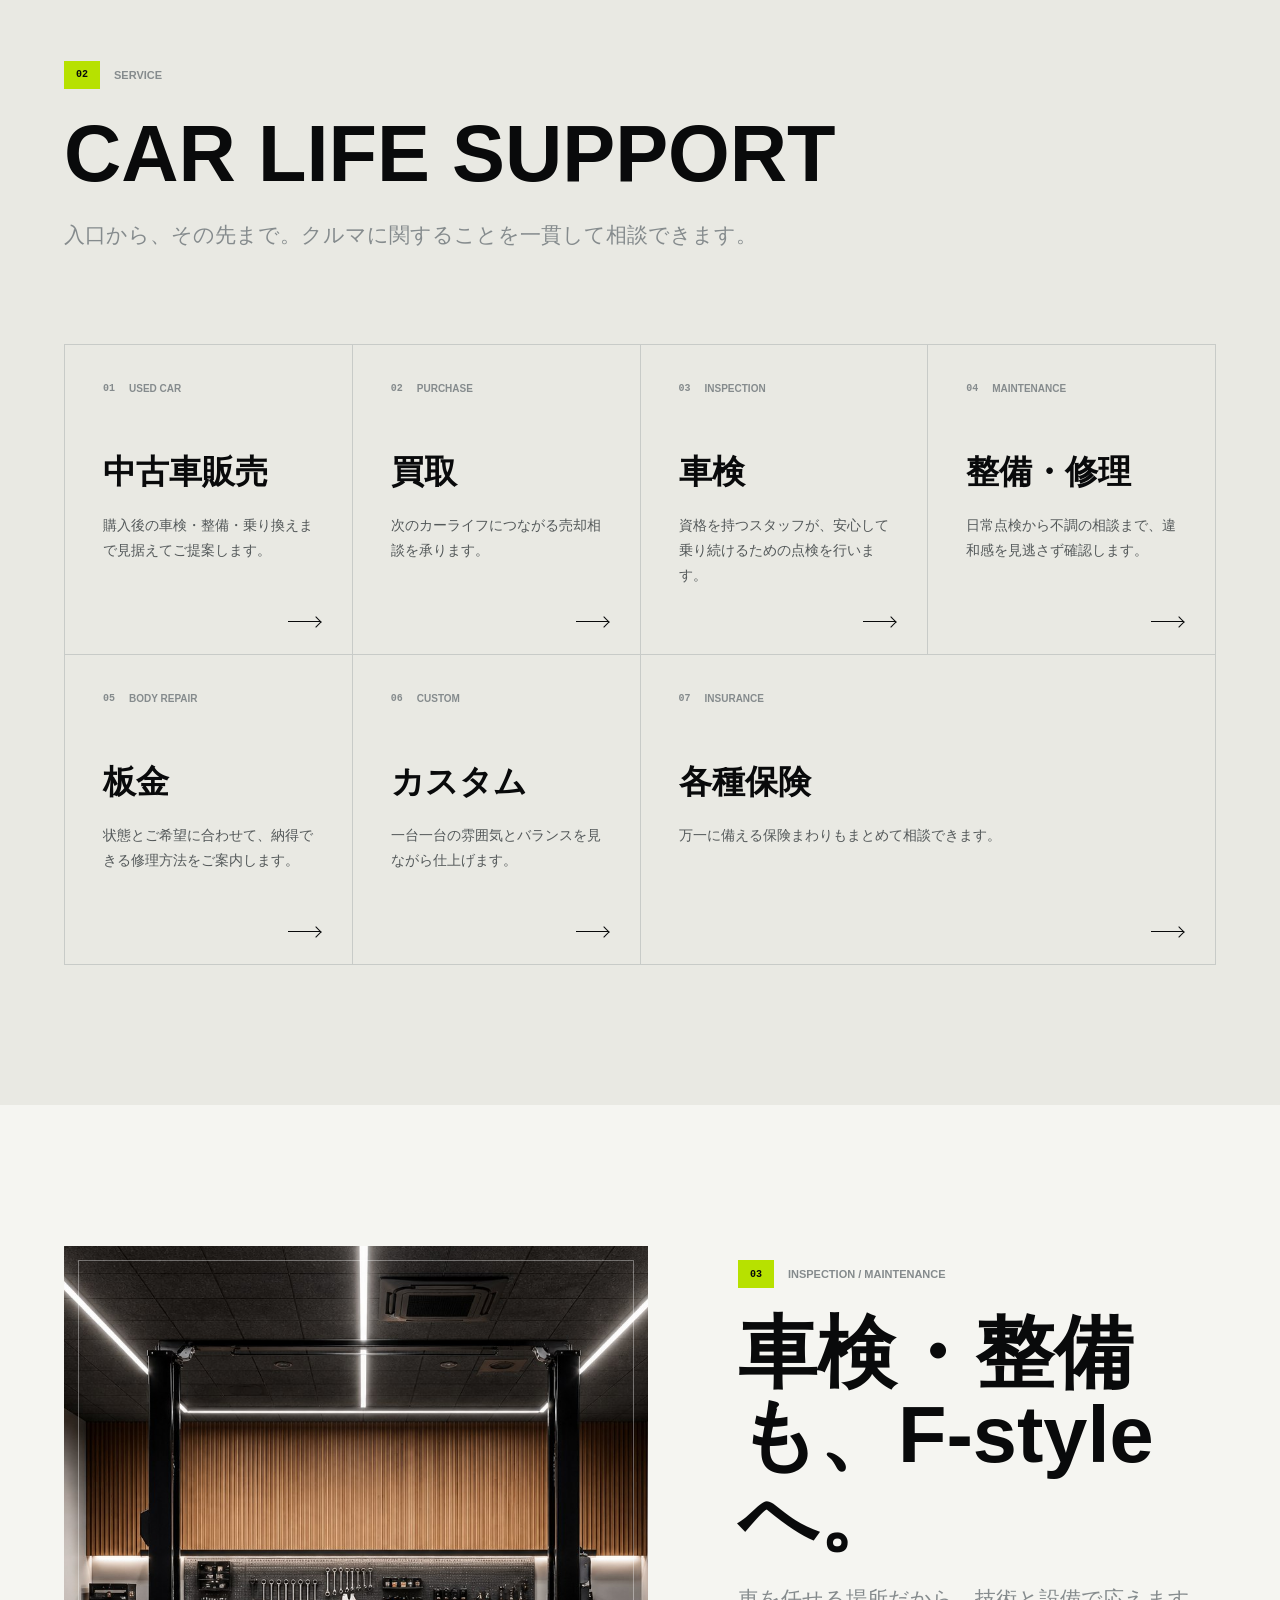
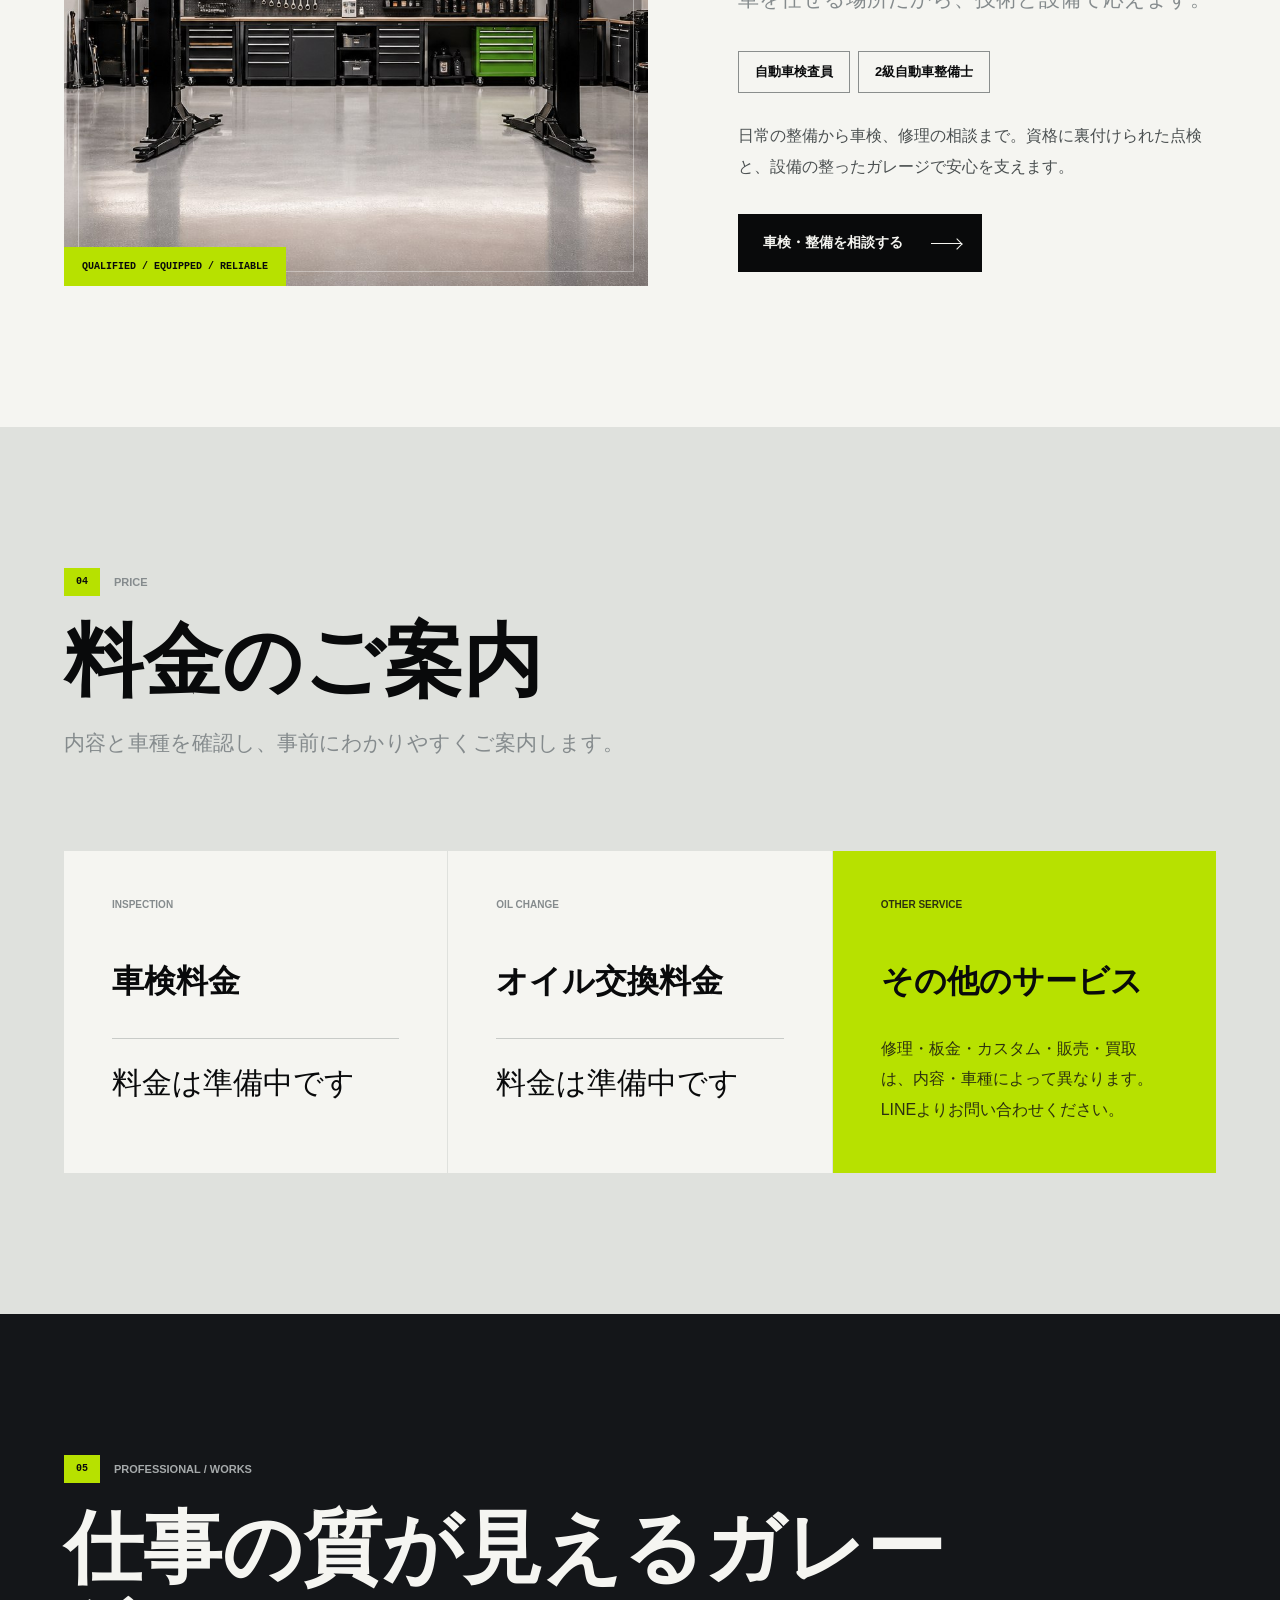
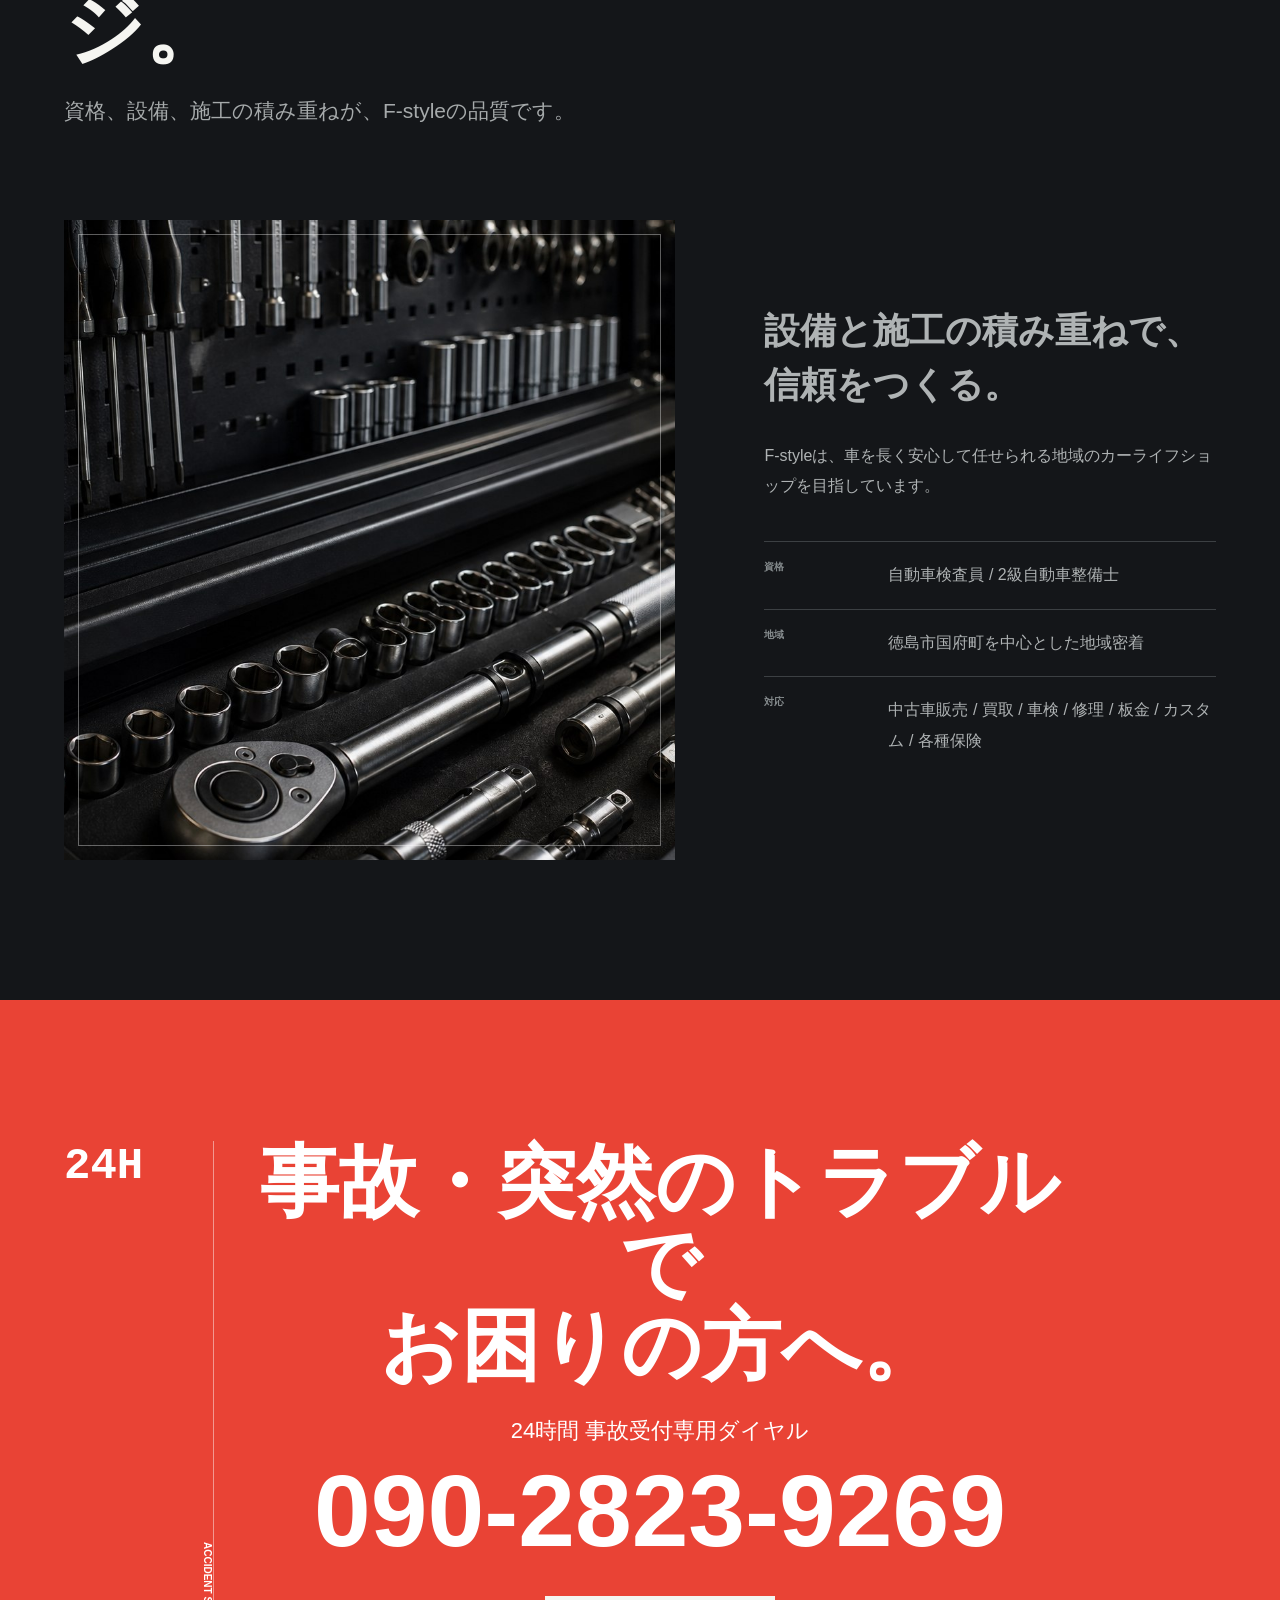
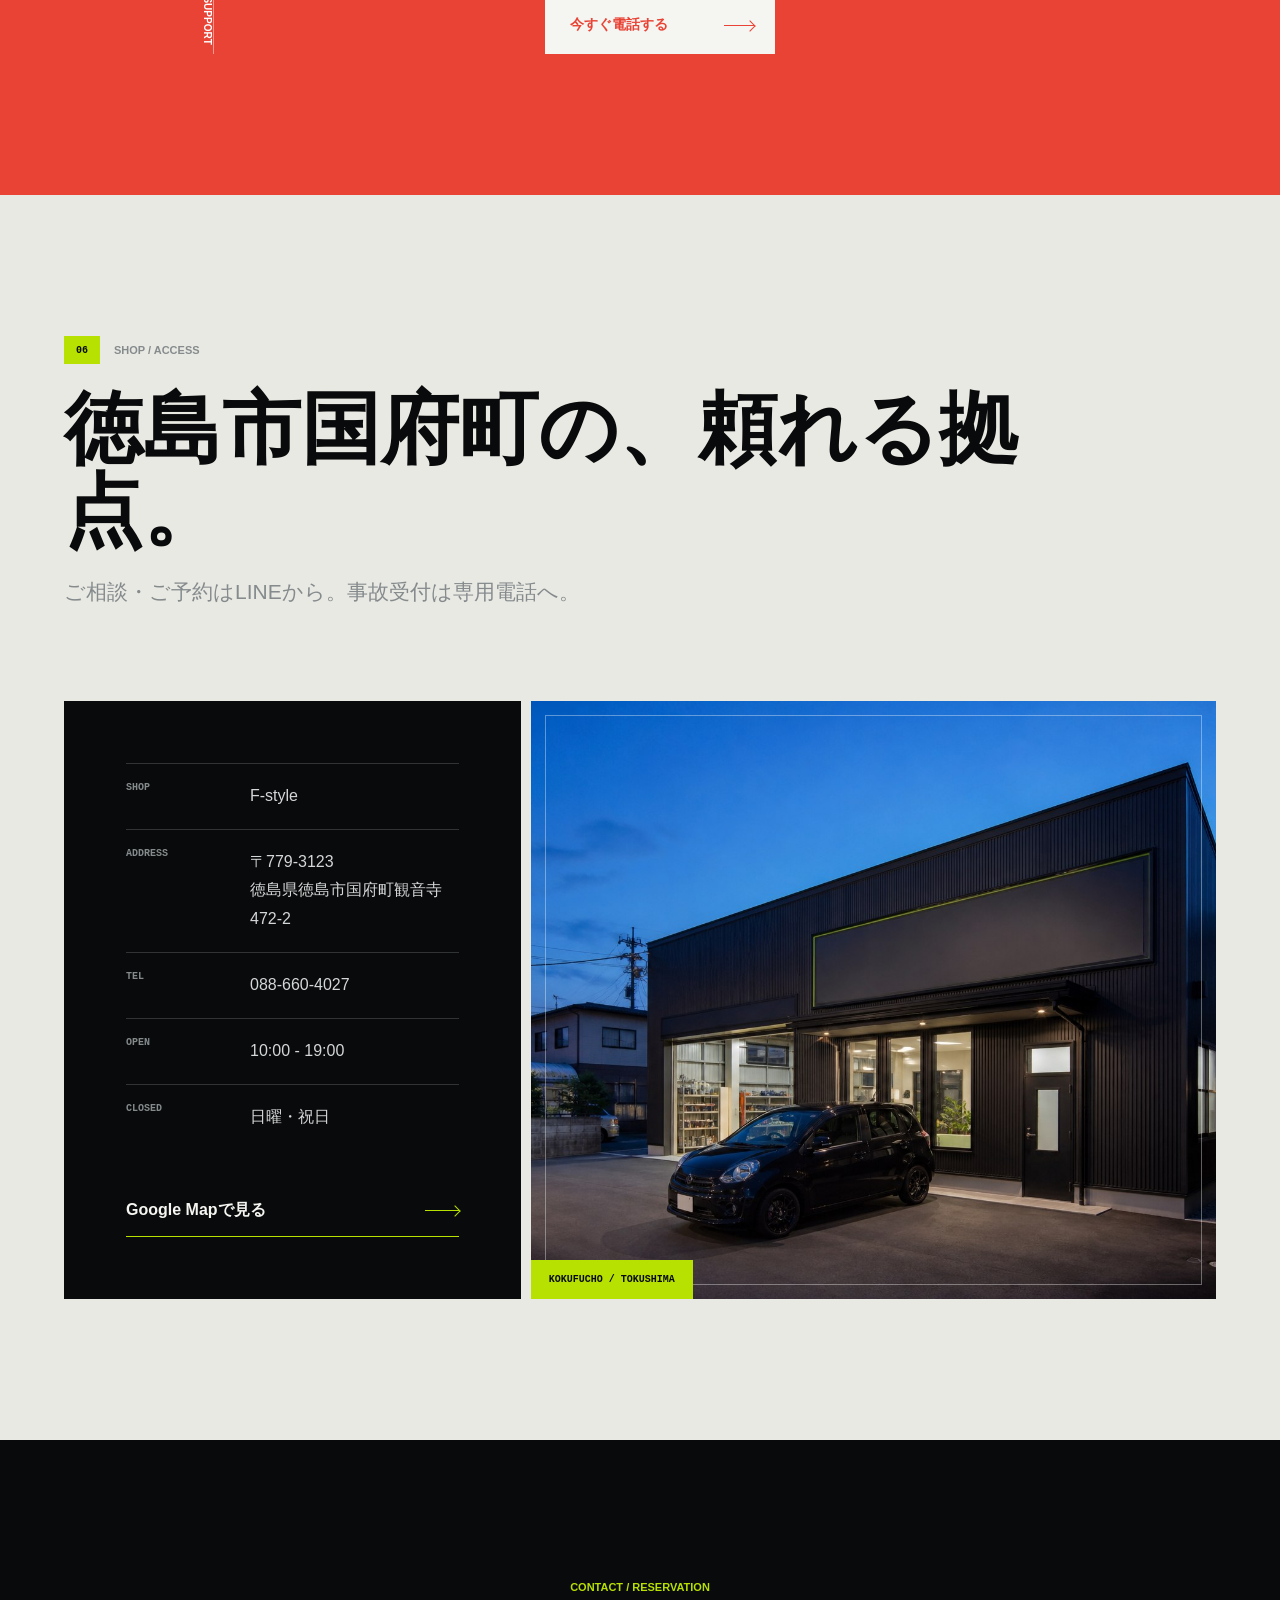
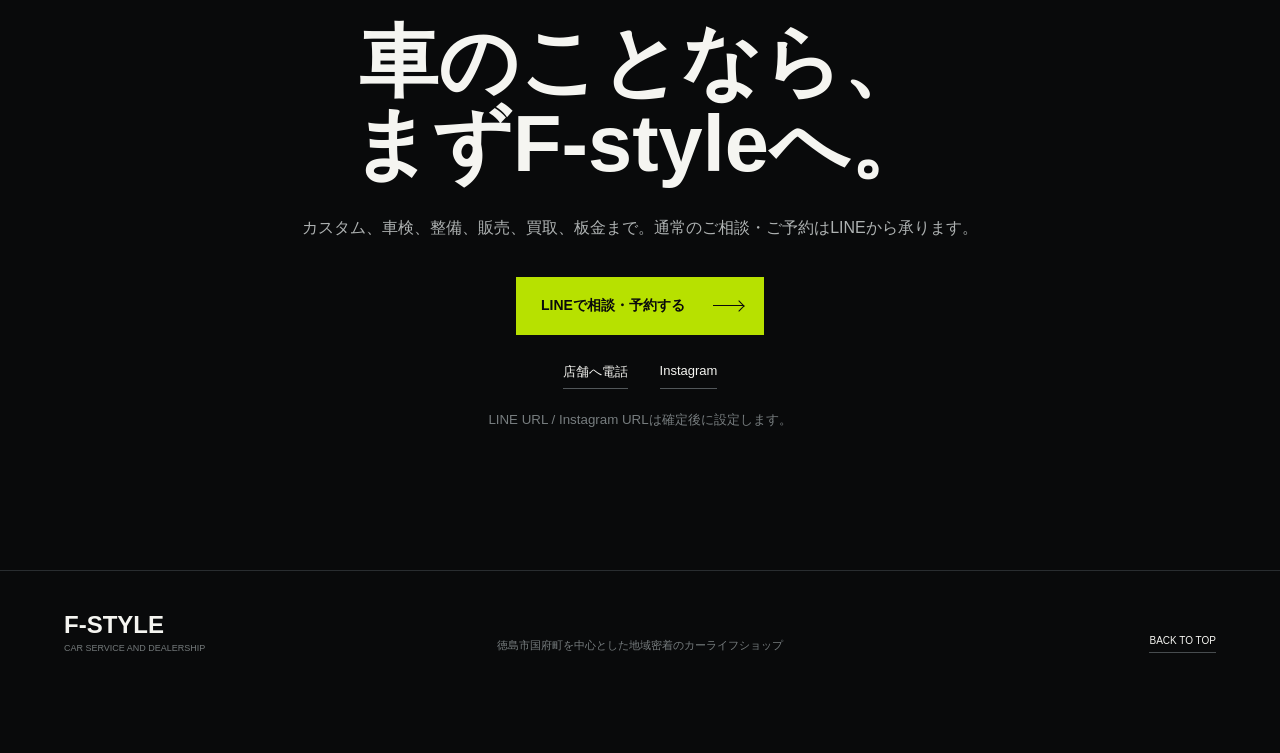
==== commit 1e8843ed: "Replace site photos with cohesive concept imagery" ====
--- a/local-preview.html
+++ b/local-preview.html
@@ -7,7 +7,7 @@
   <meta name="description" content="徳島市国府町のF-style。中古車販売・買取・車検・整備・修理・板金・カスタムまで、地域のカーライフをトータルサポート。">
   <meta property="og:title" content="F-style｜徳島市国府町のカーライフショップ">
   <meta property="og:description" content="カスタム、車検、整備、中古車販売まで。徳島市国府町を中心に地域のカーライフを支えます。">
-  <meta property="og:image" content="https://252595tana-alt.github.io/f-style-lp/public/instagram-grid-01.png">
+  <meta property="og:image" content="https://252595tana-alt.github.io/f-style-lp/public/concept-custom-car.jpg">
   <meta name="twitter:card" content="summary_large_image">
   <link rel="stylesheet" href="app/globals.css">
 </head>
@@ -20,7 +20,7 @@
   </header>
 
   <section id="top" class="hero">
-    <div class="hero-media" aria-hidden="true"><video autoplay loop muted playsinline preload="metadata" poster="public/instagram-grid-01.png"><source src="public/hero-video.mp4" type="video/mp4"></video></div>
+    <div class="hero-media" aria-hidden="true"><video autoplay loop muted playsinline preload="metadata" poster="public/concept-custom-car.jpg"><source src="public/hero-video.mp4" type="video/mp4"></video></div>
     <div class="hero-grid" aria-hidden="true"></div>
     <div class="hero-copy">
       <p class="hero-kicker"><span>CAR SERVICE</span><span>TOKUSHIMA</span></p>
@@ -40,10 +40,10 @@
   <section id="custom" class="custom section-pad dark-band">
     <div class="section-title"><div class="section-kicker"><span>01</span><p>CUSTOM</p></div><h2>CUSTOM IS IN THE DETAILS.</h2><p class="section-lead">見た目だけでは終わらない。乗るたびに違いが伝わる、一台へ。</p></div>
     <div class="custom-grid">
-      <figure class="custom-photo reveal"><img src="public/instagram-grid-02.png" alt="F-styleのリフトと整備設備、工具の写真" loading="lazy"><figcaption><span>DETAIL / 001</span> BUILT WITH BALANCE</figcaption></figure>
+      <figure class="custom-photo reveal"><img src="public/concept-custom-car.jpg" alt="カスタム車両を表現したイメージ画像" loading="lazy"><figcaption><span>DETAIL / 001</span> BUILT WITH BALANCE</figcaption></figure>
       <div class="custom-copy reveal"><p class="large-copy">わずかなズレまで見逃さず、車両全体のバランスを整える。</p><p>見た目を整えるだけではなく、タイヤまわりのわずかなズレや全体のバランスまで確認。一台ごとの雰囲気に合わせ、違和感のない仕上がりを追求します。</p><ul><li><span>01</span>洗練された仕上がり</li><li><span>02</span>細部のズレや違和感まで確認</li><li><span>03</span>車両ごとの個性に合わせた調整</li></ul><a class="cta cta-light" href="#contact"><span>カスタムを相談する</span><i aria-hidden="true"></i></a></div>
     </div>
-    <div class="photo-strip" aria-label="施工・店舗写真"><figure class="photo-wide reveal"><img src="public/instagram-grid-01.png" alt="F-styleの車両と店舗写真" loading="lazy"></figure><figure class="photo-tall reveal"><img src="public/instagram-grid-02.png" alt="F-styleの整備設備とガレージ写真" loading="lazy"></figure><figure class="photo-detail reveal"><img src="public/instagram-grid-02.png" alt="F-styleこだわりの工具と設備" loading="lazy"></figure></div>
+    <div class="photo-strip" aria-label="車両・整備イメージ"><figure class="photo-wide reveal"><img src="public/concept-custom-car.jpg" alt="洗練されたカスタム車両のイメージ画像" loading="lazy"></figure><figure class="photo-tall reveal"><img src="public/concept-service-garage.jpg" alt="整備ガレージのイメージ画像" loading="lazy"></figure><figure class="photo-detail reveal"><img src="public/concept-tool-detail.jpg" alt="整備工具のイメージ画像" loading="lazy"></figure></div>
   </section>
 
   <section id="service" class="service section-pad">
@@ -60,7 +60,7 @@
   </section>
 
   <section class="maintenance section-pad">
-    <div class="maintenance-visual reveal"><img src="public/instagram-grid-02.png" alt="F-styleの整備工場とリフト設備" loading="lazy"><span>QUALIFIED / EQUIPPED / RELIABLE</span></div>
+    <div class="maintenance-visual reveal"><img src="public/concept-service-garage.jpg" alt="車検・整備設備を表現したイメージ画像" loading="lazy"><span>QUALIFIED / EQUIPPED / RELIABLE</span></div>
     <div class="maintenance-copy reveal"><div class="section-title"><div class="section-kicker"><span>03</span><p>INSPECTION / MAINTENANCE</p></div><h2>車検・整備も、F-styleへ。</h2><p class="section-lead">車を任せる場所だから、技術と設備で応えます。</p></div><div class="license-list"><span>自動車検査員</span><span>2級自動車整備士</span></div><p class="body-copy">日常の整備から車検、修理の相談まで。資格に裏付けられた点検と、設備の整ったガレージで安心を支えます。</p><a class="cta cta-dark" href="#contact"><span>車検・整備を相談する</span><i aria-hidden="true"></i></a></div>
   </section>
 
@@ -71,14 +71,14 @@
 
   <section class="works section-pad">
     <div class="section-title"><div class="section-kicker"><span>05</span><p>PROFESSIONAL / WORKS</p></div><h2>仕事の質が見えるガレージ。</h2><p class="section-lead">資格、設備、施工の積み重ねが、F-styleの品質です。</p></div>
-    <div class="works-layout"><div class="works-image reveal"><img src="public/instagram-grid-01.png" alt="F-styleの店舗と施工車両" loading="lazy"></div><div class="works-copy reveal"><p class="large-copy">設備と施工の積み重ねで、信頼をつくる。</p><p>F-styleは、車を長く安心して任せられる地域のカーライフショップを目指しています。</p><dl><div><dt>資格</dt><dd>自動車検査員 / 2級自動車整備士</dd></div><div><dt>地域</dt><dd>徳島市国府町を中心とした地域密着</dd></div><div><dt>対応</dt><dd>中古車販売 / 買取 / 車検 / 修理 / 板金 / カスタム / 各種保険</dd></div></dl></div></div>
+    <div class="works-layout"><div class="works-image reveal"><img src="public/concept-tool-detail.jpg" alt="丁寧な整備品質を表現した工具のイメージ画像" loading="lazy"></div><div class="works-copy reveal"><p class="large-copy">設備と施工の積み重ねで、信頼をつくる。</p><p>F-styleは、車を長く安心して任せられる地域のカーライフショップを目指しています。</p><dl><div><dt>資格</dt><dd>自動車検査員 / 2級自動車整備士</dd></div><div><dt>地域</dt><dd>徳島市国府町を中心とした地域密着</dd></div><div><dt>対応</dt><dd>中古車販売 / 買取 / 車検 / 修理 / 板金 / カスタム / 各種保険</dd></div></dl></div></div>
   </section>
 
   <section id="accident" class="accident section-pad"><div class="accident-label"><span>24H</span><p>ACCIDENT SUPPORT</p></div><div class="accident-inner reveal"><h2>事故・突然のトラブルで<br>お困りの方へ。</h2><p>24時間 事故受付専用ダイヤル</p><strong>090-2823-9269</strong><a class="cta cta-tel" href="tel:090-2823-9269"><span>今すぐ電話する</span><i aria-hidden="true"></i></a></div></section>
 
   <section id="access" class="access section-pad">
     <div class="section-title"><div class="section-kicker"><span>06</span><p>SHOP / ACCESS</p></div><h2>徳島市国府町の、頼れる拠点。</h2><p class="section-lead">ご相談・ご予約はLINEから。事故受付は専用電話へ。</p></div>
-    <div class="access-grid"><div class="shop-info reveal"><dl><div><dt>SHOP</dt><dd>F-style</dd></div><div><dt>ADDRESS</dt><dd>〒779-3123<br>徳島県徳島市国府町観音寺472-2</dd></div><div><dt>TEL</dt><dd><a href="tel:088-660-4027">088-660-4027</a></dd></div><div><dt>OPEN</dt><dd>10:00 - 19:00</dd></div><div><dt>CLOSED</dt><dd>日曜・祝日</dd></div></dl><a class="map-link" href="https://maps.app.goo.gl/9BNQNkYi8Hsa97Bm7?g_st=ic" target="_blank" rel="noreferrer"><span>Google Mapで見る</span><i aria-hidden="true"></i></a></div><div class="access-image reveal"><img src="public/instagram-grid-01.png" alt="F-styleの店舗と看板" loading="lazy"><span>KOKUFUCHO / TOKUSHIMA</span></div></div>
+    <div class="access-grid"><div class="shop-info reveal"><dl><div><dt>SHOP</dt><dd>F-style</dd></div><div><dt>ADDRESS</dt><dd>〒779-3123<br>徳島県徳島市国府町観音寺472-2</dd></div><div><dt>TEL</dt><dd><a href="tel:088-660-4027">088-660-4027</a></dd></div><div><dt>OPEN</dt><dd>10:00 - 19:00</dd></div><div><dt>CLOSED</dt><dd>日曜・祝日</dd></div></dl><a class="map-link" href="https://maps.app.goo.gl/9BNQNkYi8Hsa97Bm7?g_st=ic" target="_blank" rel="noreferrer"><span>Google Mapで見る</span><i aria-hidden="true"></i></a></div><div class="access-image reveal"><img src="public/concept-shop-exterior.jpg" alt="カーショップ外観のイメージ画像" loading="lazy"><span>KOKUFUCHO / TOKUSHIMA</span></div></div>
   </section>
 
   <section id="contact" class="contact section-pad"><p>CONTACT / RESERVATION</p><h2>車のことなら、<br>まずF-styleへ。</h2><span>カスタム、車検、整備、販売、買取、板金まで。通常のご相談・ご予約はLINEから承ります。</span><a class="cta cta-line" href="#contact"><span>LINEで相談・予約する</span><i aria-hidden="true"></i></a><div class="sub-links"><a href="tel:088-660-4027">店舗へ電話</a><a href="#contact">Instagram</a></div><small>LINE URL / Instagram URLは確定後に設定します。</small></section>
--- a/app/globals.css
+++ b/app/globals.css
@@ -97,9 +97,9 @@
 .photo-strip { display: grid; gap: 10px; grid-template-columns: 1.4fr 0.8fr 0.8fr; margin-top: 10px; }
 .photo-strip figure { height: 380px; margin: 0; overflow: hidden; position: relative; }
 .photo-strip img { height: 100%; object-fit: cover; width: 100%; }
-.photo-wide img { object-position: 15% center; transform: scale(1.2); }
-.photo-tall img { object-position: 50% center; transform: scale(1.3); }
-.photo-detail img { object-position: 87% center; transform: scale(1.55); }
+.photo-wide img { object-position: center; transform: scale(1.05); }
+.photo-tall img { object-position: center; transform: scale(1.05); }
+.photo-detail img { object-position: center; transform: scale(1.05); }
 
 .service { background: var(--paper); }
 .service-grid { border-left: 1px solid var(--line); border-top: 1px solid var(--line); display: grid; grid-template-columns: repeat(4, minmax(0, 1fr)); }
@@ -119,7 +119,7 @@
 .maintenance { background: var(--white); display: grid; gap: clamp(42px, 7vw, 100px); grid-template-columns: minmax(0, 1.1fr) minmax(300px, 0.9fr); }
 .maintenance-visual, .works-image, .access-image { min-height: 640px; overflow: hidden; position: relative; }
 .maintenance-visual img, .works-image img, .access-image img { height: 100%; inset: 0; object-fit: cover; position: absolute; width: 100%; }
-.maintenance-visual img { object-position: 52% center; transform: scale(1.27); }
+.maintenance-visual img { object-position: center; transform: scale(1.05); }
 .maintenance-visual span, .access-image span { background: var(--acid); bottom: 0; color: var(--black); font: 800 10px var(--font-geist-mono), monospace; left: 0; padding: 14px 18px; position: absolute; z-index: 2; }
 .maintenance-copy { align-self: center; }
 .maintenance-copy .section-title { margin-bottom: 34px; }
@@ -140,7 +140,7 @@
 .works { background: var(--graphite); color: var(--white); }
 .works .section-lead, .works .section-kicker p { color: #a6aaab; }
 .works-layout { display: grid; gap: clamp(42px, 7vw, 96px); grid-template-columns: minmax(0, 1.15fr) minmax(300px, 0.85fr); }
-.works-image img { object-position: 15% center; transform: scale(1.25); }
+.works-image img { object-position: center; transform: scale(1.08); }
 .works-copy { align-self: center; color: #afb3b4; line-height: 1.9; }
 .works-copy > p { margin: 0 0 28px; }
 .works-copy dl, .shop-info dl { display: grid; margin: 40px 0 0; }
@@ -166,7 +166,7 @@
 .map-link i { background: var(--acid); height: 1px; position: relative; width: 34px; }
 .map-link i::after { border-right: 1px solid var(--acid); border-top: 1px solid var(--acid); content: ''; height: 7px; position: absolute; right: 0; top: -3px; transform: rotate(45deg); width: 7px; }
 .access-image { min-height: 590px; }
-.access-image img { object-position: 15% center; transform: scale(1.18); }
+.access-image img { object-position: center; transform: scale(1.05); }
 
 .contact { background: var(--black); color: var(--white); min-height: 74svh; text-align: center; }
 .contact > p { color: var(--acid); font-size: 11px; font-weight: 800; margin: 0 0 28px; }
@@ -232,22 +232,20 @@
   .section-title { margin-bottom: 46px; }
   .section-title h2, .intro h2, .accident h2, .contact h2 { font-size: clamp(36px, 11vw, 54px); }
   .custom-photo, .maintenance-visual, .works-image, .access-image { min-height: 430px; }
-  .custom-photo img { object-position: 51% center; transform: scale(1.34); }
+  .custom-photo img { object-position: center; transform: scale(1.1); }
   .custom-photo figcaption { bottom: 24px; left: 24px; right: 24px; }
   .custom-photo figcaption span { display: none; }
   .photo-strip { grid-template-columns: 1fr 1fr; }
   .photo-strip figure { height: 250px; }
   .photo-wide { grid-column: 1 / -1; }
-  .photo-wide img { transform: scale(1.4); }
-  .photo-tall img, .photo-detail img { transform: scale(1.6); }
+  .photo-wide img, .photo-tall img, .photo-detail img { transform: scale(1.1); }
   .service-grid { grid-template-columns: 1fr; }
   .service-card:last-child { grid-column: auto; }
   .service-card { min-height: 250px; }
   .service-card h3 { margin-top: 38px; }
   .price-grid, .access-grid { grid-template-columns: 1fr; }
   .price-card { min-height: 245px; }
-  .maintenance-visual img { transform: scale(1.5); }
-  .works-image img, .access-image img { transform: scale(1.45); }
+  .maintenance-visual img, .works-image img, .access-image img { transform: scale(1.1); }
   .works-copy dl div, .shop-info dl div { grid-template-columns: 1fr; }
   .accident { gap: 30px; grid-template-columns: 1fr; }
   .accident-label { border-bottom: 1px solid rgb(255 255 255 / 0.45); border-right: 0; flex-direction: row; padding-bottom: 20px; }
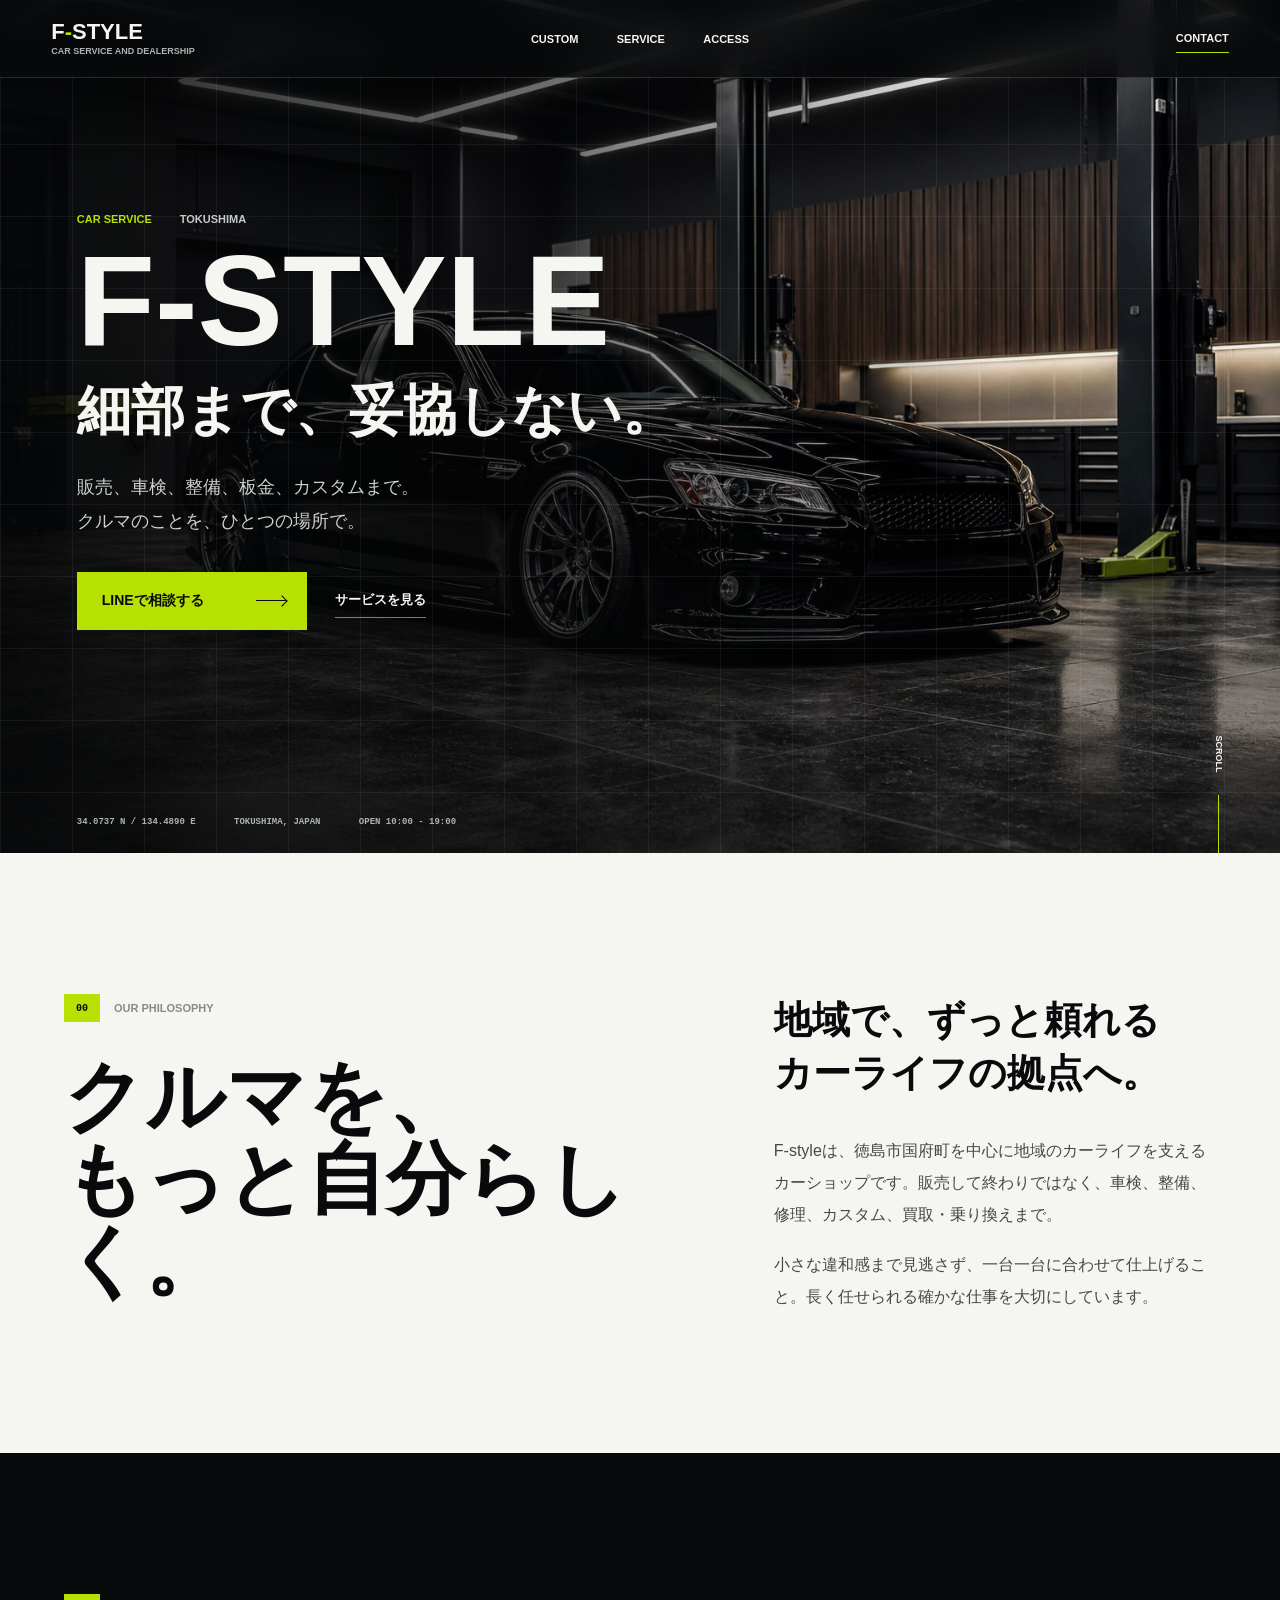
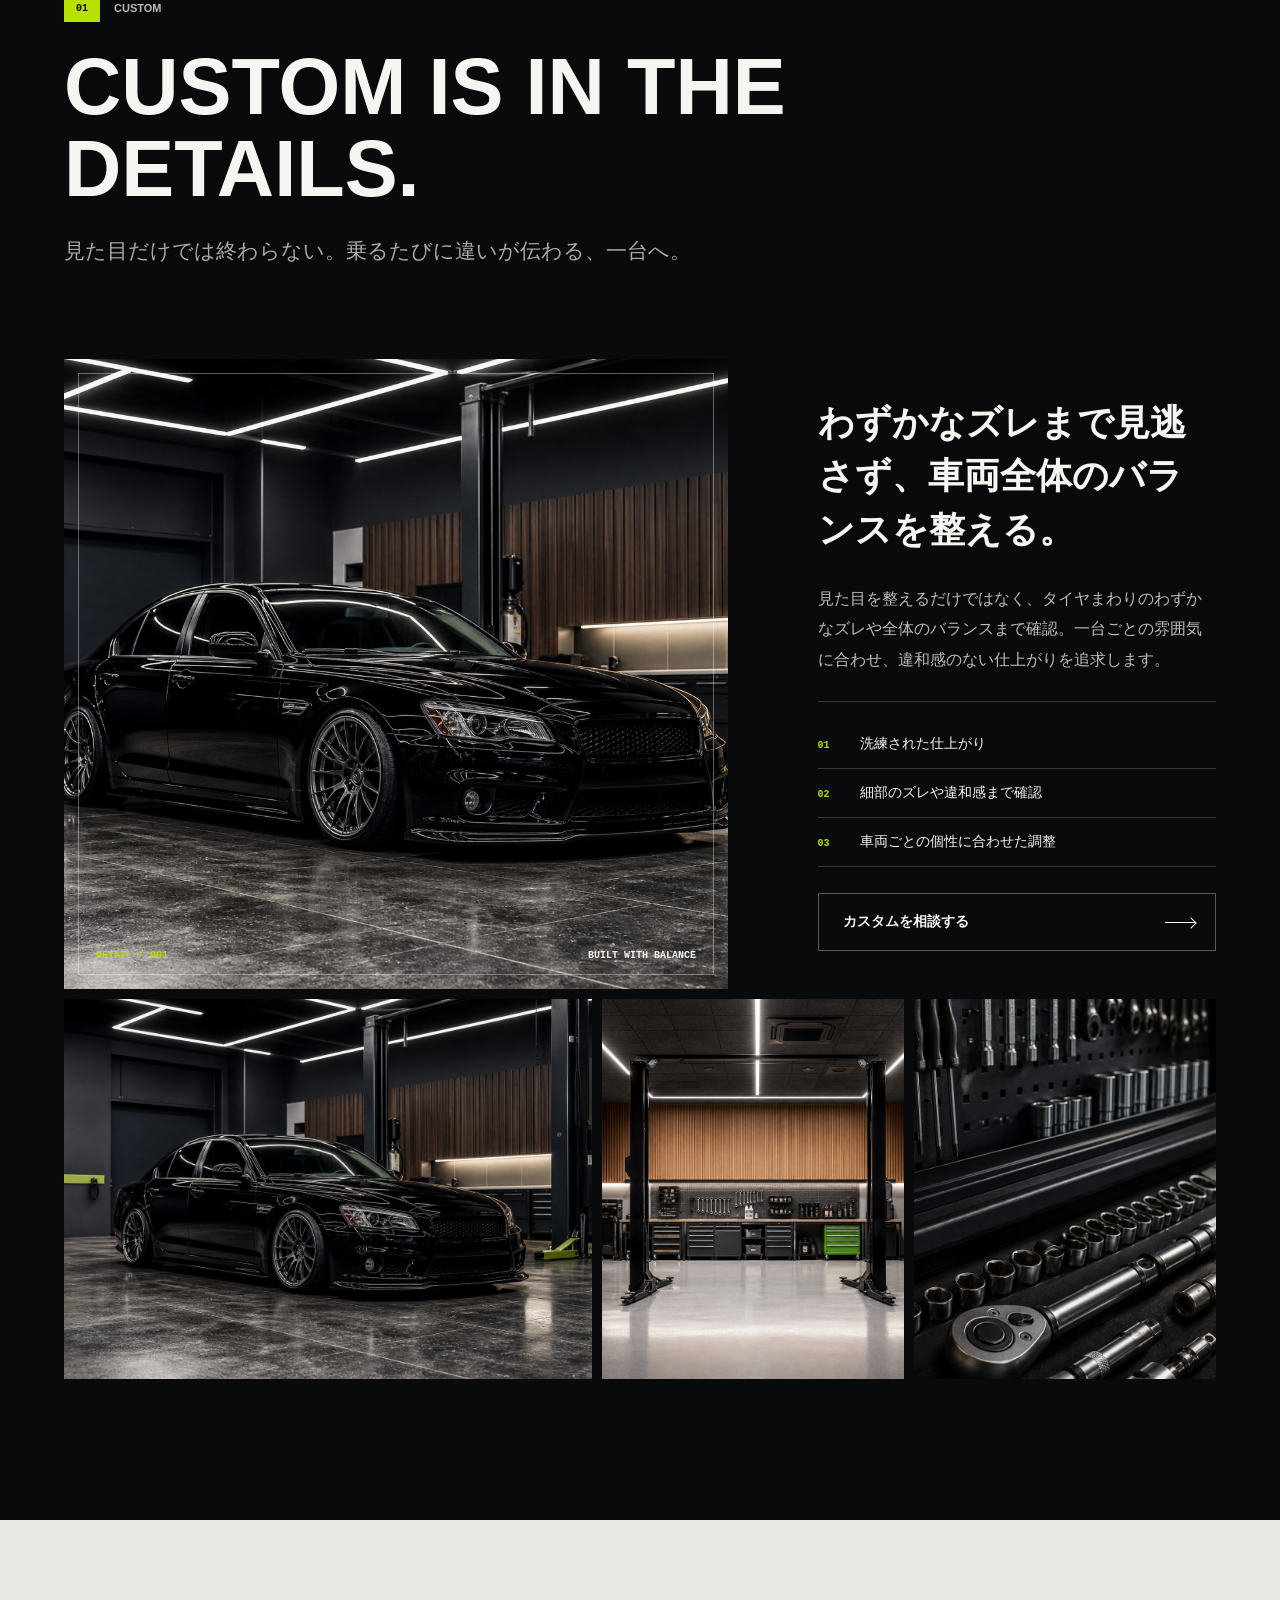
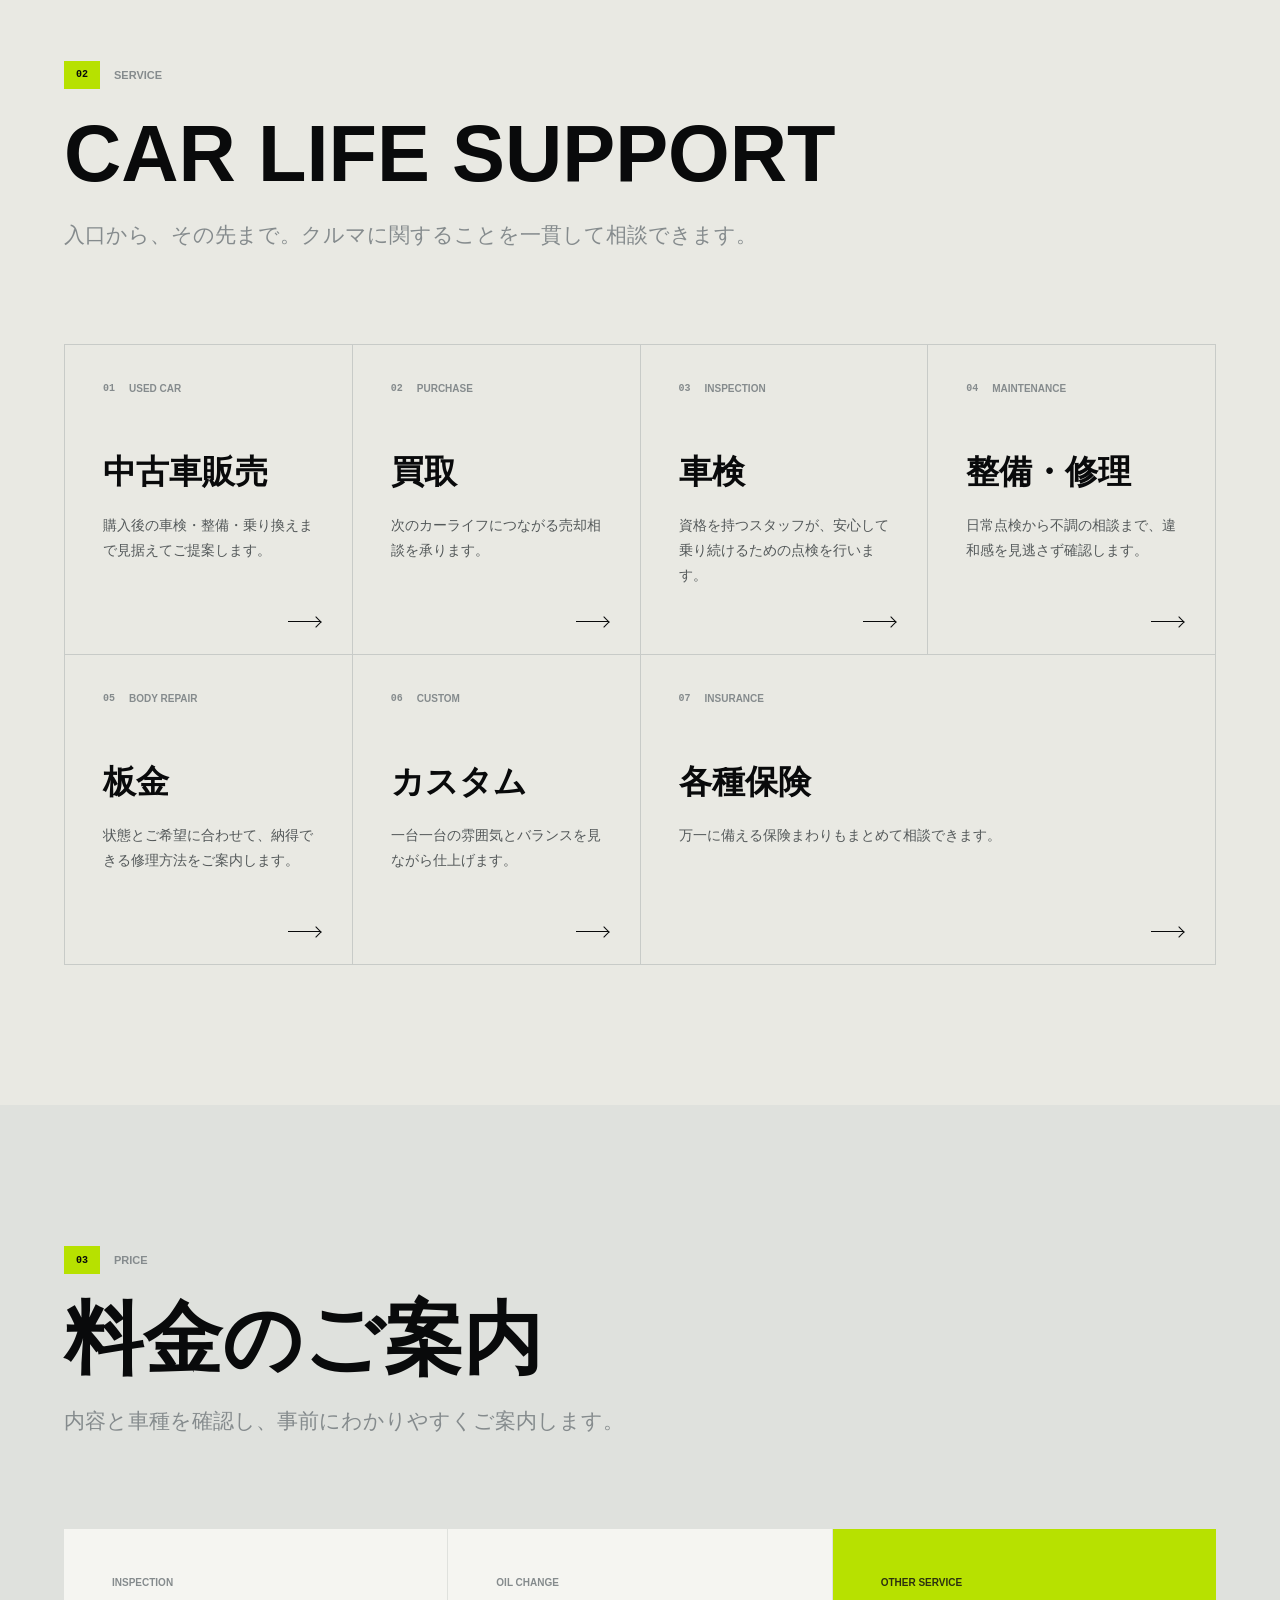
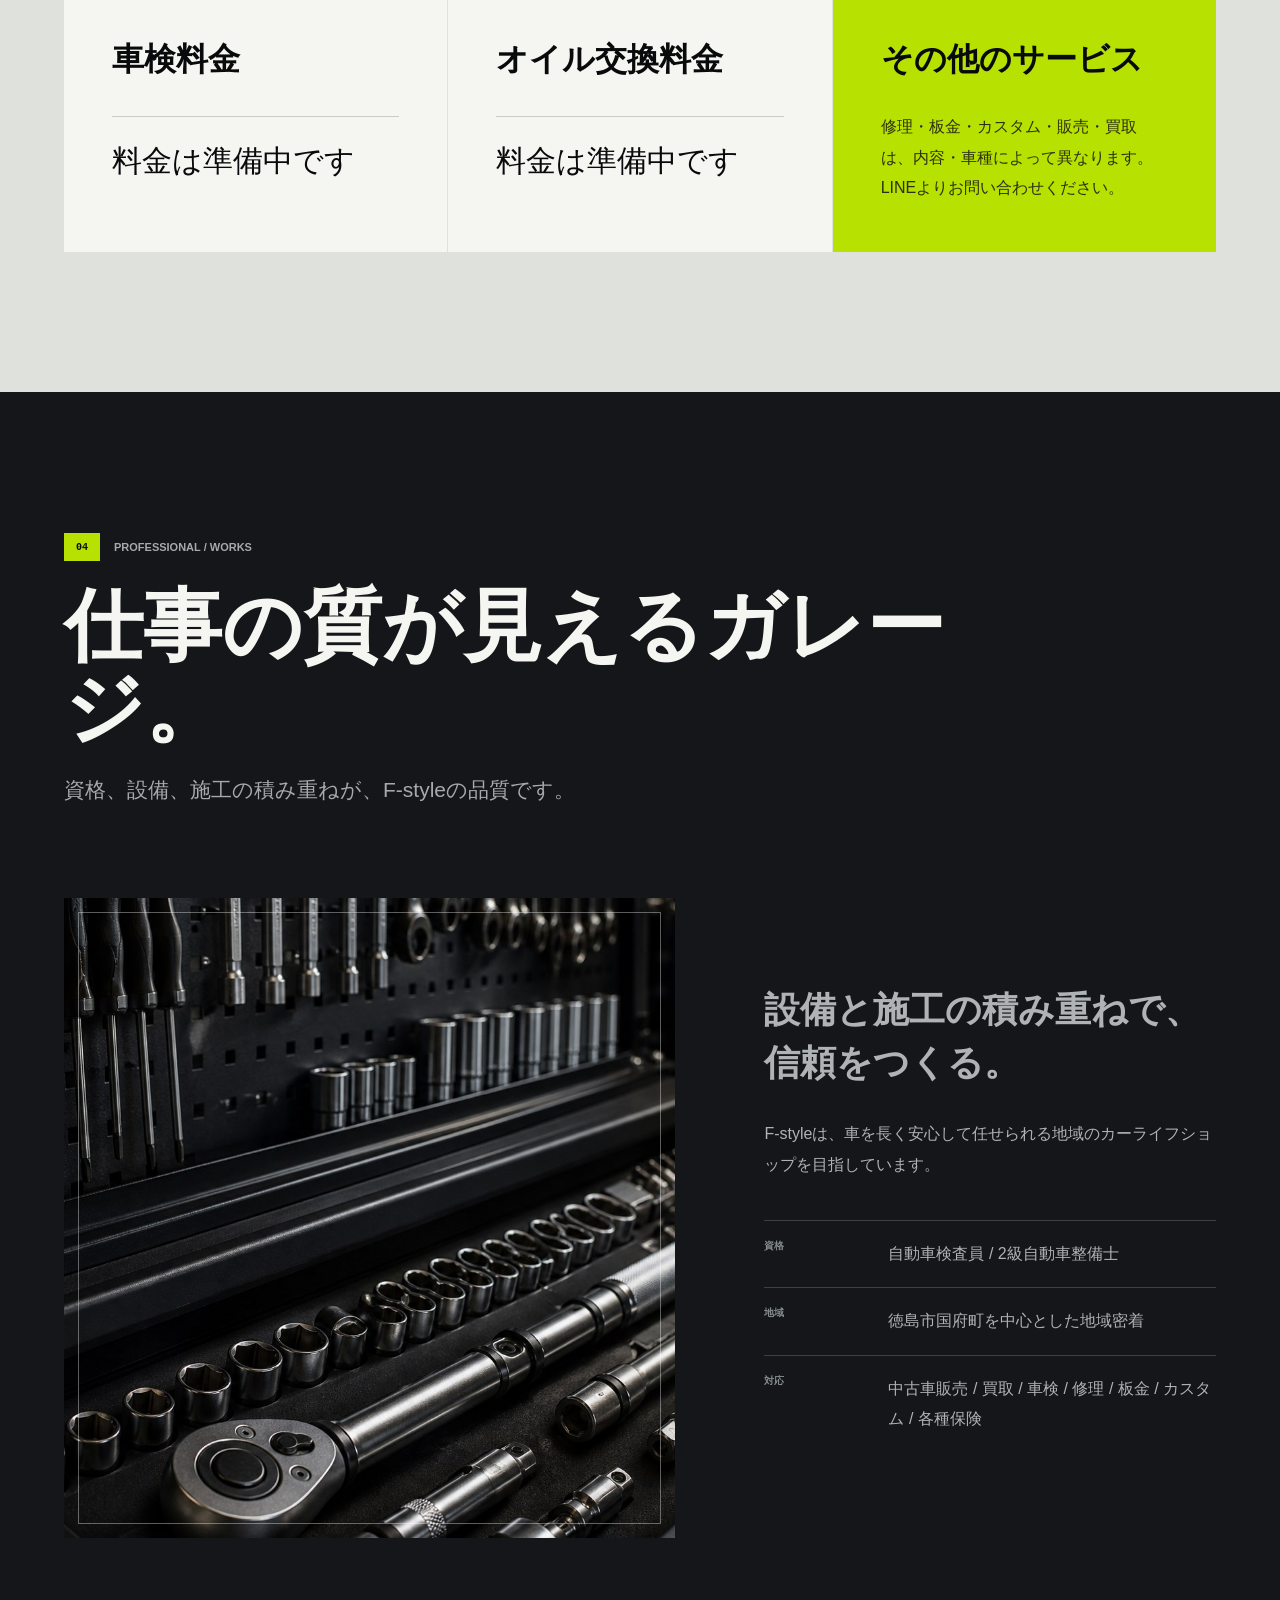
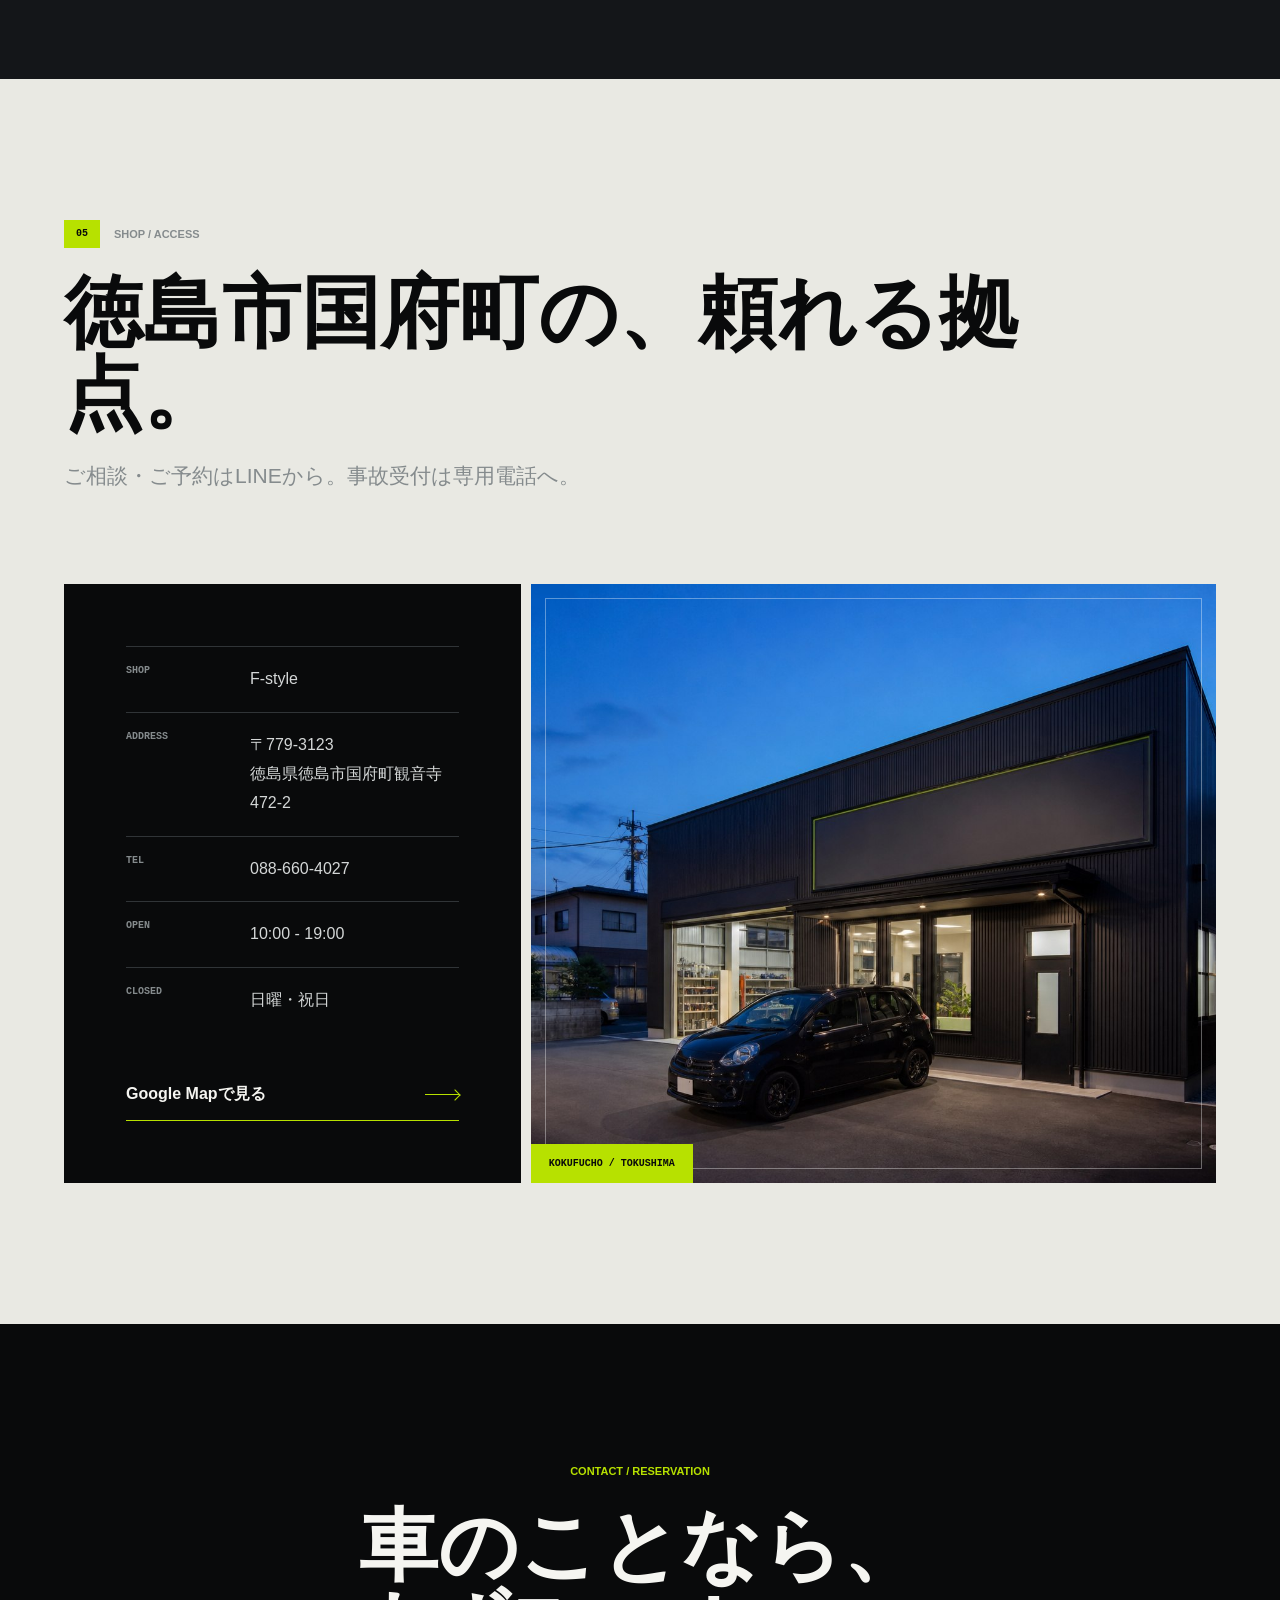
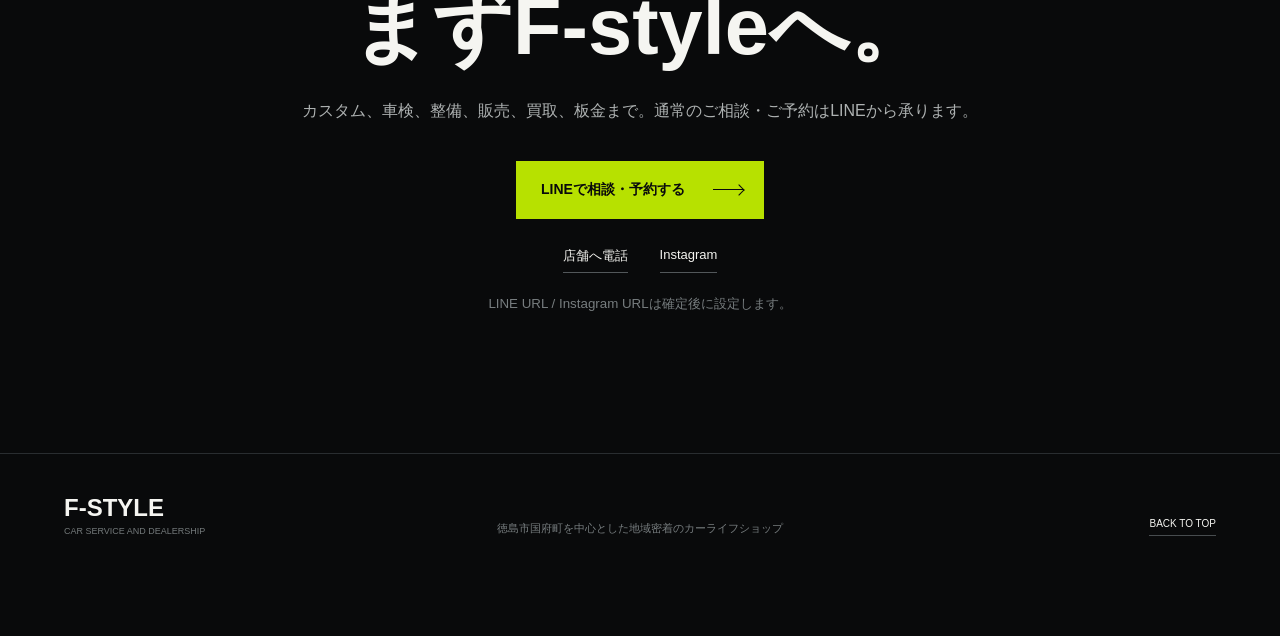
==== commit 1182daf8: "Remove maintenance and accident feature sections" ====
--- a/local-preview.html
+++ b/local-preview.html
@@ -59,25 +59,18 @@
     </div>
   </section>
 
-  <section class="maintenance section-pad">
-    <div class="maintenance-visual reveal"><img src="public/concept-service-garage.jpg" alt="車検・整備設備を表現したイメージ画像" loading="lazy"><span>QUALIFIED / EQUIPPED / RELIABLE</span></div>
-    <div class="maintenance-copy reveal"><div class="section-title"><div class="section-kicker"><span>03</span><p>INSPECTION / MAINTENANCE</p></div><h2>車検・整備も、F-styleへ。</h2><p class="section-lead">車を任せる場所だから、技術と設備で応えます。</p></div><div class="license-list"><span>自動車検査員</span><span>2級自動車整備士</span></div><p class="body-copy">日常の整備から車検、修理の相談まで。資格に裏付けられた点検と、設備の整ったガレージで安心を支えます。</p><a class="cta cta-dark" href="#contact"><span>車検・整備を相談する</span><i aria-hidden="true"></i></a></div>
-  </section>
-
   <section class="price section-pad">
-    <div class="section-title"><div class="section-kicker"><span>04</span><p>PRICE</p></div><h2>料金のご案内</h2><p class="section-lead">内容と車種を確認し、事前にわかりやすくご案内します。</p></div>
+    <div class="section-title"><div class="section-kicker"><span>03</span><p>PRICE</p></div><h2>料金のご案内</h2><p class="section-lead">内容と車種を確認し、事前にわかりやすくご案内します。</p></div>
     <div class="price-grid"><article class="price-card reveal"><p>INSPECTION</p><h3>車検料金</h3><strong>料金は準備中です</strong></article><article class="price-card reveal"><p>OIL CHANGE</p><h3>オイル交換料金</h3><strong>料金は準備中です</strong></article><article class="price-card price-note reveal"><p>OTHER SERVICE</p><h3>その他のサービス</h3><span>修理・板金・カスタム・販売・買取は、内容・車種によって異なります。LINEよりお問い合わせください。</span></article></div>
   </section>
 
   <section class="works section-pad">
-    <div class="section-title"><div class="section-kicker"><span>05</span><p>PROFESSIONAL / WORKS</p></div><h2>仕事の質が見えるガレージ。</h2><p class="section-lead">資格、設備、施工の積み重ねが、F-styleの品質です。</p></div>
+    <div class="section-title"><div class="section-kicker"><span>04</span><p>PROFESSIONAL / WORKS</p></div><h2>仕事の質が見えるガレージ。</h2><p class="section-lead">資格、設備、施工の積み重ねが、F-styleの品質です。</p></div>
     <div class="works-layout"><div class="works-image reveal"><img src="public/concept-tool-detail.jpg" alt="丁寧な整備品質を表現した工具のイメージ画像" loading="lazy"></div><div class="works-copy reveal"><p class="large-copy">設備と施工の積み重ねで、信頼をつくる。</p><p>F-styleは、車を長く安心して任せられる地域のカーライフショップを目指しています。</p><dl><div><dt>資格</dt><dd>自動車検査員 / 2級自動車整備士</dd></div><div><dt>地域</dt><dd>徳島市国府町を中心とした地域密着</dd></div><div><dt>対応</dt><dd>中古車販売 / 買取 / 車検 / 修理 / 板金 / カスタム / 各種保険</dd></div></dl></div></div>
   </section>
 
-  <section id="accident" class="accident section-pad"><div class="accident-label"><span>24H</span><p>ACCIDENT SUPPORT</p></div><div class="accident-inner reveal"><h2>事故・突然のトラブルで<br>お困りの方へ。</h2><p>24時間 事故受付専用ダイヤル</p><strong>090-2823-9269</strong><a class="cta cta-tel" href="tel:090-2823-9269"><span>今すぐ電話する</span><i aria-hidden="true"></i></a></div></section>
-
   <section id="access" class="access section-pad">
-    <div class="section-title"><div class="section-kicker"><span>06</span><p>SHOP / ACCESS</p></div><h2>徳島市国府町の、頼れる拠点。</h2><p class="section-lead">ご相談・ご予約はLINEから。事故受付は専用電話へ。</p></div>
+    <div class="section-title"><div class="section-kicker"><span>05</span><p>SHOP / ACCESS</p></div><h2>徳島市国府町の、頼れる拠点。</h2><p class="section-lead">ご相談・ご予約はLINEから。事故受付は専用電話へ。</p></div>
     <div class="access-grid"><div class="shop-info reveal"><dl><div><dt>SHOP</dt><dd>F-style</dd></div><div><dt>ADDRESS</dt><dd>〒779-3123<br>徳島県徳島市国府町観音寺472-2</dd></div><div><dt>TEL</dt><dd><a href="tel:088-660-4027">088-660-4027</a></dd></div><div><dt>OPEN</dt><dd>10:00 - 19:00</dd></div><div><dt>CLOSED</dt><dd>日曜・祝日</dd></div></dl><a class="map-link" href="https://maps.app.goo.gl/9BNQNkYi8Hsa97Bm7?g_st=ic" target="_blank" rel="noreferrer"><span>Google Mapで見る</span><i aria-hidden="true"></i></a></div><div class="access-image reveal"><img src="public/concept-shop-exterior.jpg" alt="カーショップ外観のイメージ画像" loading="lazy"><span>KOKUFUCHO / TOKUSHIMA</span></div></div>
   </section>
 
--- a/app/globals.css
+++ b/app/globals.css
@@ -70,7 +70,7 @@
 .section-kicker span { align-items: center; background: var(--acid); color: var(--black); display: inline-flex; font: 800 10px var(--font-geist-mono), monospace; height: 28px; justify-content: center; width: 36px; }
 .section-kicker p { color: var(--muted); font-size: 11px; font-weight: 800; margin: 0; }
 .section-title { margin: 0 0 clamp(46px, 7vw, 94px); max-width: 1020px; }
-.section-title h2, .intro h2, .accident h2, .contact h2 { font-size: clamp(38px, 6.2vw, 86px); font-weight: 650; line-height: 1.03; margin: 0; }
+.section-title h2, .intro h2, .contact h2 { font-size: clamp(38px, 6.2vw, 86px); font-weight: 650; line-height: 1.03; margin: 0; }
 .section-lead { color: var(--muted); font-size: clamp(16px, 1.8vw, 21px); line-height: 1.8; margin: 22px 0 0; }
 
 .intro { background: var(--white); display: grid; gap: clamp(44px, 10vw, 150px); grid-template-columns: minmax(0, 1fr) minmax(300px, 0.76fr); }
@@ -84,7 +84,7 @@
 .dark-band .section-kicker p { color: #b7bbbc; }
 .custom-grid { display: grid; gap: clamp(38px, 7vw, 110px); grid-template-columns: minmax(0, 1.25fr) minmax(300px, 0.75fr); }
 .custom-photo { margin: 0; min-height: 630px; overflow: hidden; position: relative; }
-.custom-photo::after, .works-image::after, .maintenance-visual::after, .access-image::after { border: 1px solid rgb(255 255 255 / 0.36); content: ''; inset: 14px; pointer-events: none; position: absolute; }
+.custom-photo::after, .works-image::after, .access-image::after { border: 1px solid rgb(255 255 255 / 0.36); content: ''; inset: 14px; pointer-events: none; position: absolute; }
 .custom-photo img { height: 100%; inset: 0; object-fit: cover; object-position: 48% center; position: absolute; transform: scale(1.06); width: 100%; }
 .custom-photo figcaption { bottom: 28px; display: flex; font: 700 10px var(--font-geist-mono), monospace; justify-content: space-between; left: 32px; position: absolute; right: 32px; z-index: 2; }
 .custom-photo figcaption span { color: var(--acid); }
@@ -116,16 +116,9 @@
 .service-card i::after { border-right: 1px solid currentColor; border-top: 1px solid currentColor; content: ''; height: 7px; position: absolute; right: 0; top: -3px; transform: rotate(45deg); width: 7px; }
 .service-card:last-child { grid-column: span 2; }
 
-.maintenance { background: var(--white); display: grid; gap: clamp(42px, 7vw, 100px); grid-template-columns: minmax(0, 1.1fr) minmax(300px, 0.9fr); }
-.maintenance-visual, .works-image, .access-image { min-height: 640px; overflow: hidden; position: relative; }
-.maintenance-visual img, .works-image img, .access-image img { height: 100%; inset: 0; object-fit: cover; position: absolute; width: 100%; }
-.maintenance-visual img { object-position: center; transform: scale(1.05); }
-.maintenance-visual span, .access-image span { background: var(--acid); bottom: 0; color: var(--black); font: 800 10px var(--font-geist-mono), monospace; left: 0; padding: 14px 18px; position: absolute; z-index: 2; }
-.maintenance-copy { align-self: center; }
-.maintenance-copy .section-title { margin-bottom: 34px; }
-.license-list { display: flex; flex-wrap: wrap; gap: 8px; margin-bottom: 28px; }
-.license-list span { border: 1px solid #8a8e8d; font-size: 13px; font-weight: 700; padding: 11px 16px; }
-.body-copy { color: #4b5051; line-height: 1.9; margin: 0 0 32px; max-width: 620px; }
+.works-image, .access-image { min-height: 640px; overflow: hidden; position: relative; }
+.works-image img, .access-image img { height: 100%; inset: 0; object-fit: cover; position: absolute; width: 100%; }
+.access-image span { background: var(--acid); bottom: 0; color: var(--black); font: 800 10px var(--font-geist-mono), monospace; left: 0; padding: 14px 18px; position: absolute; z-index: 2; }
 
 .price { background: #dfe1dd; }
 .price-grid { display: grid; gap: 1px; grid-template-columns: repeat(3, minmax(0, 1fr)); }
@@ -147,14 +140,6 @@
 .works-copy dl div, .shop-info dl div { border-top: 1px solid #3c4043; display: grid; gap: 14px; grid-template-columns: 110px 1fr; padding: 18px 0; }
 dt { color: var(--muted); font: 700 10px var(--font-geist-mono), monospace; }
 dd { margin: 0; }
-
-.accident { background: var(--red); color: #fff; display: grid; gap: 30px; grid-template-columns: 150px 1fr; }
-.accident-label { border-right: 1px solid rgb(255 255 255 / 0.45); display: flex; flex-direction: column; justify-content: space-between; }
-.accident-label span { font: 800 44px var(--font-geist-mono), monospace; }
-.accident-label p { font-size: 10px; font-weight: 800; margin: 0 0 10px; writing-mode: vertical-rl; }
-.accident-inner { padding-right: 140px; text-align: center; }
-.accident-inner p { font-size: clamp(15px, 2vw, 22px); margin: 30px 0 4px; }
-.accident-inner strong { display: block; font-size: clamp(42px, 8vw, 102px); font-weight: 700; line-height: 1; margin: 14px 0 34px; }
 
 .access { background: var(--paper); }
 .access-grid { display: grid; gap: 10px; grid-template-columns: minmax(300px, 0.8fr) minmax(0, 1.2fr); }
@@ -185,8 +170,6 @@
 .cta-dark:hover { background: var(--acid); color: var(--black); }
 .cta-light { border-color: #53585b; color: var(--white); }
 .cta-light:hover { border-color: var(--acid); color: var(--acid); }
-.cta-tel { background: var(--white); color: var(--red); }
-
 footer { align-items: end; background: var(--black); border-top: 1px solid #292d30; color: var(--white); display: grid; gap: 30px; grid-template-columns: 1fr auto 1fr; padding: 40px clamp(20px, 5vw, 76px) 100px; }
 .footer-brand { display: grid; gap: 4px; }
 .footer-brand span { font-size: 24px; font-weight: 900; }
@@ -205,9 +188,8 @@
 
 @media (max-width: 1080px) {
   .service-grid { grid-template-columns: repeat(2, minmax(0, 1fr)); }
-  .custom-grid, .maintenance, .works-layout { grid-template-columns: 1fr; }
-  .custom-photo, .maintenance-visual, .works-image { min-height: 560px; }
-  .accident-inner { padding-right: 40px; }
+  .custom-grid, .works-layout { grid-template-columns: 1fr; }
+  .custom-photo, .works-image { min-height: 560px; }
 }
 
 @media (max-width: 720px) {
@@ -230,8 +212,8 @@
   .section-pad { padding: 82px 20px; }
   .intro { grid-template-columns: 1fr; }
   .section-title { margin-bottom: 46px; }
-  .section-title h2, .intro h2, .accident h2, .contact h2 { font-size: clamp(36px, 11vw, 54px); }
-  .custom-photo, .maintenance-visual, .works-image, .access-image { min-height: 430px; }
+  .section-title h2, .intro h2, .contact h2 { font-size: clamp(36px, 11vw, 54px); }
+  .custom-photo, .works-image, .access-image { min-height: 430px; }
   .custom-photo img { object-position: center; transform: scale(1.1); }
   .custom-photo figcaption { bottom: 24px; left: 24px; right: 24px; }
   .custom-photo figcaption span { display: none; }
@@ -245,13 +227,8 @@
   .service-card h3 { margin-top: 38px; }
   .price-grid, .access-grid { grid-template-columns: 1fr; }
   .price-card { min-height: 245px; }
-  .maintenance-visual img, .works-image img, .access-image img { transform: scale(1.1); }
+  .works-image img, .access-image img { transform: scale(1.1); }
   .works-copy dl div, .shop-info dl div { grid-template-columns: 1fr; }
-  .accident { gap: 30px; grid-template-columns: 1fr; }
-  .accident-label { border-bottom: 1px solid rgb(255 255 255 / 0.45); border-right: 0; flex-direction: row; padding-bottom: 20px; }
-  .accident-label p { margin: 0; writing-mode: horizontal-tb; }
-  .accident-inner { padding: 0; }
-  .accident-inner strong { font-size: clamp(38px, 11vw, 56px); }
   .contact { min-height: auto; padding-bottom: 100px; }
   .sub-links { flex-direction: column; gap: 14px; }
   footer { align-items: start; grid-template-columns: 1fr; padding-bottom: 112px; }
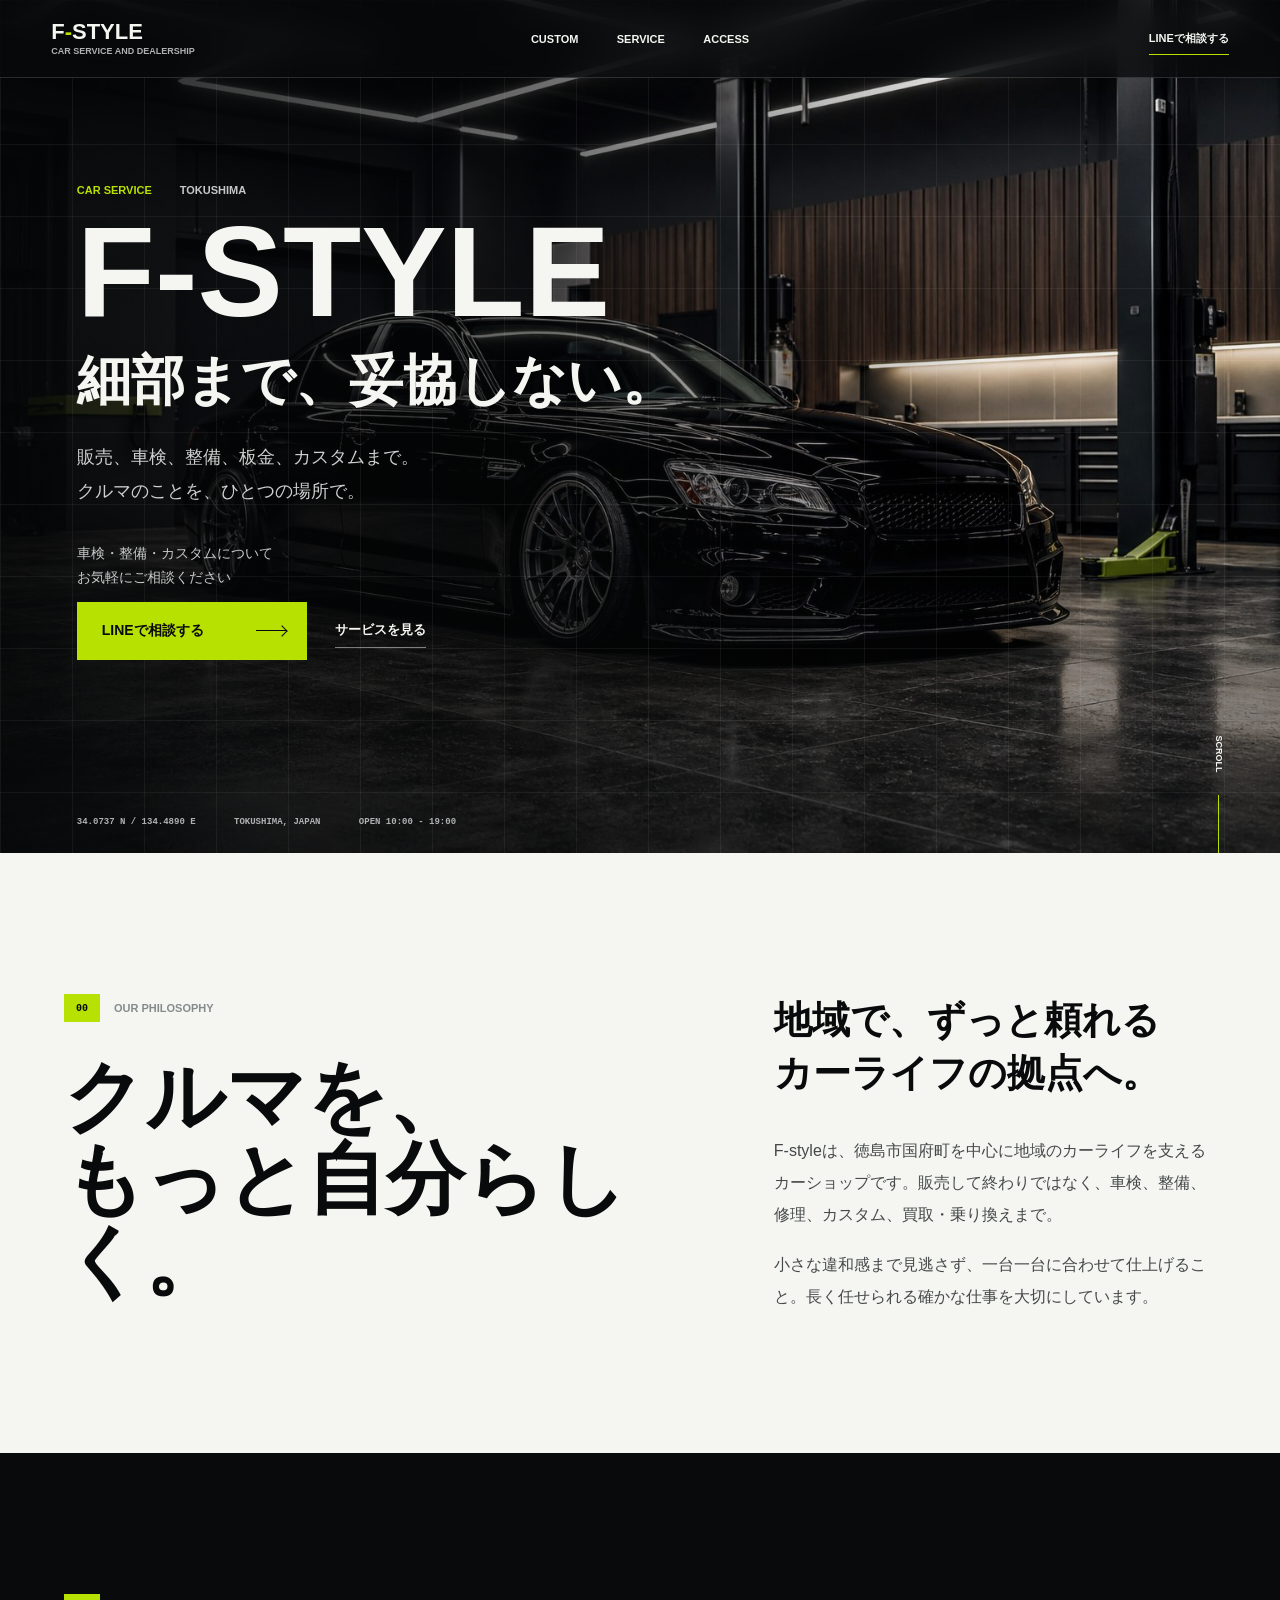
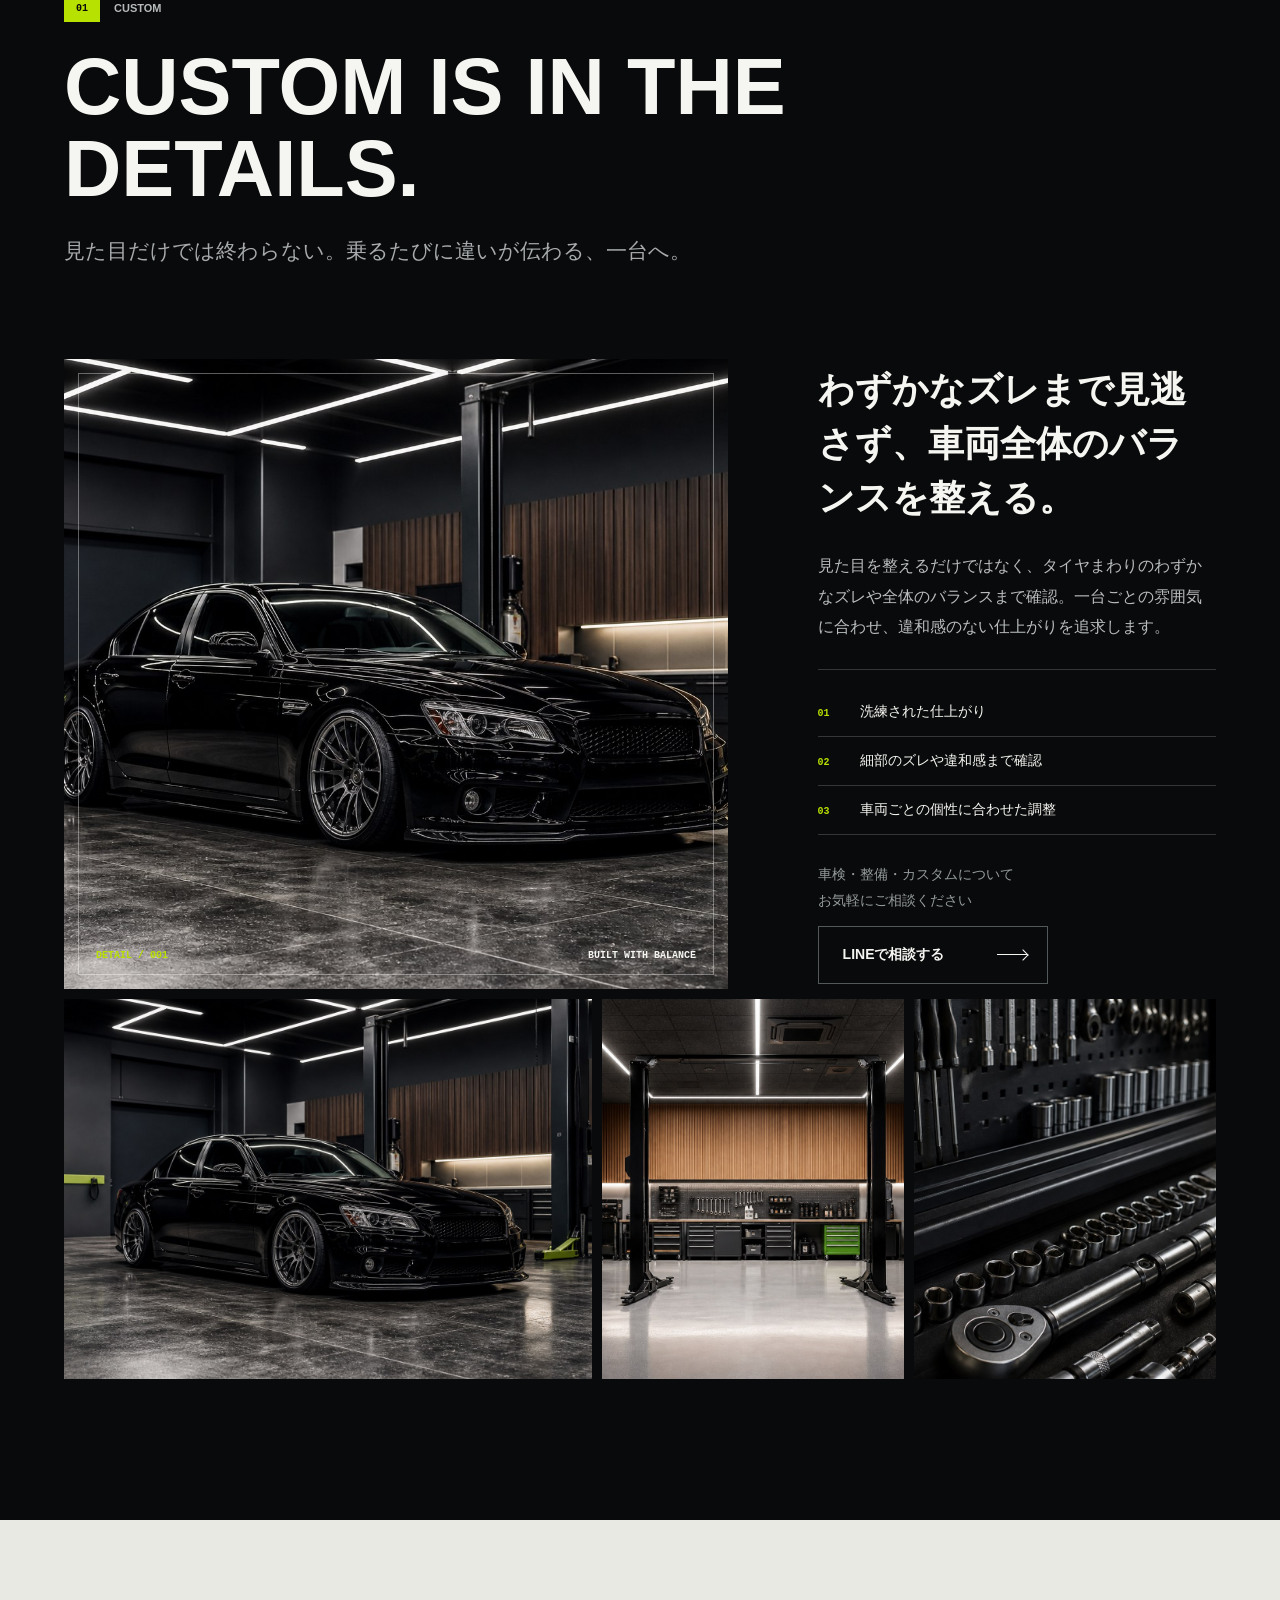
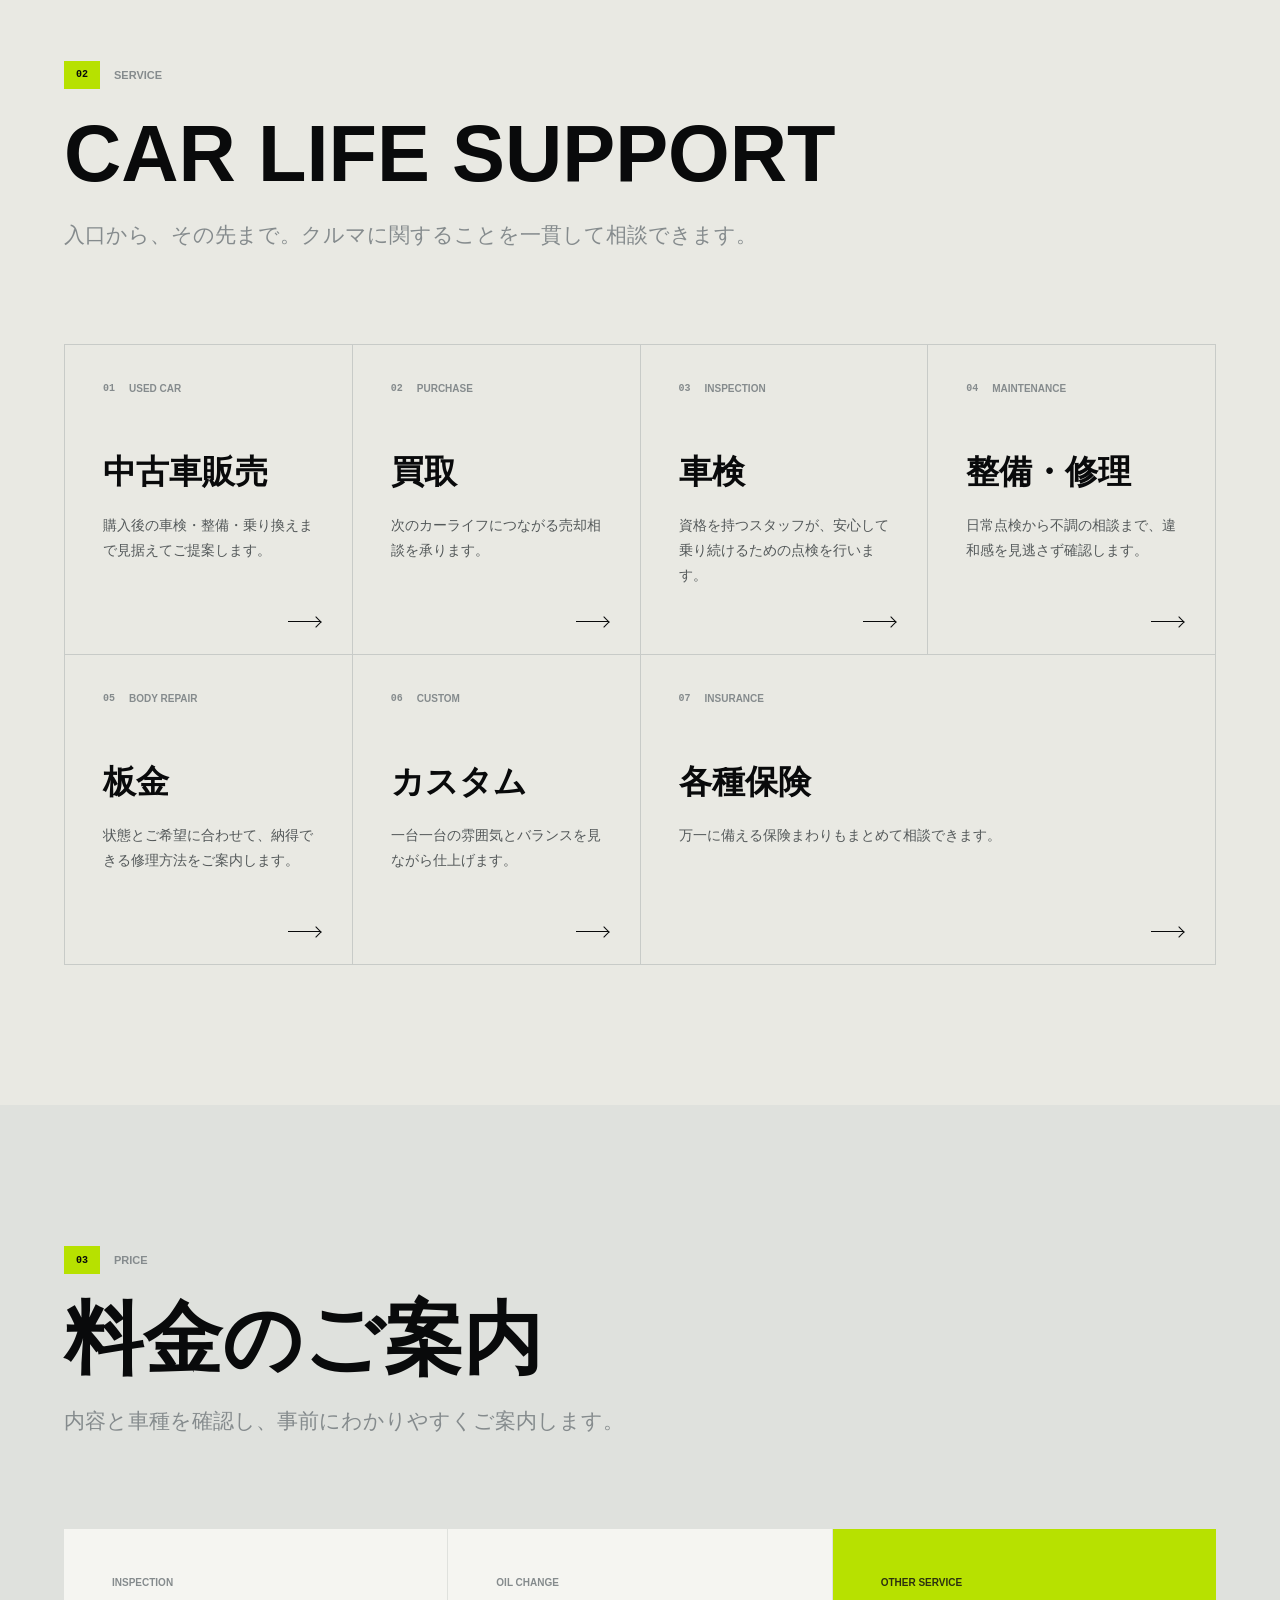
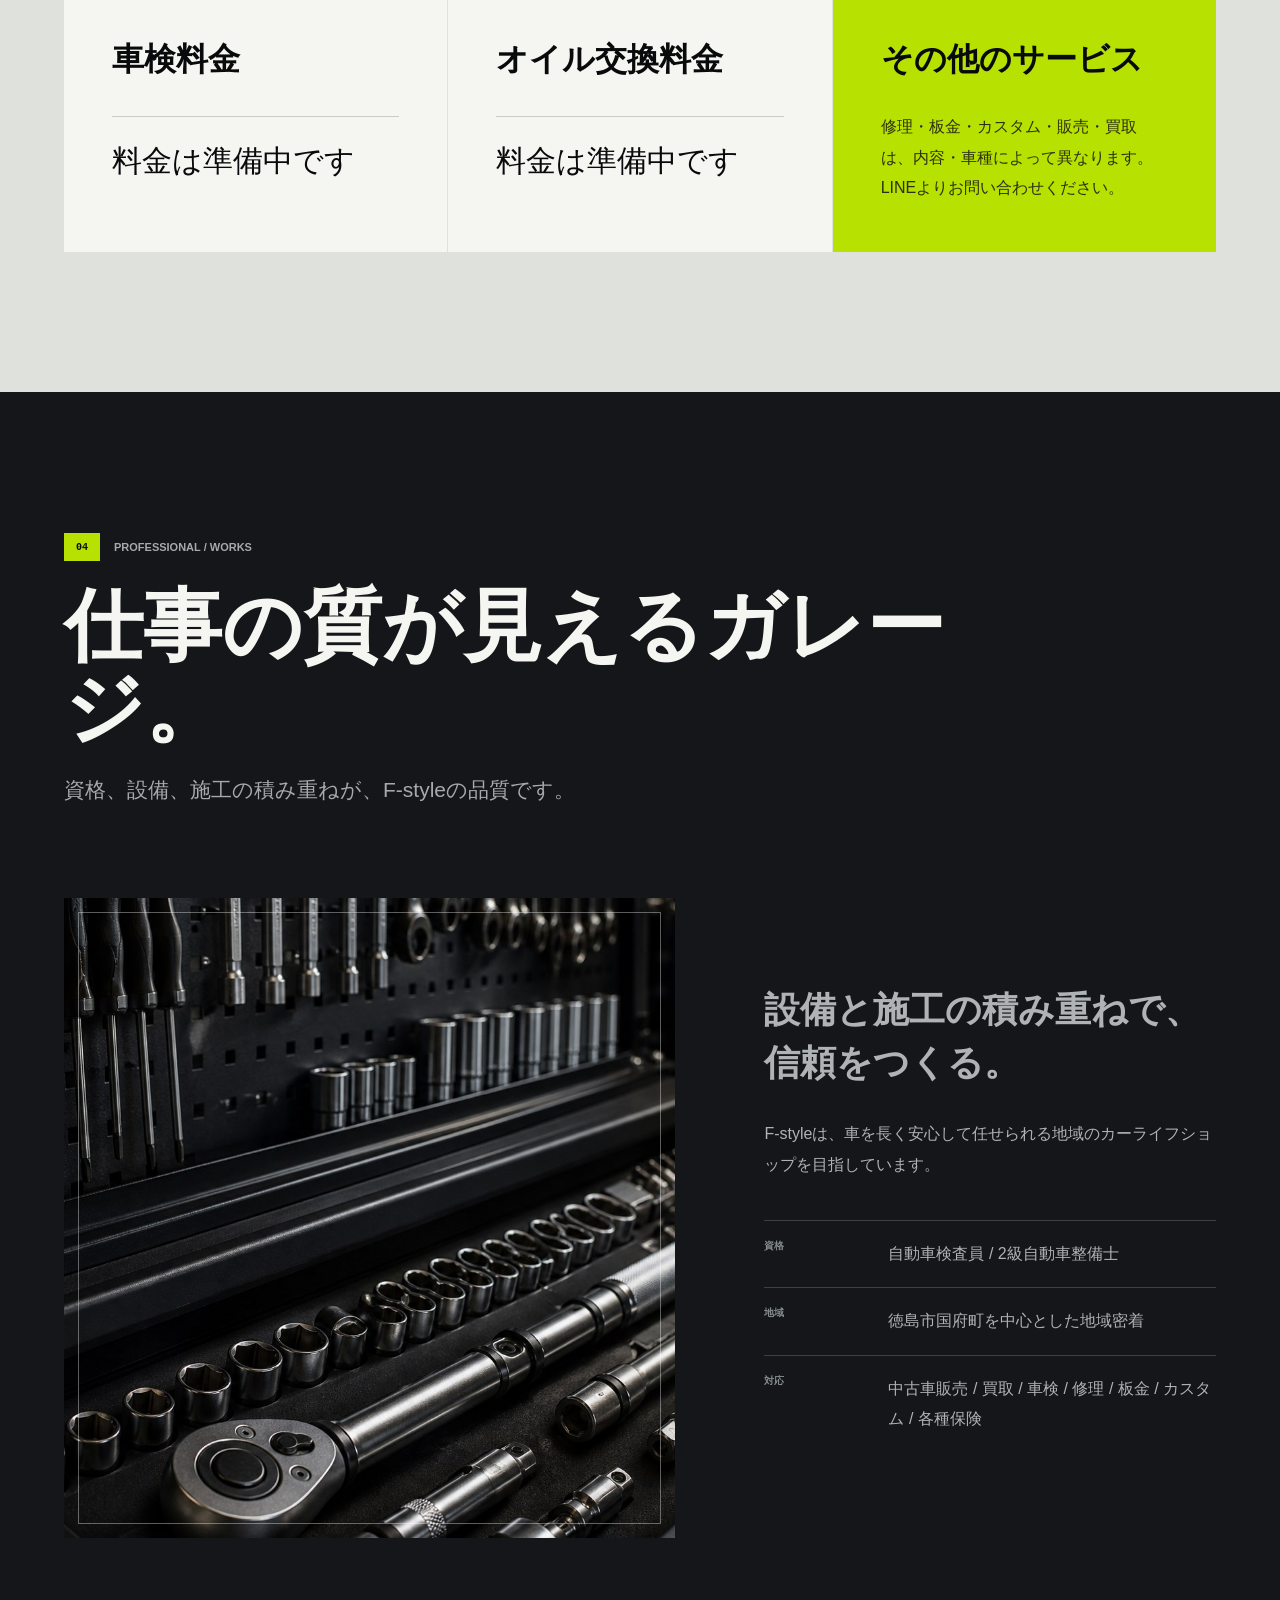
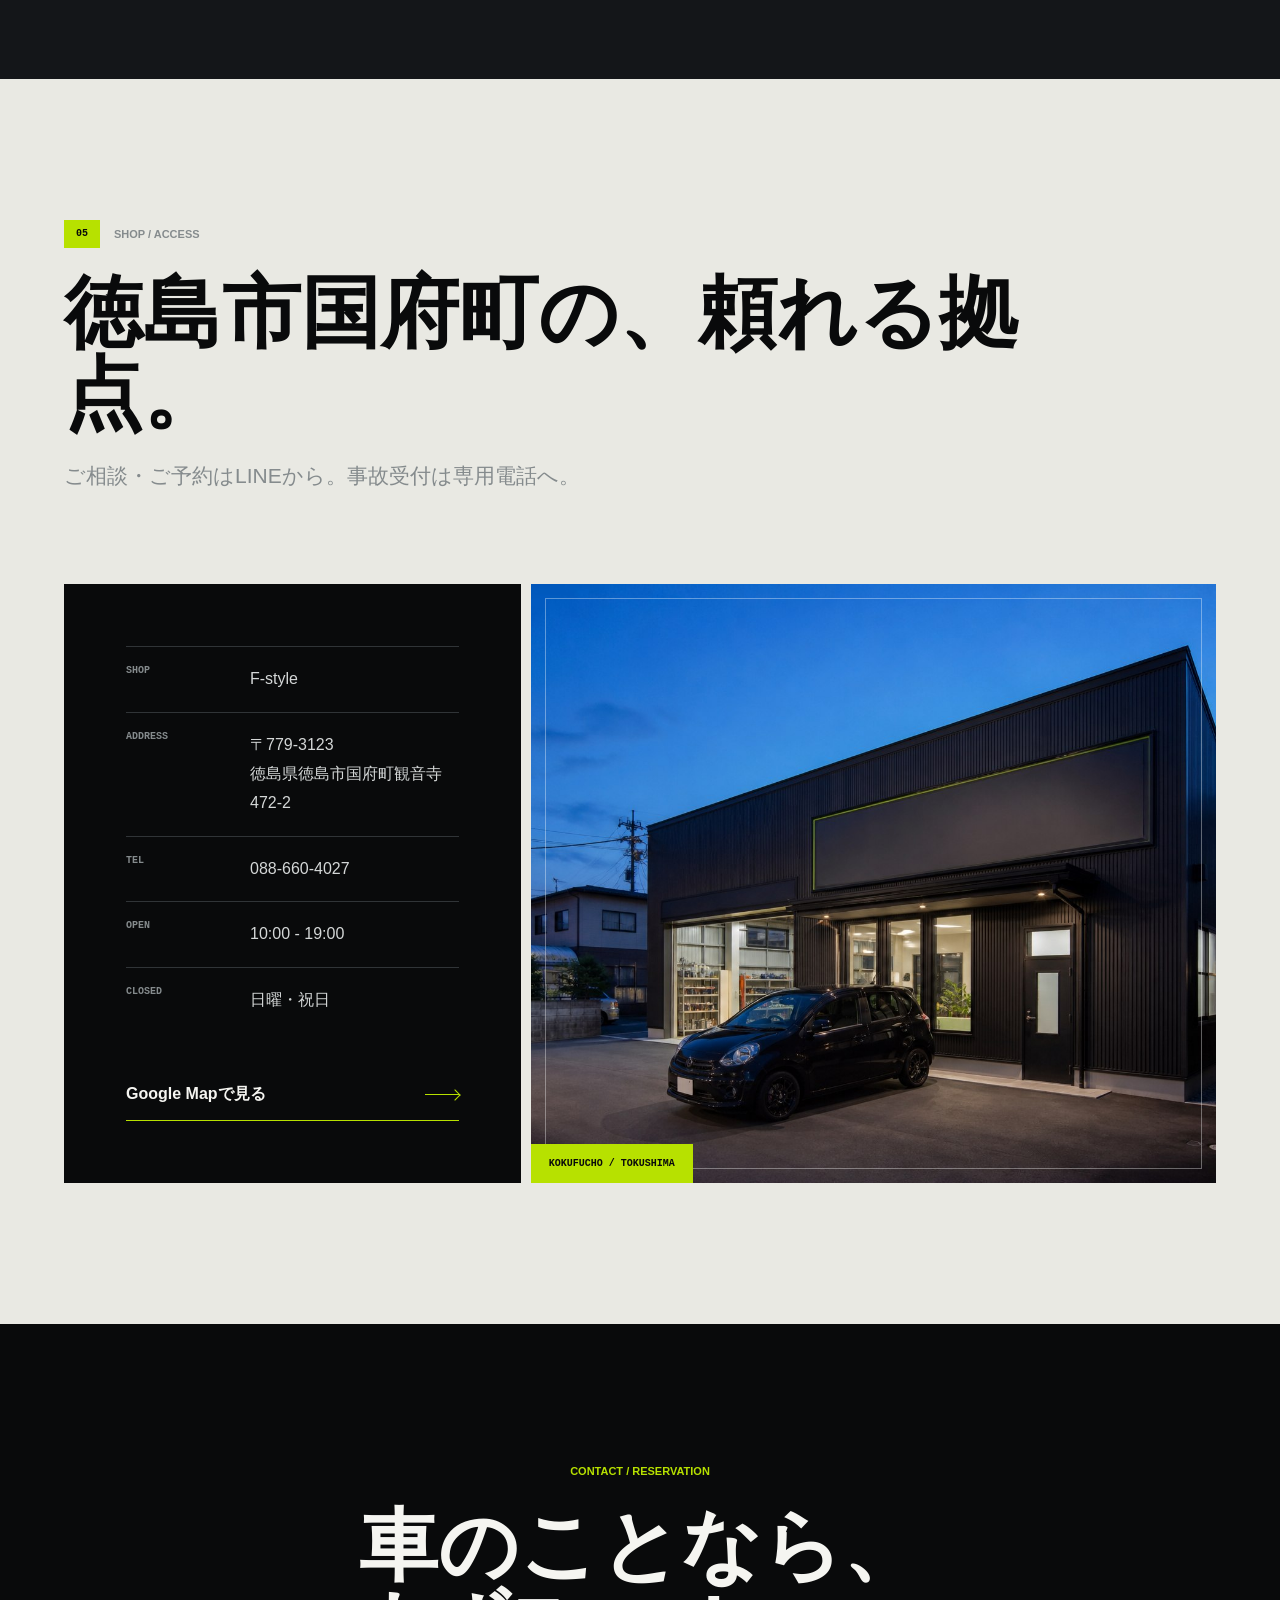
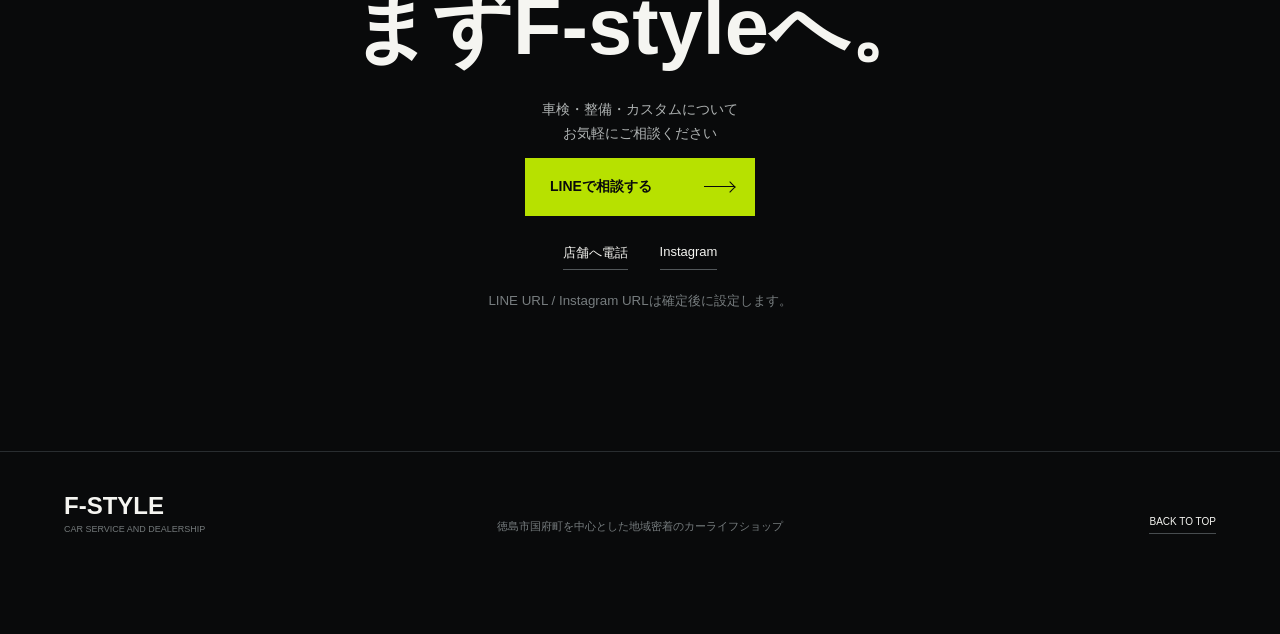
==== commit c1961d3d: "Unify LINE CTA messaging" ====
--- a/local-preview.html
+++ b/local-preview.html
@@ -16,7 +16,7 @@
   <header class="site-header">
     <a class="brand" href="#top" aria-label="F-style トップへ"><span>F<span class="brand-accent">-</span>STYLE</span><small>CAR SERVICE AND DEALERSHIP</small></a>
     <nav aria-label="ページ内ナビゲーション"><a href="#custom">CUSTOM</a><a href="#service">SERVICE</a><a href="#access">ACCESS</a></nav>
-    <a class="header-contact" href="#contact">CONTACT</a>
+    <a class="header-contact" href="#contact">LINEで相談する</a>
   </header>
 
   <section id="top" class="hero">
@@ -26,7 +26,7 @@
       <p class="hero-kicker"><span>CAR SERVICE</span><span>TOKUSHIMA</span></p>
       <h1>F-STYLE<span>細部まで、妥協しない。</span></h1>
       <p class="hero-lead">販売、車検、整備、板金、カスタムまで。<br>クルマのことを、ひとつの場所で。</p>
-      <div class="hero-actions"><a class="cta cta-line" href="#contact"><span>LINEで相談する</span><i aria-hidden="true"></i></a><a class="text-link" href="#service">サービスを見る</a></div>
+      <div class="line-cta-block hero-line-cta"><p class="line-cta-context">車検・整備・カスタムについて<br>お気軽にご相談ください</p><div class="hero-actions"><a class="cta cta-line" href="#contact"><span>LINEで相談する</span><i aria-hidden="true"></i></a><a class="text-link" href="#service">サービスを見る</a></div></div>
     </div>
     <div class="hero-facts"><span>34.0737 N / 134.4890 E</span><span>TOKUSHIMA, JAPAN</span><span>OPEN 10:00 - 19:00</span></div>
     <a class="scroll-mark" href="#concept" aria-label="コンセプトへスクロール"><span>SCROLL</span></a>
@@ -41,7 +41,7 @@
     <div class="section-title"><div class="section-kicker"><span>01</span><p>CUSTOM</p></div><h2>CUSTOM IS IN THE DETAILS.</h2><p class="section-lead">見た目だけでは終わらない。乗るたびに違いが伝わる、一台へ。</p></div>
     <div class="custom-grid">
       <figure class="custom-photo reveal"><img src="public/concept-custom-car.jpg" alt="カスタム車両を表現したイメージ画像" loading="lazy"><figcaption><span>DETAIL / 001</span> BUILT WITH BALANCE</figcaption></figure>
-      <div class="custom-copy reveal"><p class="large-copy">わずかなズレまで見逃さず、車両全体のバランスを整える。</p><p>見た目を整えるだけではなく、タイヤまわりのわずかなズレや全体のバランスまで確認。一台ごとの雰囲気に合わせ、違和感のない仕上がりを追求します。</p><ul><li><span>01</span>洗練された仕上がり</li><li><span>02</span>細部のズレや違和感まで確認</li><li><span>03</span>車両ごとの個性に合わせた調整</li></ul><a class="cta cta-light" href="#contact"><span>カスタムを相談する</span><i aria-hidden="true"></i></a></div>
+      <div class="custom-copy reveal"><p class="large-copy">わずかなズレまで見逃さず、車両全体のバランスを整える。</p><p>見た目を整えるだけではなく、タイヤまわりのわずかなズレや全体のバランスまで確認。一台ごとの雰囲気に合わせ、違和感のない仕上がりを追求します。</p><ul><li><span>01</span>洗練された仕上がり</li><li><span>02</span>細部のズレや違和感まで確認</li><li><span>03</span>車両ごとの個性に合わせた調整</li></ul><div class="line-cta-block custom-line-cta"><p class="line-cta-context">車検・整備・カスタムについて<br>お気軽にご相談ください</p><a class="cta cta-light" href="#contact"><span>LINEで相談する</span><i aria-hidden="true"></i></a></div></div>
     </div>
     <div class="photo-strip" aria-label="車両・整備イメージ"><figure class="photo-wide reveal"><img src="public/concept-custom-car.jpg" alt="洗練されたカスタム車両のイメージ画像" loading="lazy"></figure><figure class="photo-tall reveal"><img src="public/concept-service-garage.jpg" alt="整備ガレージのイメージ画像" loading="lazy"></figure><figure class="photo-detail reveal"><img src="public/concept-tool-detail.jpg" alt="整備工具のイメージ画像" loading="lazy"></figure></div>
   </section>
@@ -74,10 +74,10 @@
     <div class="access-grid"><div class="shop-info reveal"><dl><div><dt>SHOP</dt><dd>F-style</dd></div><div><dt>ADDRESS</dt><dd>〒779-3123<br>徳島県徳島市国府町観音寺472-2</dd></div><div><dt>TEL</dt><dd><a href="tel:088-660-4027">088-660-4027</a></dd></div><div><dt>OPEN</dt><dd>10:00 - 19:00</dd></div><div><dt>CLOSED</dt><dd>日曜・祝日</dd></div></dl><a class="map-link" href="https://maps.app.goo.gl/9BNQNkYi8Hsa97Bm7?g_st=ic" target="_blank" rel="noreferrer"><span>Google Mapで見る</span><i aria-hidden="true"></i></a></div><div class="access-image reveal"><img src="public/concept-shop-exterior.jpg" alt="カーショップ外観のイメージ画像" loading="lazy"><span>KOKUFUCHO / TOKUSHIMA</span></div></div>
   </section>
 
-  <section id="contact" class="contact section-pad"><p>CONTACT / RESERVATION</p><h2>車のことなら、<br>まずF-styleへ。</h2><span>カスタム、車検、整備、販売、買取、板金まで。通常のご相談・ご予約はLINEから承ります。</span><a class="cta cta-line" href="#contact"><span>LINEで相談・予約する</span><i aria-hidden="true"></i></a><div class="sub-links"><a href="tel:088-660-4027">店舗へ電話</a><a href="#contact">Instagram</a></div><small>LINE URL / Instagram URLは確定後に設定します。</small></section>
+  <section id="contact" class="contact section-pad"><p>CONTACT / RESERVATION</p><h2>車のことなら、<br>まずF-styleへ。</h2><div class="line-cta-block contact-line-cta"><p class="line-cta-context">車検・整備・カスタムについて<br>お気軽にご相談ください</p><a class="cta cta-line" href="#contact"><span>LINEで相談する</span><i aria-hidden="true"></i></a></div><div class="sub-links"><a href="tel:088-660-4027">店舗へ電話</a><a href="#contact">Instagram</a></div><small>LINE URL / Instagram URLは確定後に設定します。</small></section>
 
   <footer><div class="footer-brand"><span>F-STYLE</span><small>CAR SERVICE AND DEALERSHIP</small></div><p>徳島市国府町を中心とした地域密着のカーライフショップ</p><a href="#top">BACK TO TOP</a></footer>
-  <div class="mobile-fixed-cta" aria-label="スマートフォン固定CTA"><a href="#contact">LINEで相談</a><a href="tel:090-2823-9269">事故受付 TEL</a></div>
+  <div class="mobile-fixed-cta" aria-label="スマートフォン固定CTA"><a href="#contact">LINEで相談する</a><a href="tel:090-2823-9269">事故・故障受付 TEL</a></div>
 </main>
 </body>
 </html>
--- a/app/globals.css
+++ b/app/globals.css
@@ -58,6 +58,9 @@
 .hero-copy h1 > span { display: block; font-size: clamp(26px, 4.2vw, 58px); font-weight: 600; line-height: 1.15; margin-top: 27px; }
 .hero-lead { color: #ced1d0; font-size: clamp(14px, 1.5vw, 18px); line-height: 1.9; margin: 28px 0 34px; }
 .hero-actions { align-items: center; display: flex; gap: 28px; }
+.line-cta-block { display: grid; gap: 12px; justify-items: start; }
+.line-cta-context { color: var(--muted); font-size: clamp(12px, 1.2vw, 14px); font-weight: 500; line-height: 1.7; margin: 0; }
+.hero-line-cta .line-cta-context { color: #c6c9c9; }
 .text-link { border-bottom: 1px solid rgb(255 255 255 / 0.46); font-size: 13px; font-weight: 700; padding: 8px 0; }
 .hero-facts { bottom: 26px; display: flex; gap: clamp(18px, 3vw, 44px); left: clamp(22px, 6vw, 88px); position: absolute; z-index: 3; }
 .hero-facts span { color: #aeb2b2; font: 600 9px var(--font-geist-mono), monospace; }
@@ -94,6 +97,7 @@
 .custom-copy ul { border-top: 1px solid #33373a; display: grid; list-style: none; margin: 0; padding: 18px 0 0; }
 .custom-copy li { border-bottom: 1px solid #33373a; font-size: 14px; padding: 15px 0; }
 .custom-copy li span { color: var(--acid); display: inline-block; font: 700 10px var(--font-geist-mono), monospace; width: 42px; }
+.custom-line-cta .line-cta-context { color: #959b9c; }
 .photo-strip { display: grid; gap: 10px; grid-template-columns: 1.4fr 0.8fr 0.8fr; margin-top: 10px; }
 .photo-strip figure { height: 380px; margin: 0; overflow: hidden; position: relative; }
 .photo-strip img { height: 100%; object-fit: cover; width: 100%; }
@@ -155,7 +159,8 @@
 
 .contact { background: var(--black); color: var(--white); min-height: 74svh; text-align: center; }
 .contact > p { color: var(--acid); font-size: 11px; font-weight: 800; margin: 0 0 28px; }
-.contact > span { color: #aeb2b2; display: block; line-height: 1.9; margin: 28px auto 34px; max-width: 680px; }
+.contact-line-cta { justify-items: center; margin-top: 30px; }
+.contact-line-cta .line-cta-context { color: #aeb2b2; text-align: center; }
 .contact small { color: #777d7f; display: block; margin-top: 22px; }
 .sub-links { display: flex; gap: 32px; justify-content: center; margin-top: 28px; }
 .sub-links a { border-bottom: 1px solid #52575a; font-size: 13px; padding-bottom: 7px; }
@@ -206,6 +211,7 @@
   .hero-copy h1 > span { font-size: clamp(25px, 8vw, 38px); margin-top: 22px; }
   .hero-lead br { display: none; }
   .hero-actions { align-items: flex-start; flex-direction: column; gap: 15px; }
+  .line-cta-context { font-size: 13px; line-height: 1.65; }
   .hero-facts { bottom: 22px; gap: 15px; left: 20px; right: 54px; }
   .hero-facts span:first-child { display: none; }
   .scroll-mark { right: 16px; }
@@ -235,6 +241,6 @@
   footer p { text-align: left; }
   footer > a { justify-self: start; }
   .mobile-fixed-cta { background: rgb(9 10 11 / 0.96); bottom: 0; display: grid; gap: 2px; grid-template-columns: 1fr 1fr; left: 0; padding: 8px; position: fixed; right: 0; z-index: 40; }
-  .mobile-fixed-cta a { align-items: center; background: var(--acid); color: var(--black); display: flex; font-size: 13px; font-weight: 800; justify-content: center; min-height: 54px; }
+  .mobile-fixed-cta a { align-items: center; background: var(--acid); color: var(--black); display: flex; font-size: 13px; font-weight: 800; justify-content: center; min-height: 54px; padding: 0 8px; text-align: center; }
   .mobile-fixed-cta a:last-child { background: var(--red); color: #fff; }
 }
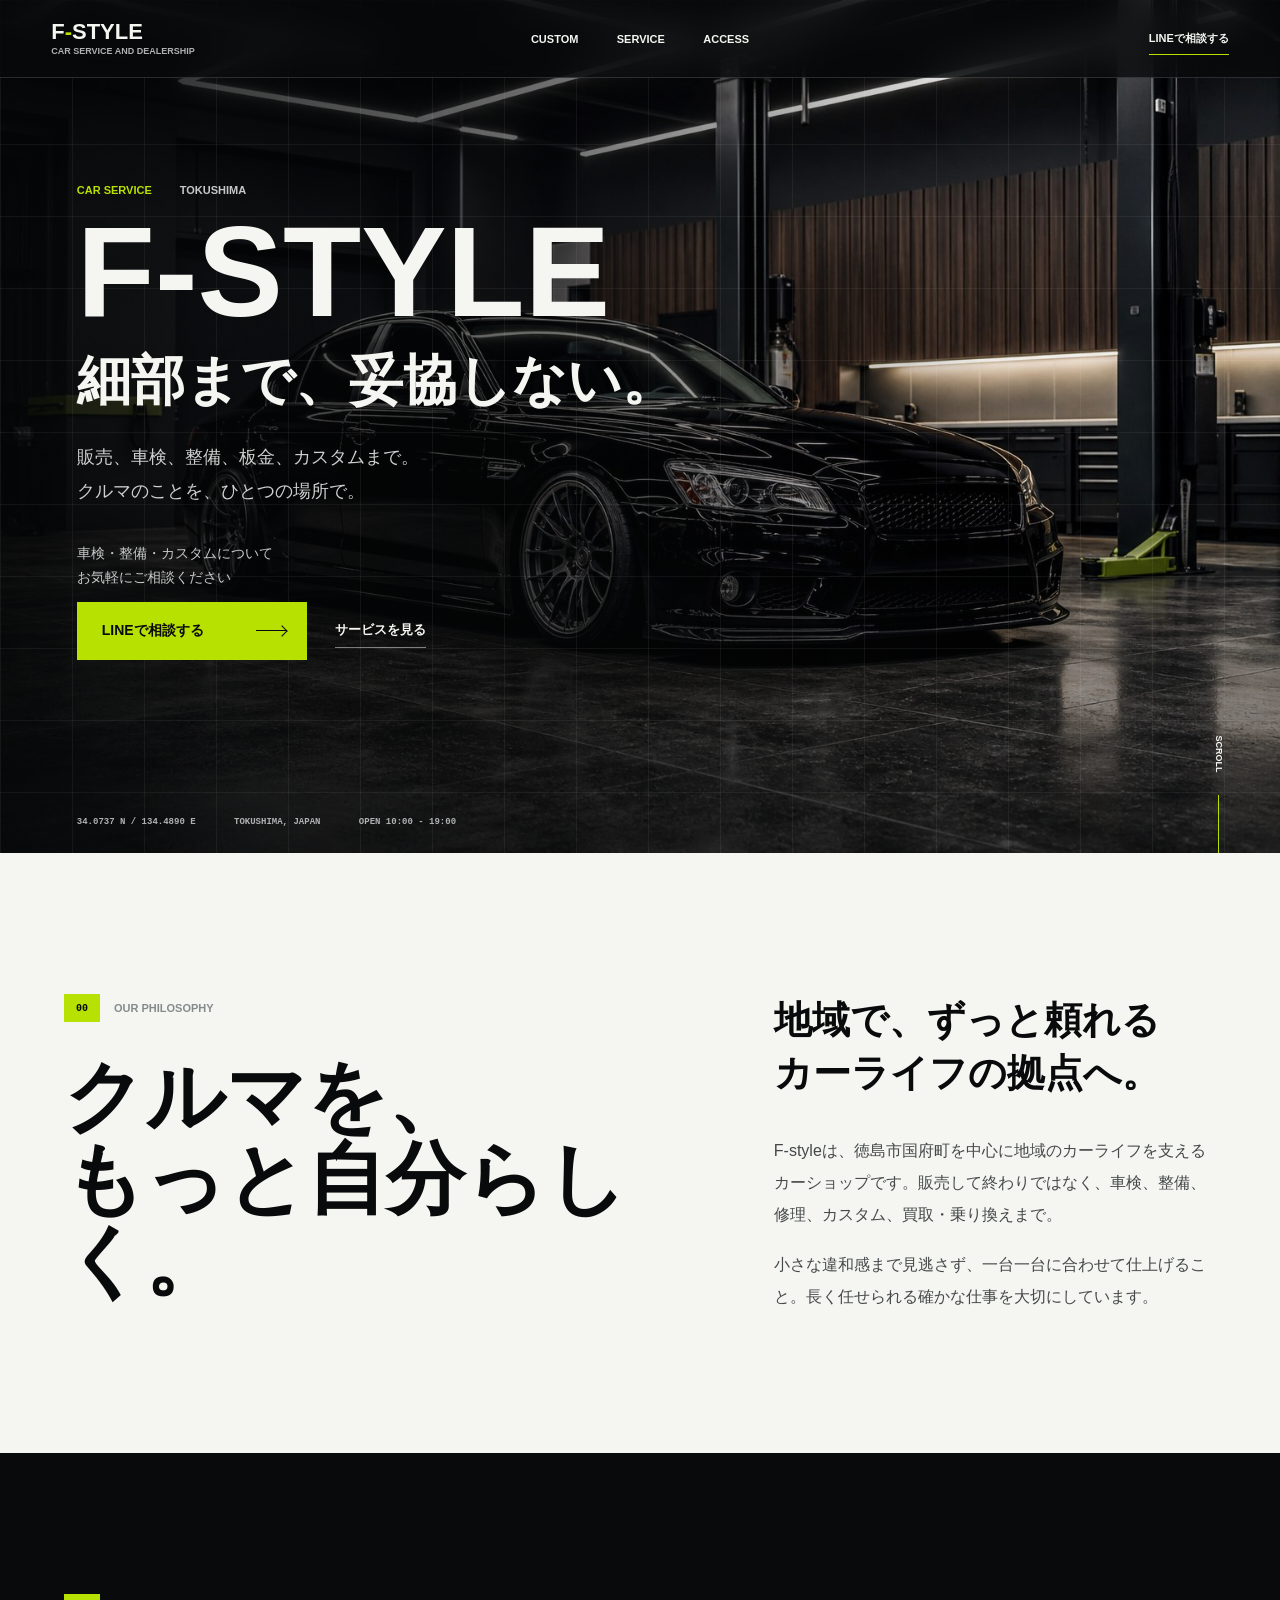
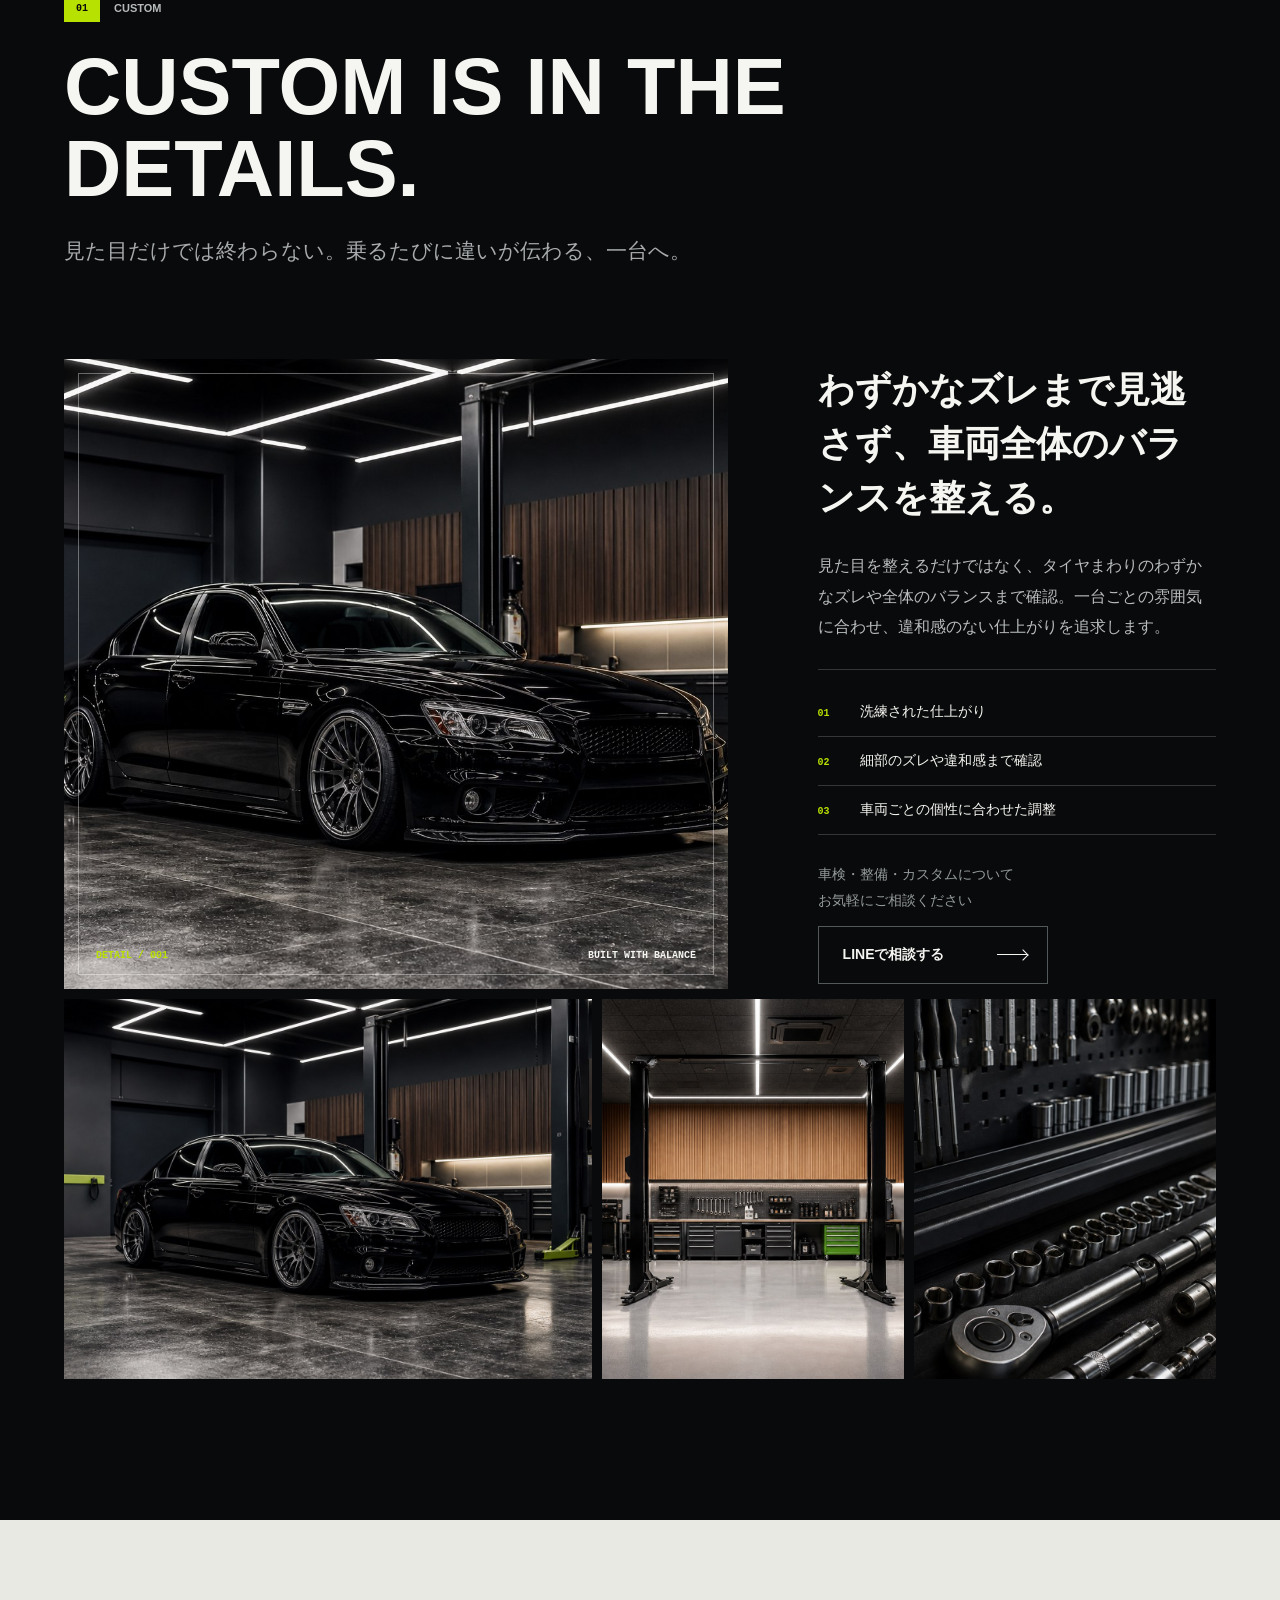
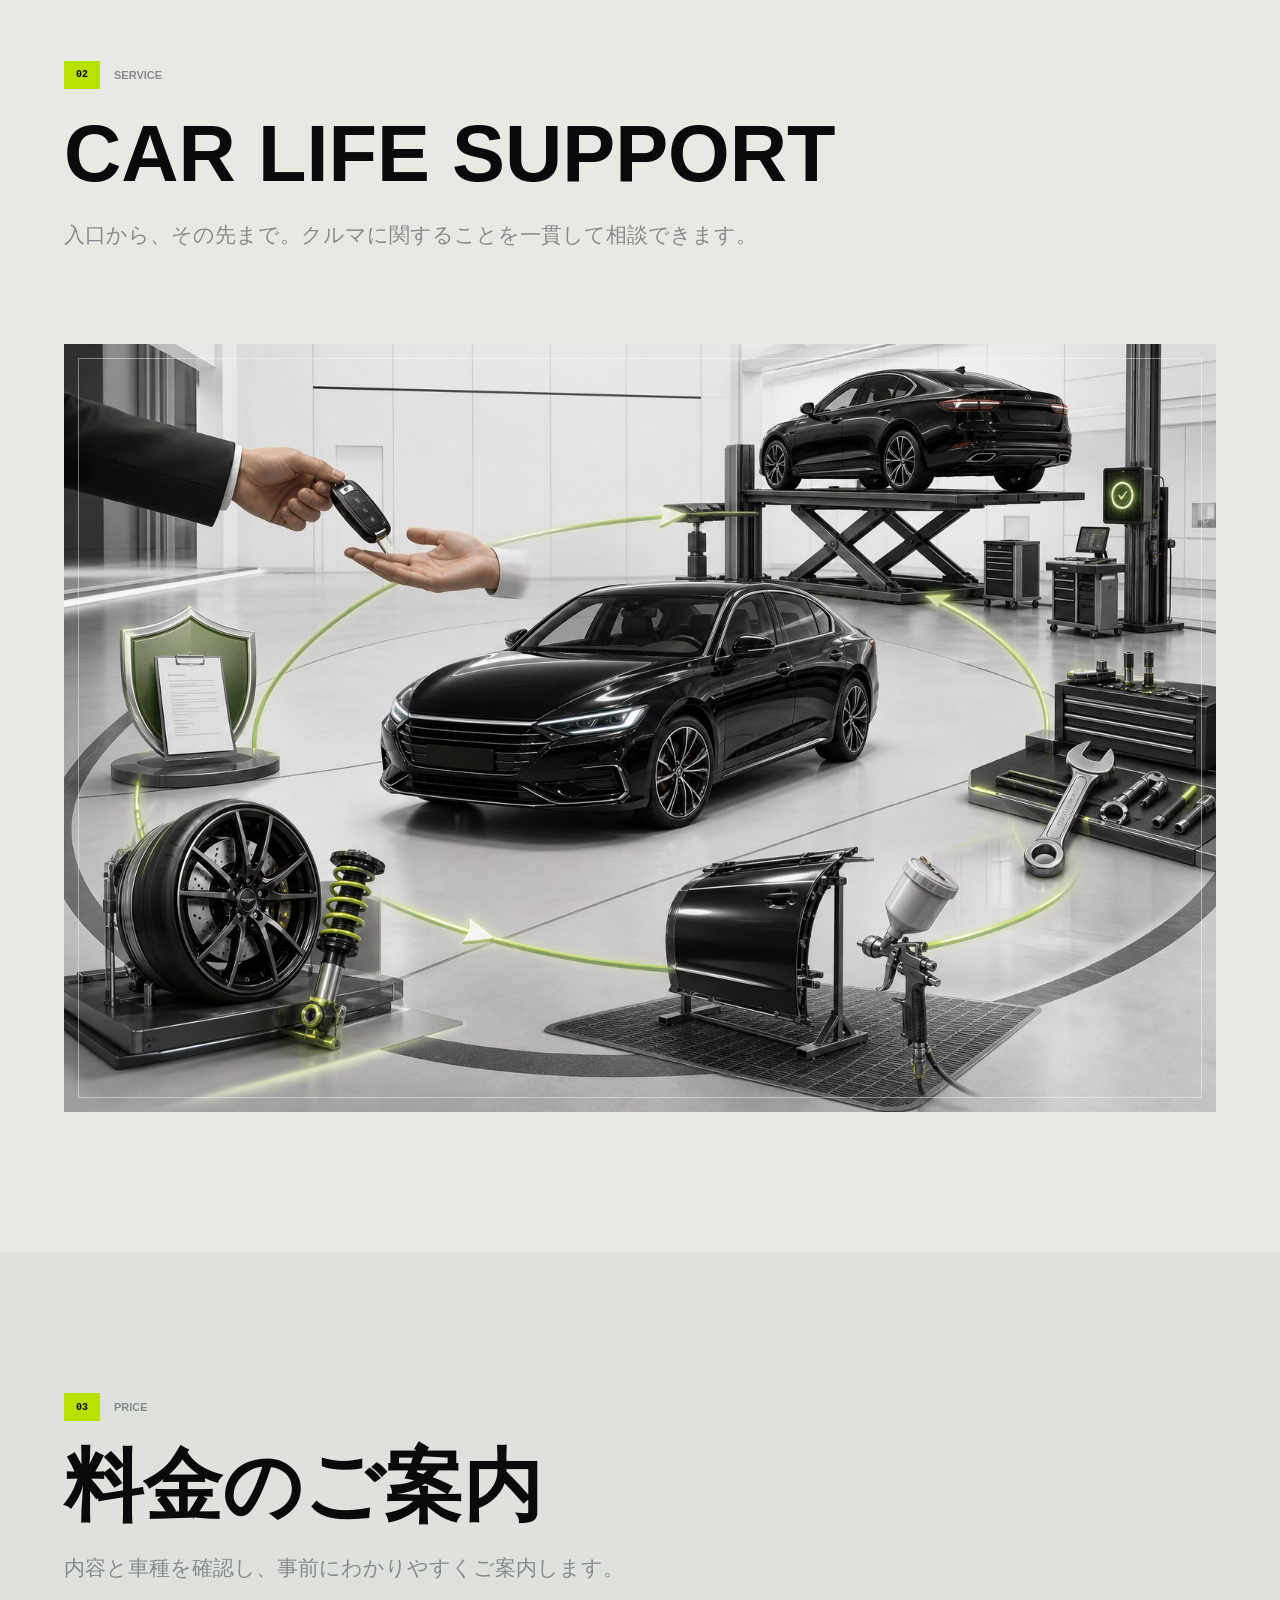
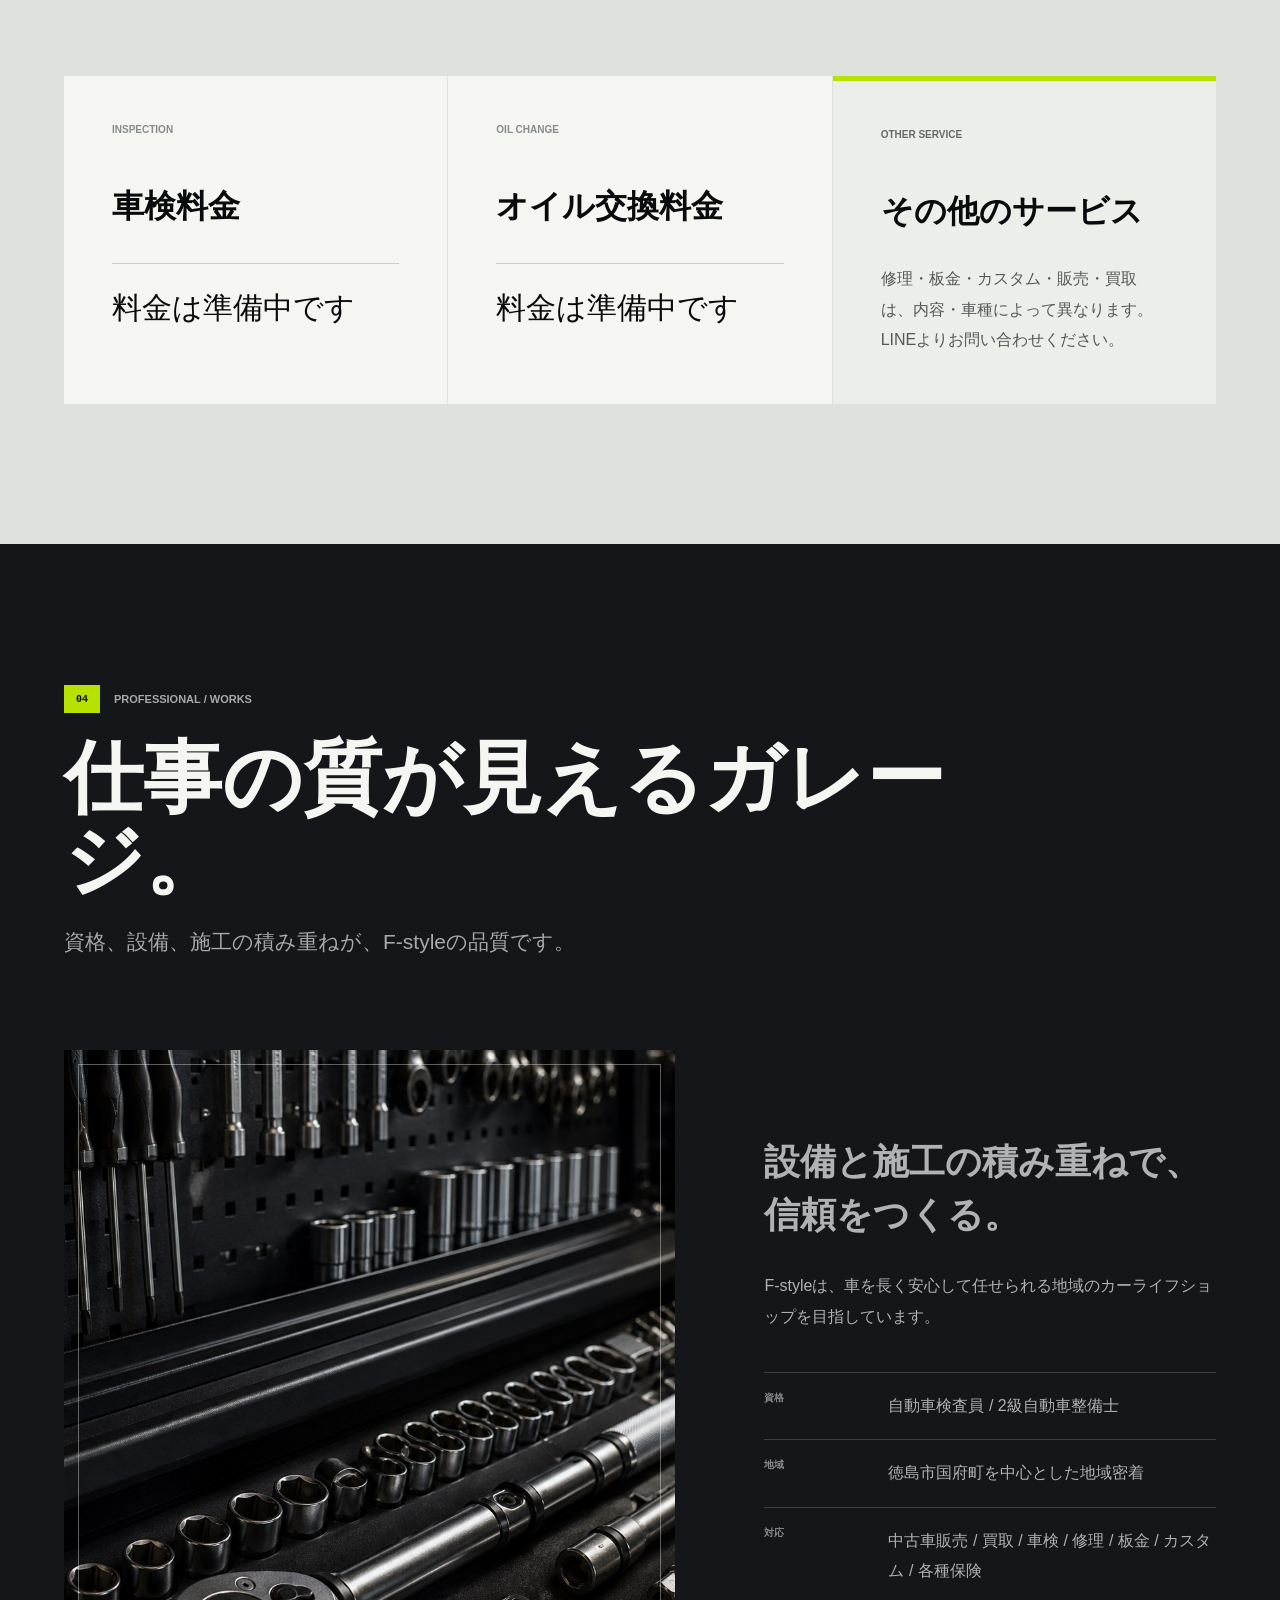
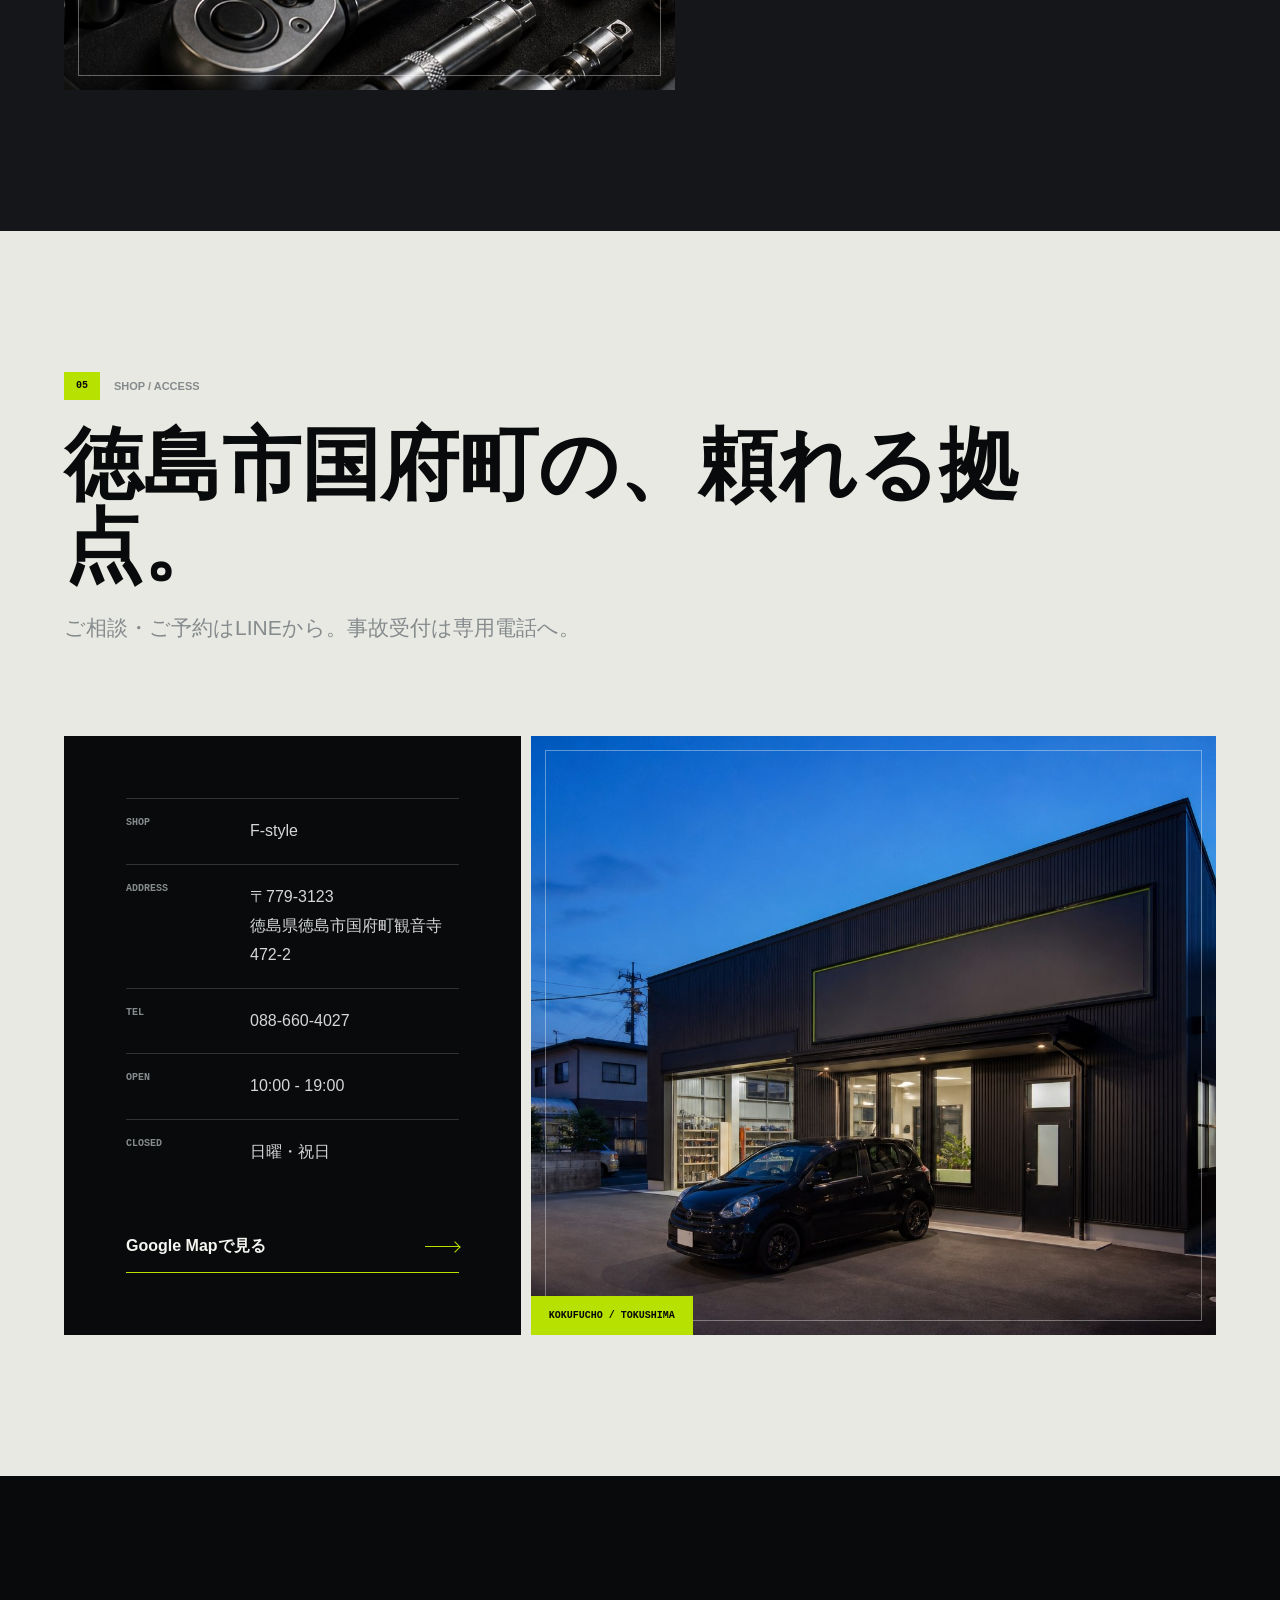
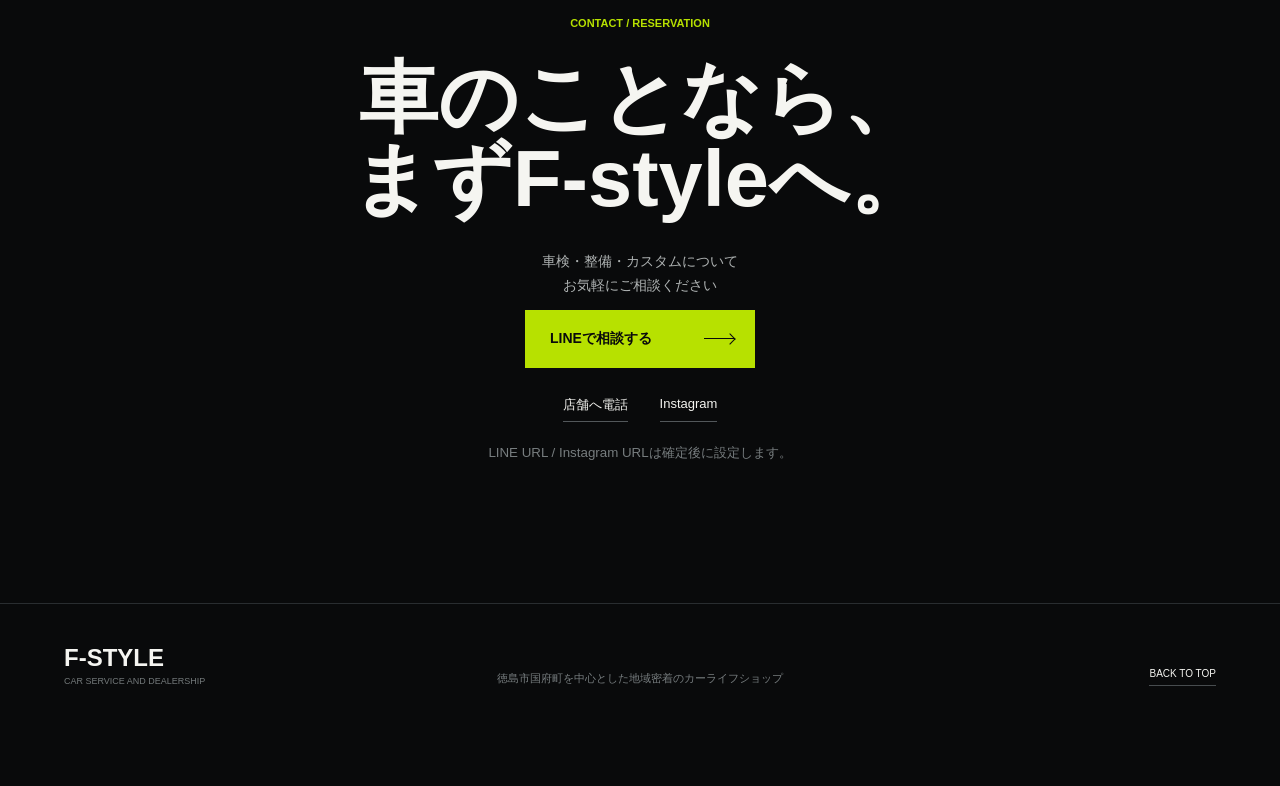
==== commit b57edbd5: "Replace service cards with car life illustration" ====
--- a/local-preview.html
+++ b/local-preview.html
@@ -48,15 +48,7 @@
 
   <section id="service" class="service section-pad">
     <div class="section-title"><div class="section-kicker"><span>02</span><p>SERVICE</p></div><h2>CAR LIFE SUPPORT</h2><p class="section-lead">入口から、その先まで。クルマに関することを一貫して相談できます。</p></div>
-    <div class="service-grid">
-      <article class="service-card reveal"><div class="service-meta"><span>01</span><p>USED CAR</p></div><h3>中古車販売</h3><p class="service-description">購入後の車検・整備・乗り換えまで見据えてご提案します。</p><i aria-hidden="true"></i></article>
-      <article class="service-card reveal"><div class="service-meta"><span>02</span><p>PURCHASE</p></div><h3>買取</h3><p class="service-description">次のカーライフにつながる売却相談を承ります。</p><i aria-hidden="true"></i></article>
-      <article class="service-card reveal"><div class="service-meta"><span>03</span><p>INSPECTION</p></div><h3>車検</h3><p class="service-description">資格を持つスタッフが、安心して乗り続けるための点検を行います。</p><i aria-hidden="true"></i></article>
-      <article class="service-card reveal"><div class="service-meta"><span>04</span><p>MAINTENANCE</p></div><h3>整備・修理</h3><p class="service-description">日常点検から不調の相談まで、違和感を見逃さず確認します。</p><i aria-hidden="true"></i></article>
-      <article class="service-card reveal"><div class="service-meta"><span>05</span><p>BODY REPAIR</p></div><h3>板金</h3><p class="service-description">状態とご希望に合わせて、納得できる修理方法をご案内します。</p><i aria-hidden="true"></i></article>
-      <article class="service-card reveal"><div class="service-meta"><span>06</span><p>CUSTOM</p></div><h3>カスタム</h3><p class="service-description">一台一台の雰囲気とバランスを見ながら仕上げます。</p><i aria-hidden="true"></i></article>
-      <article class="service-card reveal"><div class="service-meta"><span>07</span><p>INSURANCE</p></div><h3>各種保険</h3><p class="service-description">万一に備える保険まわりもまとめて相談できます。</p><i aria-hidden="true"></i></article>
-    </div>
+    <figure class="service-visual reveal"><img src="public/concept-car-life-support.jpg" alt="車の購入や買取から、車検、整備、板金、カスタム、保険までを一貫して支えるカーライフサポートのイメージ" loading="lazy"></figure>
   </section>
 
   <section class="price section-pad">
--- a/app/globals.css
+++ b/app/globals.css
@@ -106,19 +106,9 @@
 .photo-detail img { object-position: center; transform: scale(1.05); }
 
 .service { background: var(--paper); }
-.service-grid { border-left: 1px solid var(--line); border-top: 1px solid var(--line); display: grid; grid-template-columns: repeat(4, minmax(0, 1fr)); }
-.service-card { background: var(--paper); border-bottom: 1px solid var(--line); border-right: 1px solid var(--line); min-height: 310px; overflow: hidden; padding: clamp(24px, 3vw, 38px); position: relative; transition: background 220ms ease, color 220ms ease; }
-.service-card:hover { background: var(--black); color: var(--white); }
-.service-card:hover .service-description { color: #b7bbbc; }
-.service-card:hover i { background: var(--acid); transform: translate(3px, -3px); }
-.service-meta { align-items: center; display: flex; gap: 14px; }
-.service-meta span { color: var(--muted); font: 700 10px var(--font-geist-mono), monospace; }
-.service-meta p { color: var(--muted); font-size: 10px; font-weight: 800; margin: 0; }
-.service-card h3 { font-size: clamp(24px, 2.6vw, 34px); font-weight: 600; margin: 56px 0 18px; }
-.service-description { color: #54595a; font-size: 14px; line-height: 1.8; margin: 0; }
-.service-card i { background: var(--black); bottom: 32px; height: 1px; position: absolute; right: 32px; transition: 220ms ease; width: 32px; }
-.service-card i::after { border-right: 1px solid currentColor; border-top: 1px solid currentColor; content: ''; height: 7px; position: absolute; right: 0; top: -3px; transform: rotate(45deg); width: 7px; }
-.service-card:last-child { grid-column: span 2; }
+.service-visual { aspect-ratio: 3 / 2; background: var(--black); margin: 0; overflow: hidden; position: relative; }
+.service-visual::after { border: 1px solid rgb(255 255 255 / 0.42); content: ''; inset: 14px; pointer-events: none; position: absolute; }
+.service-visual img { height: 100%; object-fit: cover; width: 100%; }
 
 .works-image, .access-image { min-height: 640px; overflow: hidden; position: relative; }
 .works-image img, .access-image img { height: 100%; inset: 0; object-fit: cover; position: absolute; width: 100%; }
@@ -131,8 +121,9 @@
 .price-card h3 { font-size: clamp(23px, 2.5vw, 32px); font-weight: 600; margin: 0; }
 .price-card strong { border-top: 1px solid var(--line); display: block; font-size: clamp(21px, 2.5vw, 30px); font-weight: 500; margin-top: 34px; padding-top: 24px; }
 .price-card span { color: #535758; display: block; line-height: 1.9; margin-top: 30px; }
-.price-note { background: var(--acid); }
-.price-note p, .price-note span { color: #2c310f; }
+.price-note { background: #eceee9; border-top: 5px solid var(--acid); }
+.price-note p { color: #656a69; }
+.price-note span { color: #535758; }
 
 .works { background: var(--graphite); color: var(--white); }
 .works .section-lead, .works .section-kicker p { color: #a6aaab; }
@@ -192,7 +183,6 @@
 }
 
 @media (max-width: 1080px) {
-  .service-grid { grid-template-columns: repeat(2, minmax(0, 1fr)); }
   .custom-grid, .works-layout { grid-template-columns: 1fr; }
   .custom-photo, .works-image { min-height: 560px; }
 }
@@ -227,10 +217,7 @@
   .photo-strip figure { height: 250px; }
   .photo-wide { grid-column: 1 / -1; }
   .photo-wide img, .photo-tall img, .photo-detail img { transform: scale(1.1); }
-  .service-grid { grid-template-columns: 1fr; }
-  .service-card:last-child { grid-column: auto; }
-  .service-card { min-height: 250px; }
-  .service-card h3 { margin-top: 38px; }
+  .service-visual::after { inset: 8px; }
   .price-grid, .access-grid { grid-template-columns: 1fr; }
   .price-card { min-height: 245px; }
   .works-image img, .access-image img { transform: scale(1.1); }
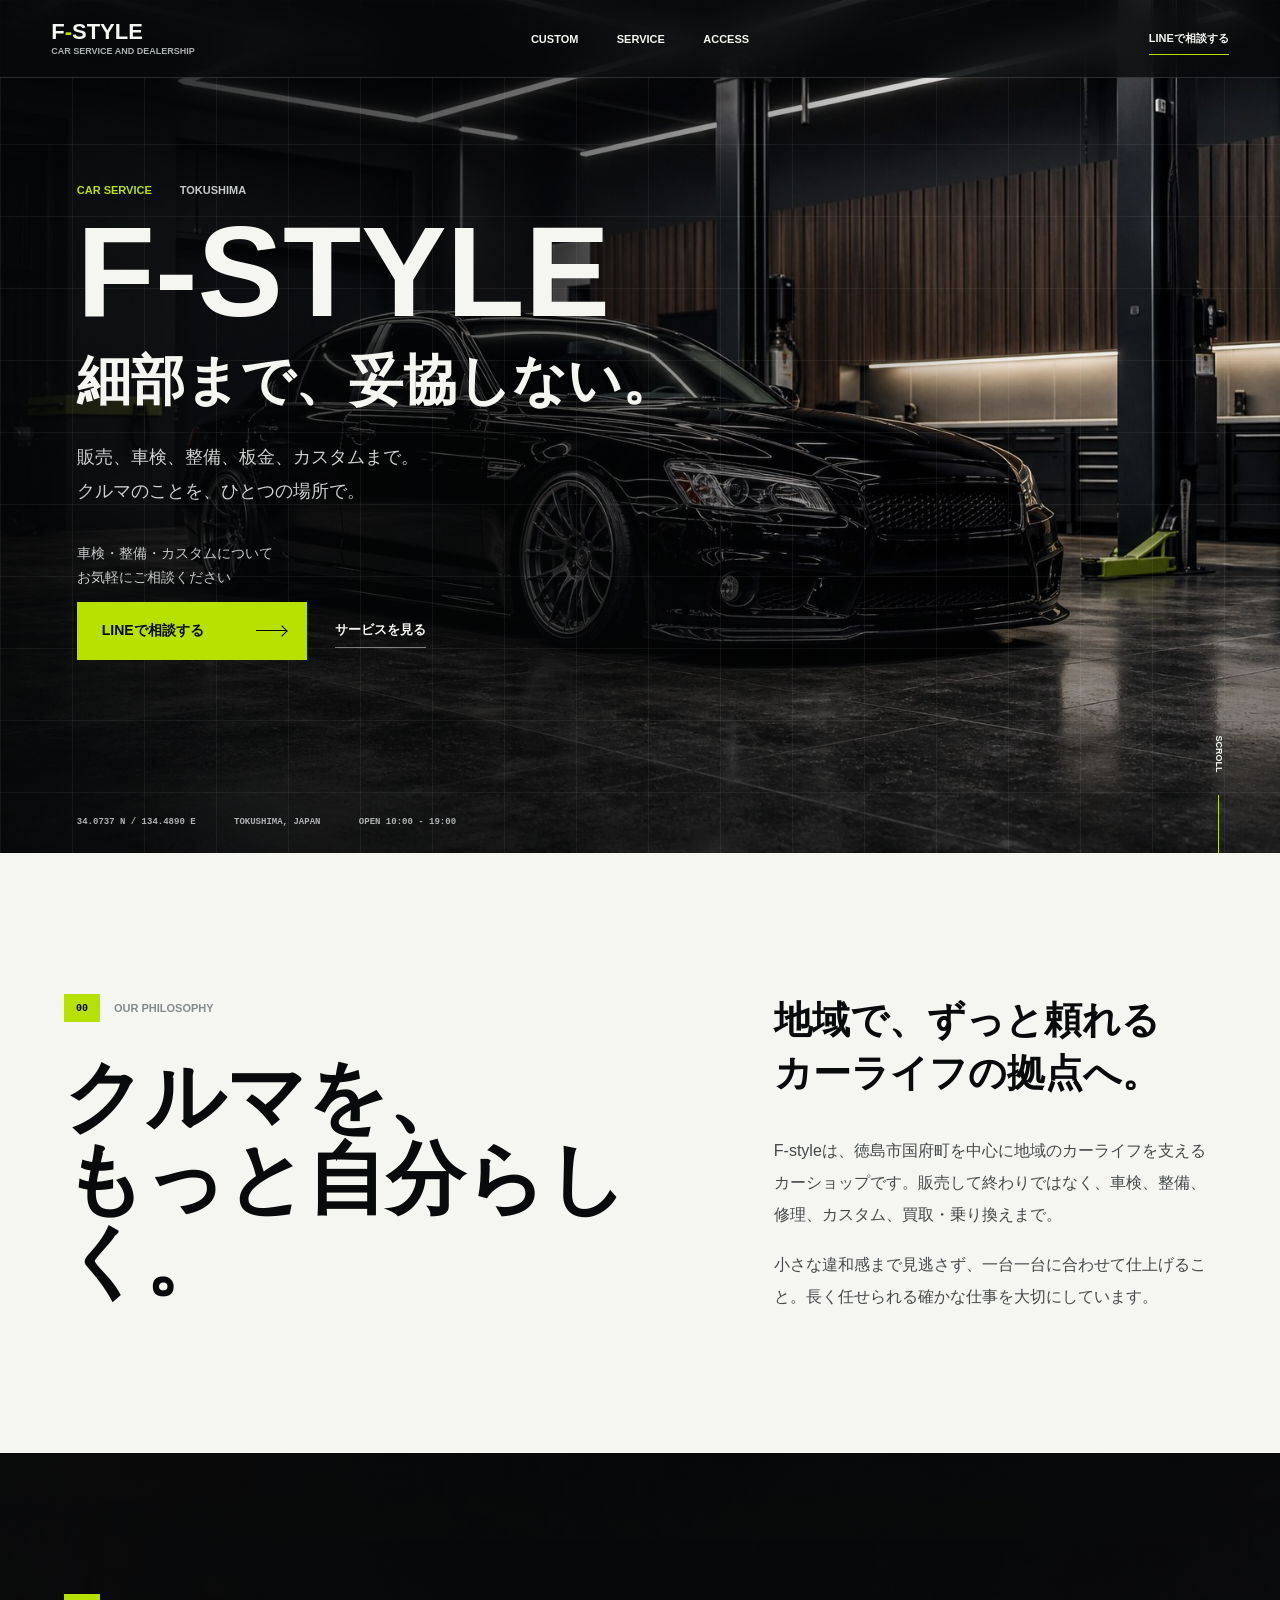
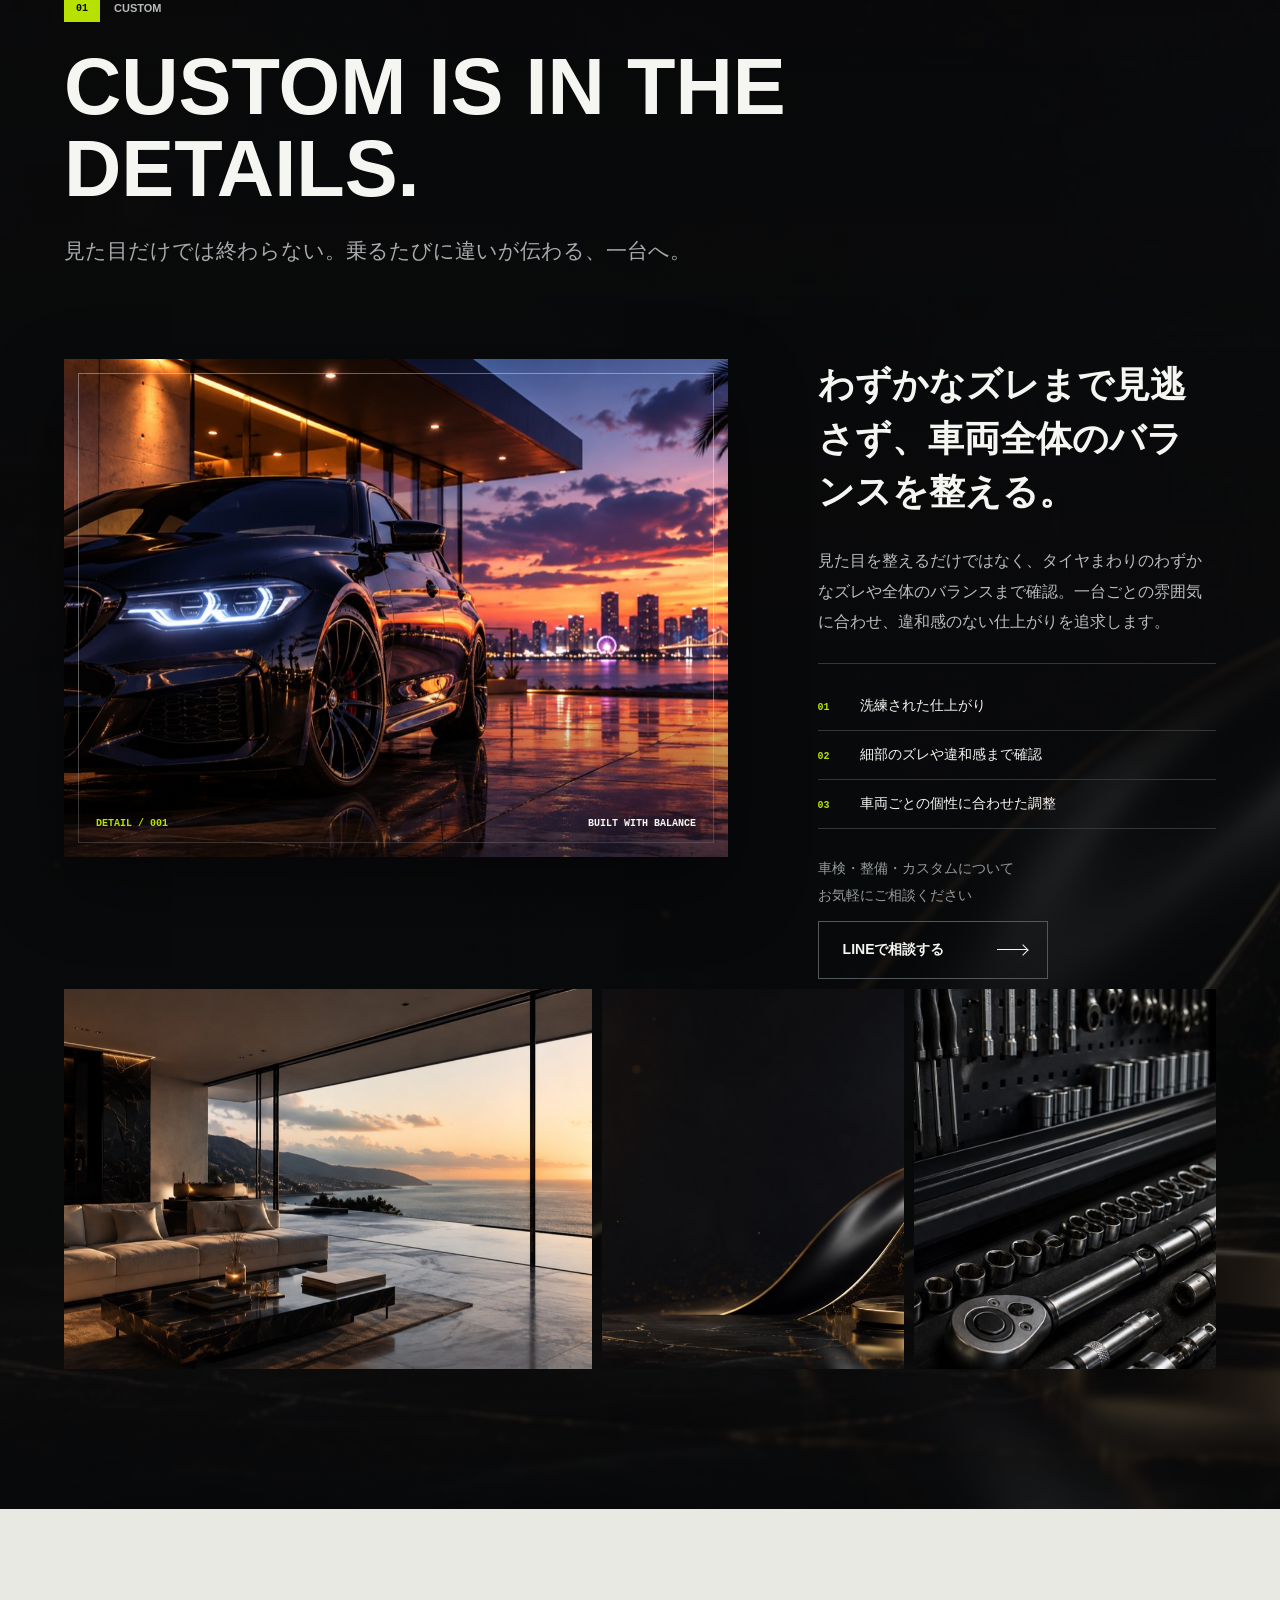
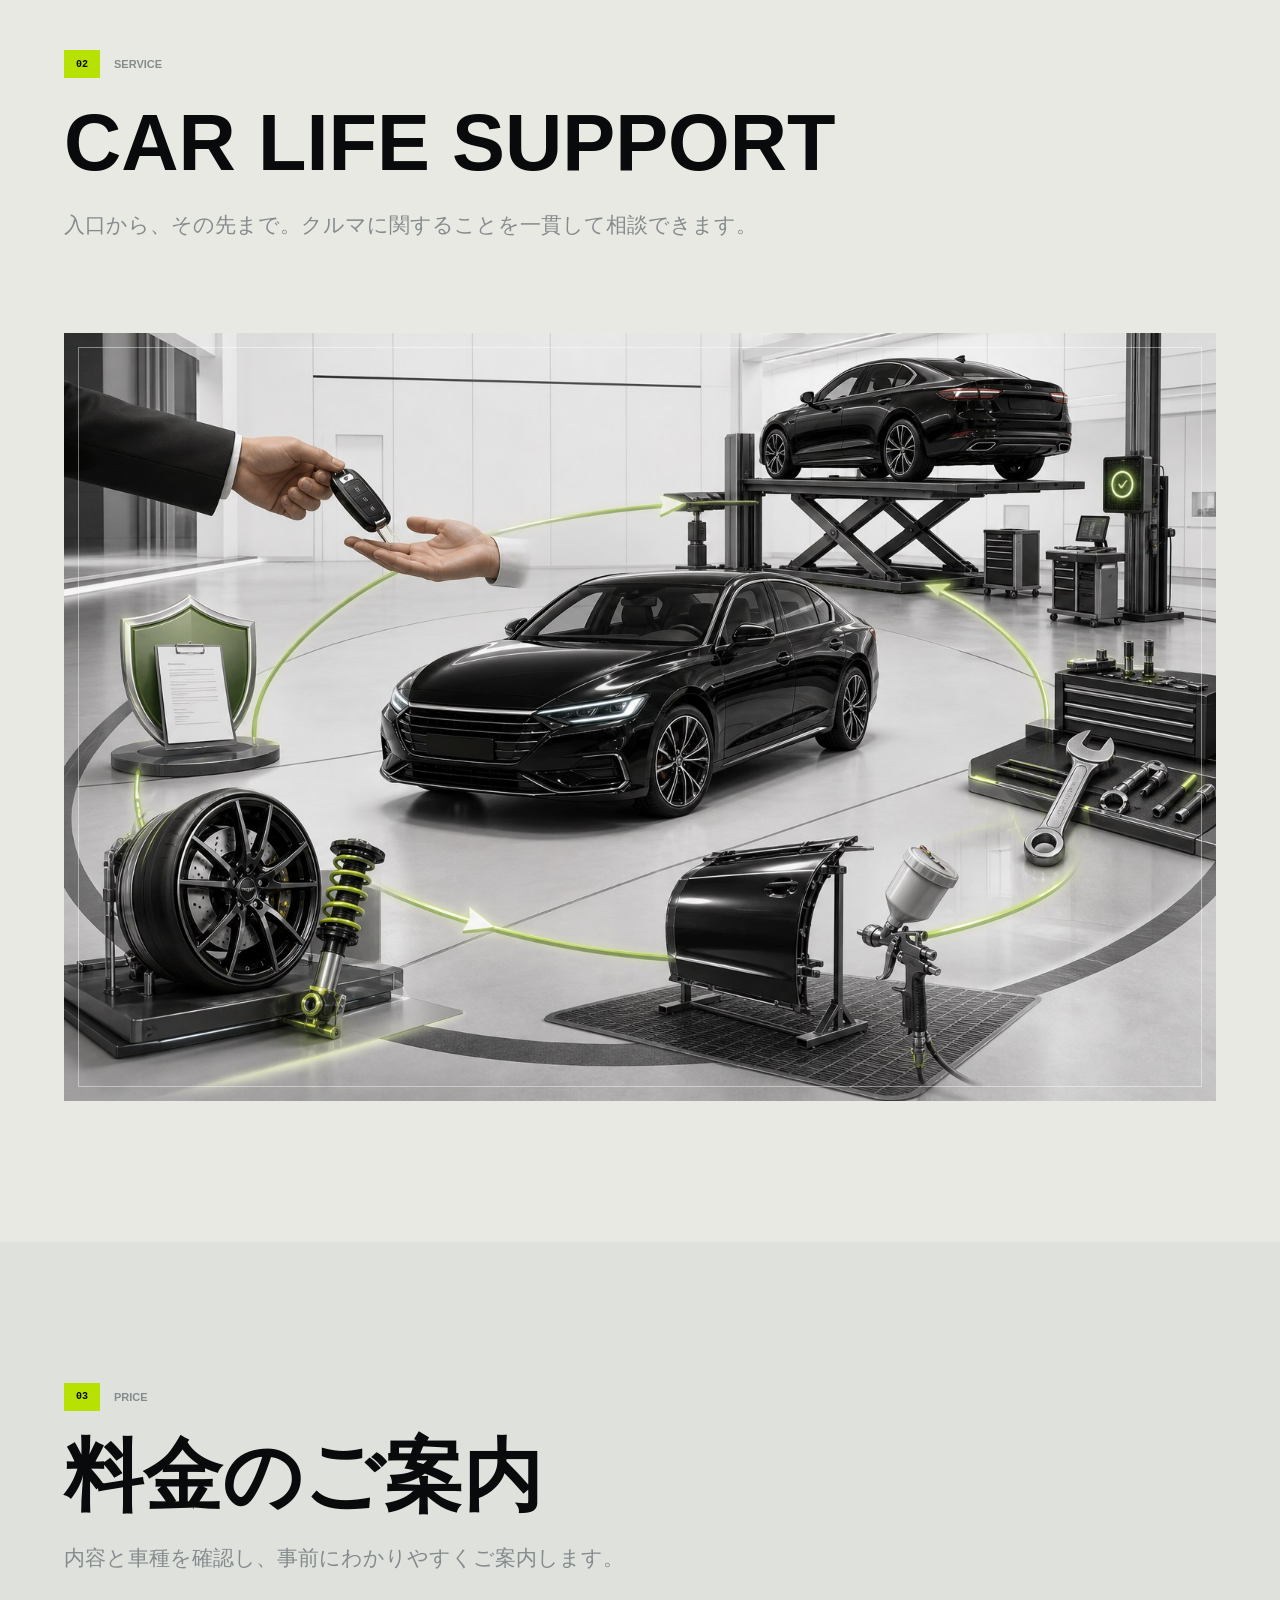
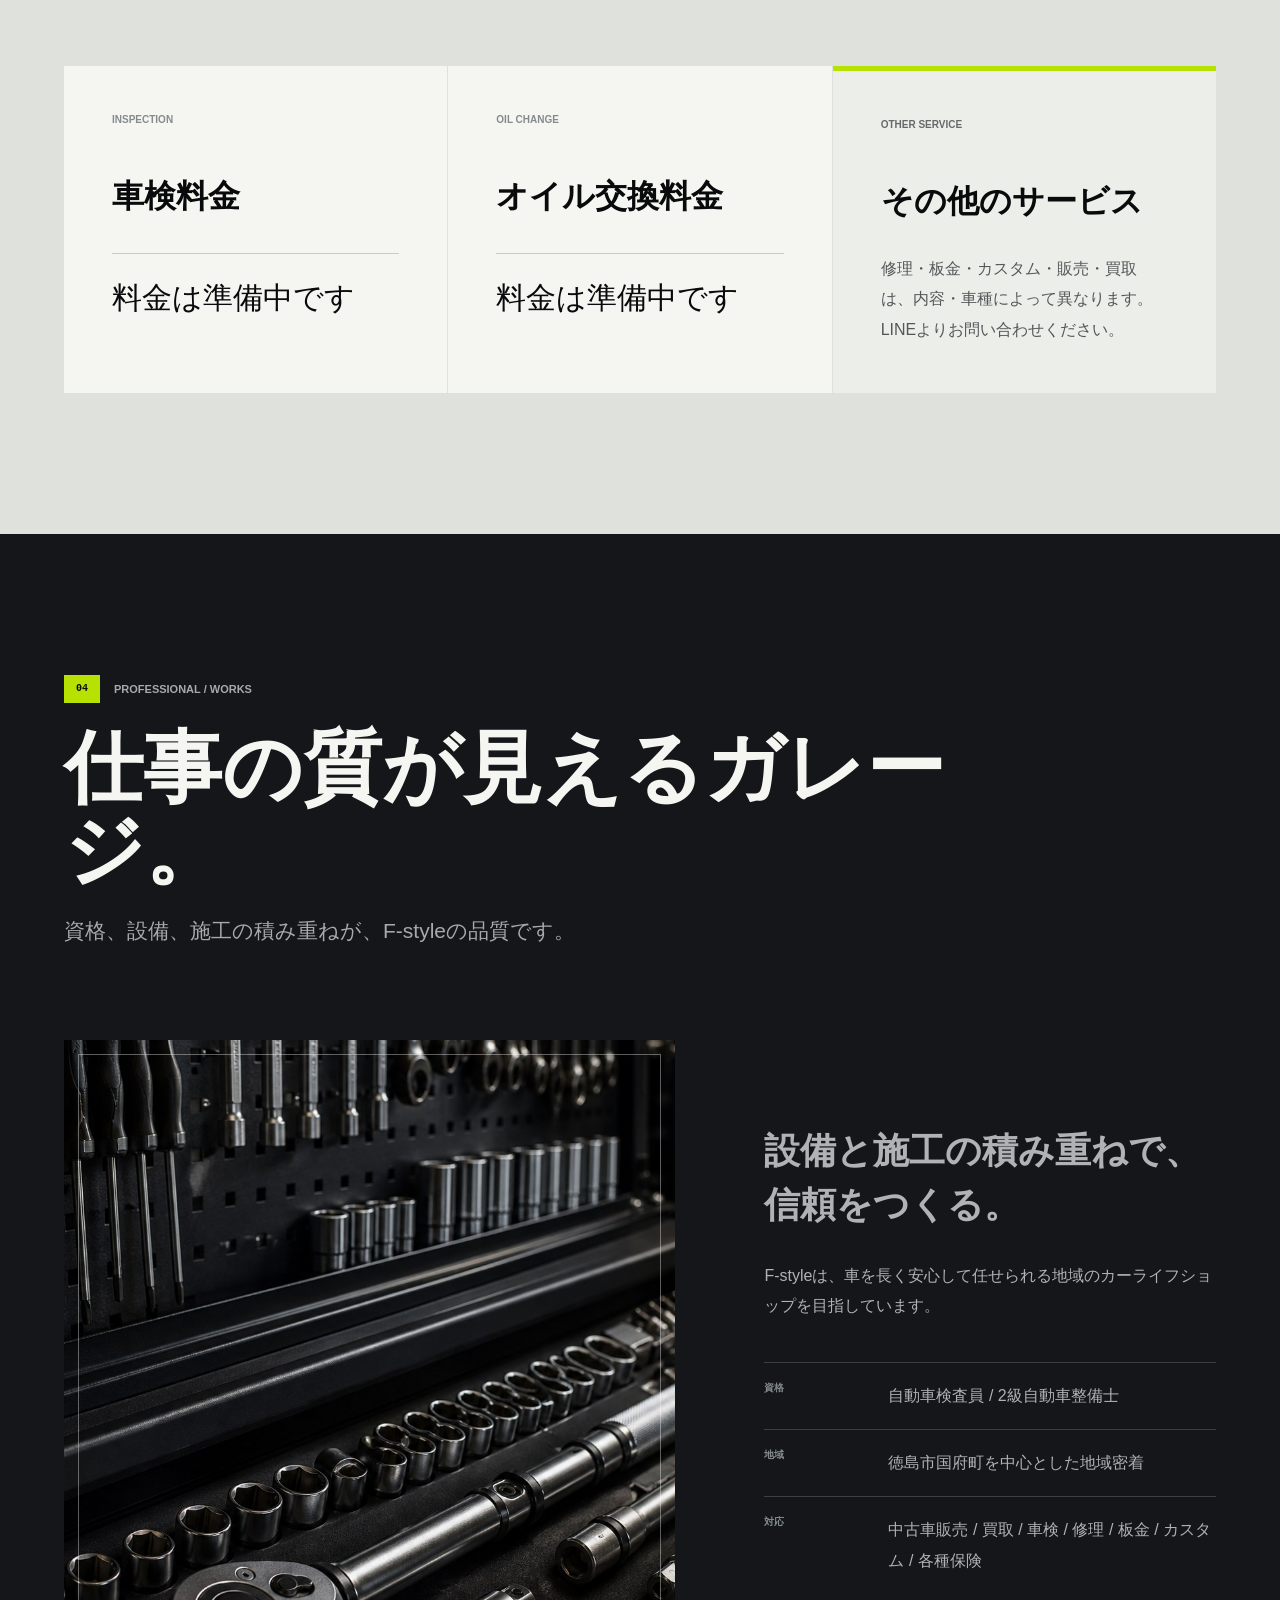
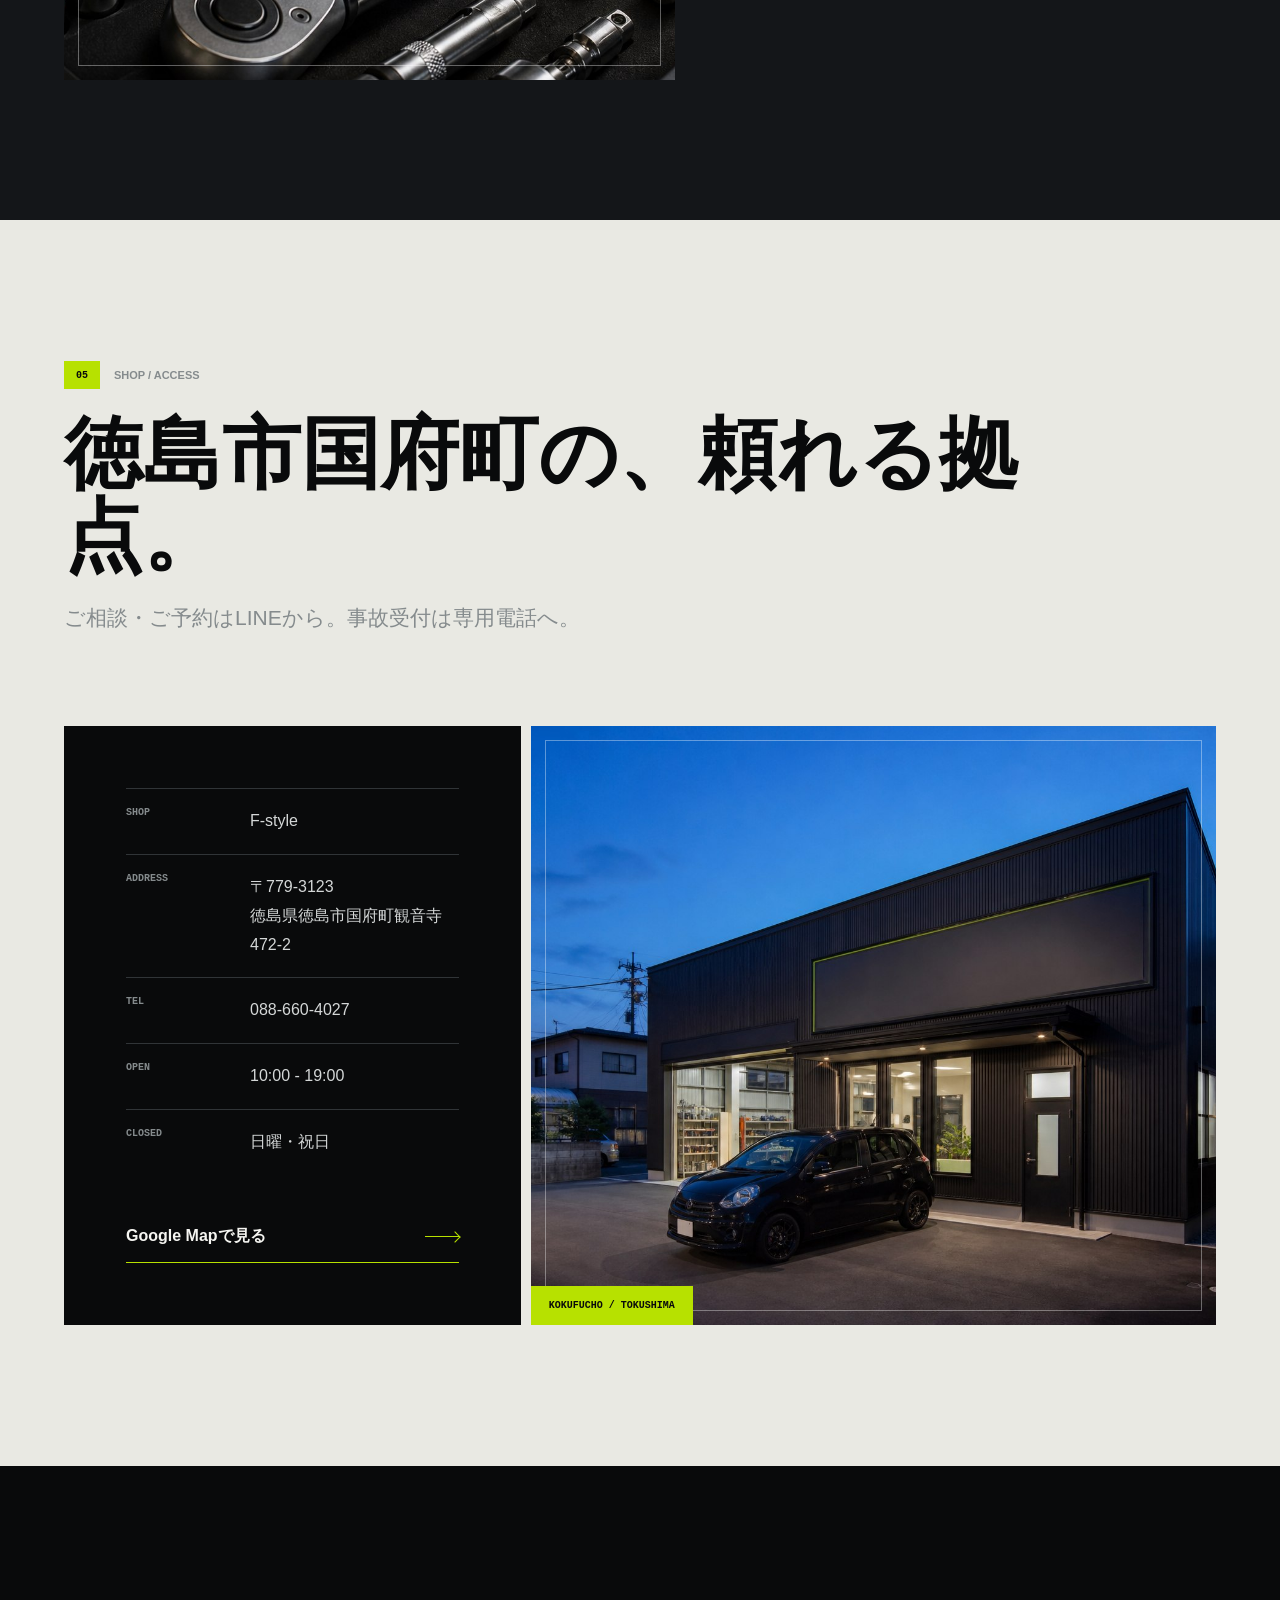
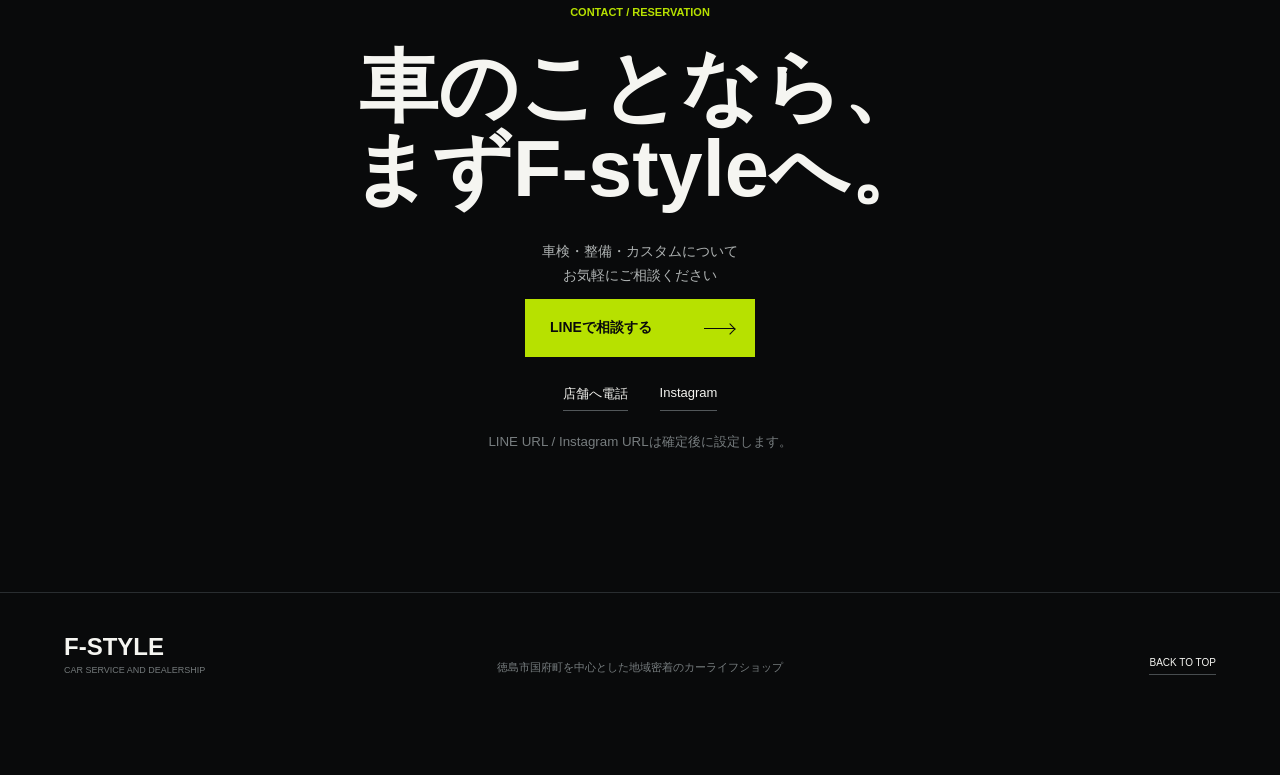
==== commit 2502c8a7: "Add premium imagery to custom section" ====
--- a/local-preview.html
+++ b/local-preview.html
@@ -38,12 +38,13 @@
   </section>
 
   <section id="custom" class="custom section-pad dark-band">
+    <div class="custom-backdrop" aria-hidden="true"><img src="public/custom-luxury-bg.jpg" alt=""></div>
     <div class="section-title"><div class="section-kicker"><span>01</span><p>CUSTOM</p></div><h2>CUSTOM IS IN THE DETAILS.</h2><p class="section-lead">見た目だけでは終わらない。乗るたびに違いが伝わる、一台へ。</p></div>
     <div class="custom-grid">
-      <figure class="custom-photo reveal"><img src="public/concept-custom-car.jpg" alt="カスタム車両を表現したイメージ画像" loading="lazy"><figcaption><span>DETAIL / 001</span> BUILT WITH BALANCE</figcaption></figure>
+      <figure class="custom-photo reveal"><img src="public/custom-premium-car.jpg" alt="夕景に映える上質なカスタム車両のイメージ" loading="lazy"><figcaption><span>DETAIL / 001</span> BUILT WITH BALANCE</figcaption></figure>
       <div class="custom-copy reveal"><p class="large-copy">わずかなズレまで見逃さず、車両全体のバランスを整える。</p><p>見た目を整えるだけではなく、タイヤまわりのわずかなズレや全体のバランスまで確認。一台ごとの雰囲気に合わせ、違和感のない仕上がりを追求します。</p><ul><li><span>01</span>洗練された仕上がり</li><li><span>02</span>細部のズレや違和感まで確認</li><li><span>03</span>車両ごとの個性に合わせた調整</li></ul><div class="line-cta-block custom-line-cta"><p class="line-cta-context">車検・整備・カスタムについて<br>お気軽にご相談ください</p><a class="cta cta-light" href="#contact"><span>LINEで相談する</span><i aria-hidden="true"></i></a></div></div>
     </div>
-    <div class="photo-strip" aria-label="車両・整備イメージ"><figure class="photo-wide reveal"><img src="public/concept-custom-car.jpg" alt="洗練されたカスタム車両のイメージ画像" loading="lazy"></figure><figure class="photo-tall reveal"><img src="public/concept-service-garage.jpg" alt="整備ガレージのイメージ画像" loading="lazy"></figure><figure class="photo-detail reveal"><img src="public/concept-tool-detail.jpg" alt="整備工具のイメージ画像" loading="lazy"></figure></div>
+    <div class="photo-strip" aria-label="カスタムと上質なカーライフのイメージ"><figure class="photo-wide reveal"><img src="public/custom-lifestyle.jpg" alt="上質なカーライフを表現する空間のイメージ" loading="lazy"></figure><figure class="photo-tall reveal"><img src="public/custom-luxury-bg.jpg" alt="黒とゴールドの上質な質感イメージ" loading="lazy"></figure><figure class="photo-detail reveal"><img src="public/concept-tool-detail.jpg" alt="整備工具のイメージ画像" loading="lazy"></figure></div>
   </section>
 
   <section id="service" class="service section-pad">
--- a/app/globals.css
+++ b/app/globals.css
@@ -85,10 +85,16 @@
 .dark-band { background: var(--black); color: var(--white); }
 .dark-band .section-lead { color: #a7abad; }
 .dark-band .section-kicker p { color: #b7bbbc; }
+.custom { background: var(--black); isolation: isolate; overflow: hidden; position: relative; }
+.custom-backdrop { inset: 0; overflow: hidden; pointer-events: none; position: absolute; z-index: 0; }
+.custom-backdrop::after { background: linear-gradient(180deg, rgb(9 10 11 / 0.54) 0%, rgb(9 10 11 / 0.84) 38%, rgb(9 10 11 / 0.7) 100%), linear-gradient(90deg, rgb(9 10 11 / 0.5), transparent 62%); content: ''; inset: 0; position: absolute; }
+.custom-backdrop img { filter: saturate(0.78) contrast(1.08); height: 100%; object-fit: cover; object-position: center top; opacity: 0.76; transform: scale(1.04); width: 100%; }
+.custom > :not(.custom-backdrop) { position: relative; z-index: 1; }
 .custom-grid { display: grid; gap: clamp(38px, 7vw, 110px); grid-template-columns: minmax(0, 1.25fr) minmax(300px, 0.75fr); }
-.custom-photo { margin: 0; min-height: 630px; overflow: hidden; position: relative; }
+.custom-photo { aspect-ratio: 4 / 3; box-shadow: 0 28px 70px rgb(0 0 0 / 0.42); margin: 0; min-height: 0; overflow: hidden; position: relative; }
+.custom-photo::before { background: linear-gradient(0deg, rgb(0 0 0 / 0.58), transparent 34%); content: ''; inset: 0; pointer-events: none; position: absolute; z-index: 1; }
 .custom-photo::after, .works-image::after, .access-image::after { border: 1px solid rgb(255 255 255 / 0.36); content: ''; inset: 14px; pointer-events: none; position: absolute; }
-.custom-photo img { height: 100%; inset: 0; object-fit: cover; object-position: 48% center; position: absolute; transform: scale(1.06); width: 100%; }
+.custom-photo img { height: 100%; inset: 0; object-fit: cover; object-position: 42% center; position: absolute; transform: scale(1.03); width: 100%; }
 .custom-photo figcaption { bottom: 28px; display: flex; font: 700 10px var(--font-geist-mono), monospace; justify-content: space-between; left: 32px; position: absolute; right: 32px; z-index: 2; }
 .custom-photo figcaption span { color: var(--acid); }
 .custom-copy { align-self: center; display: grid; gap: 26px; }
@@ -184,7 +190,7 @@
 
 @media (max-width: 1080px) {
   .custom-grid, .works-layout { grid-template-columns: 1fr; }
-  .custom-photo, .works-image { min-height: 560px; }
+  .works-image { min-height: 560px; }
 }
 
 @media (max-width: 720px) {
@@ -209,8 +215,8 @@
   .intro { grid-template-columns: 1fr; }
   .section-title { margin-bottom: 46px; }
   .section-title h2, .intro h2, .contact h2 { font-size: clamp(36px, 11vw, 54px); }
-  .custom-photo, .works-image, .access-image { min-height: 430px; }
-  .custom-photo img { object-position: center; transform: scale(1.1); }
+  .works-image, .access-image { min-height: 430px; }
+  .custom-photo img { object-position: 40% center; transform: scale(1.05); }
   .custom-photo figcaption { bottom: 24px; left: 24px; right: 24px; }
   .custom-photo figcaption span { display: none; }
   .photo-strip { grid-template-columns: 1fr 1fr; }
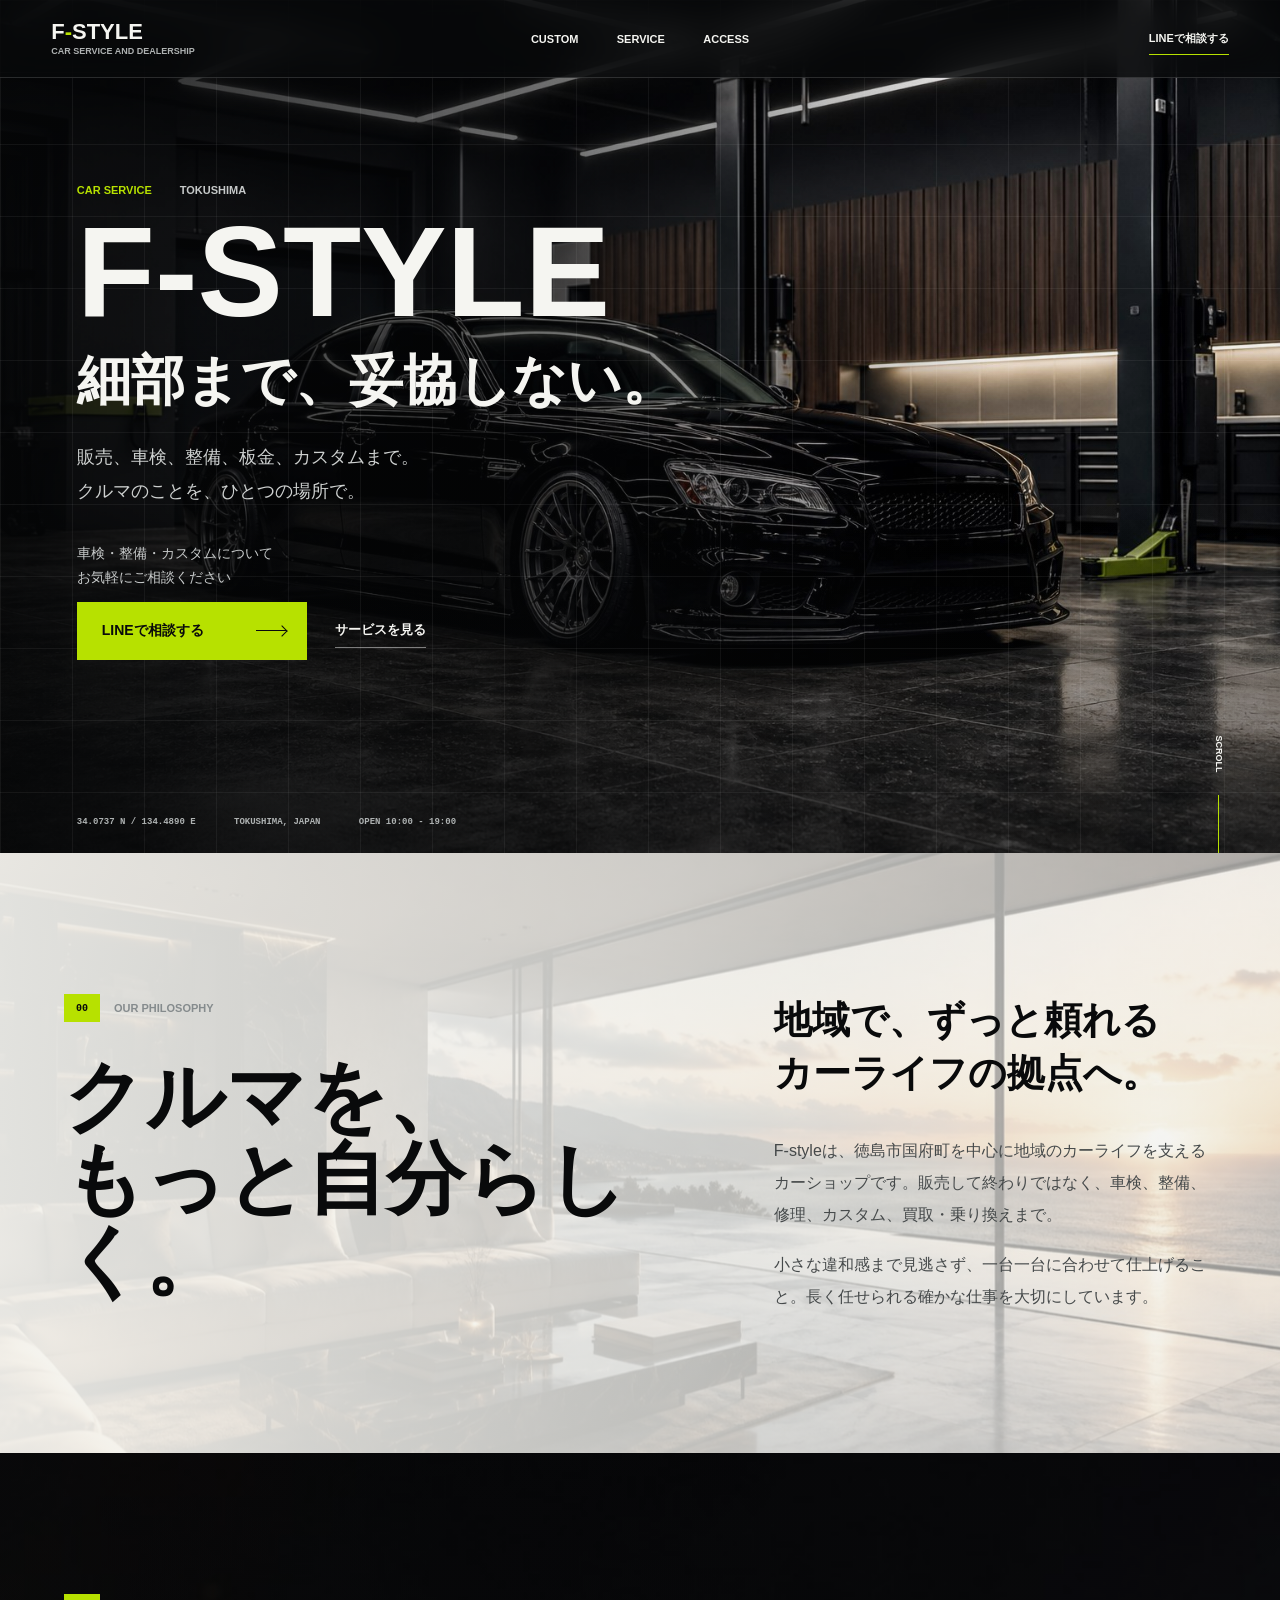
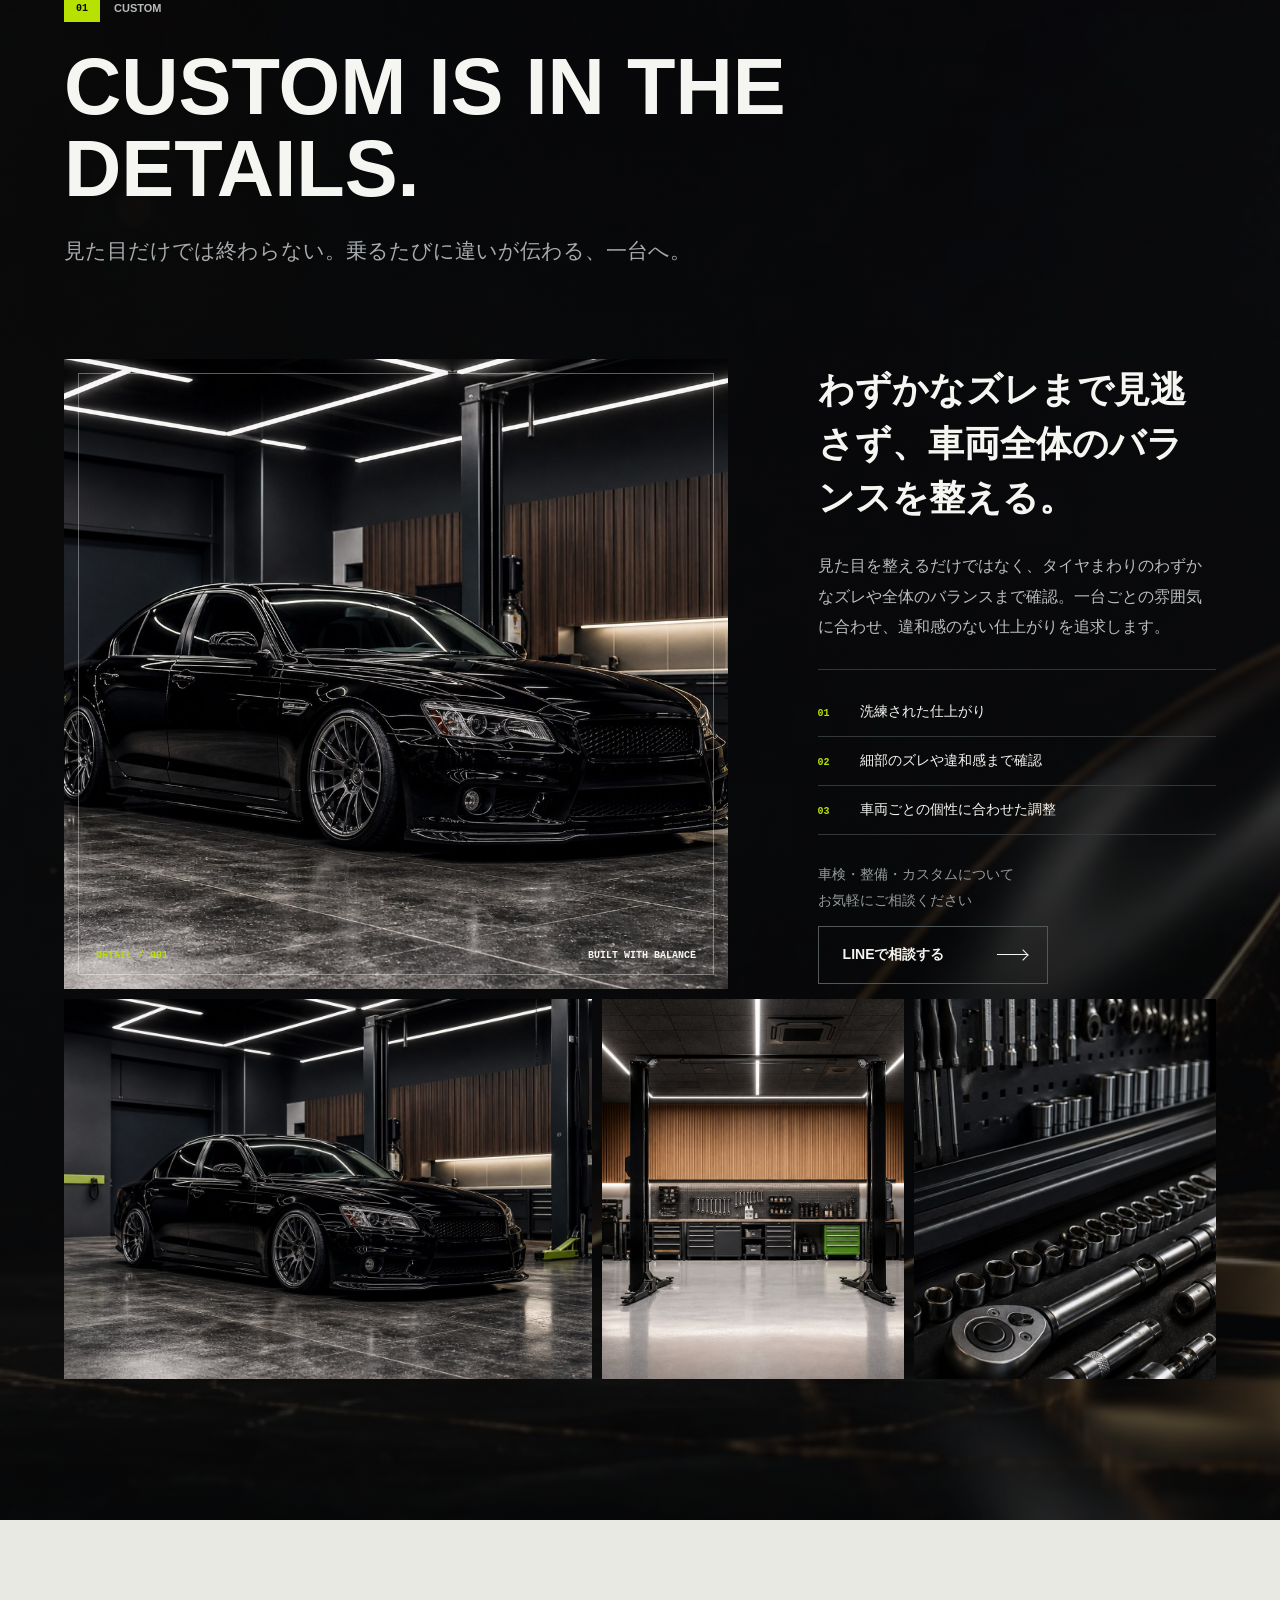
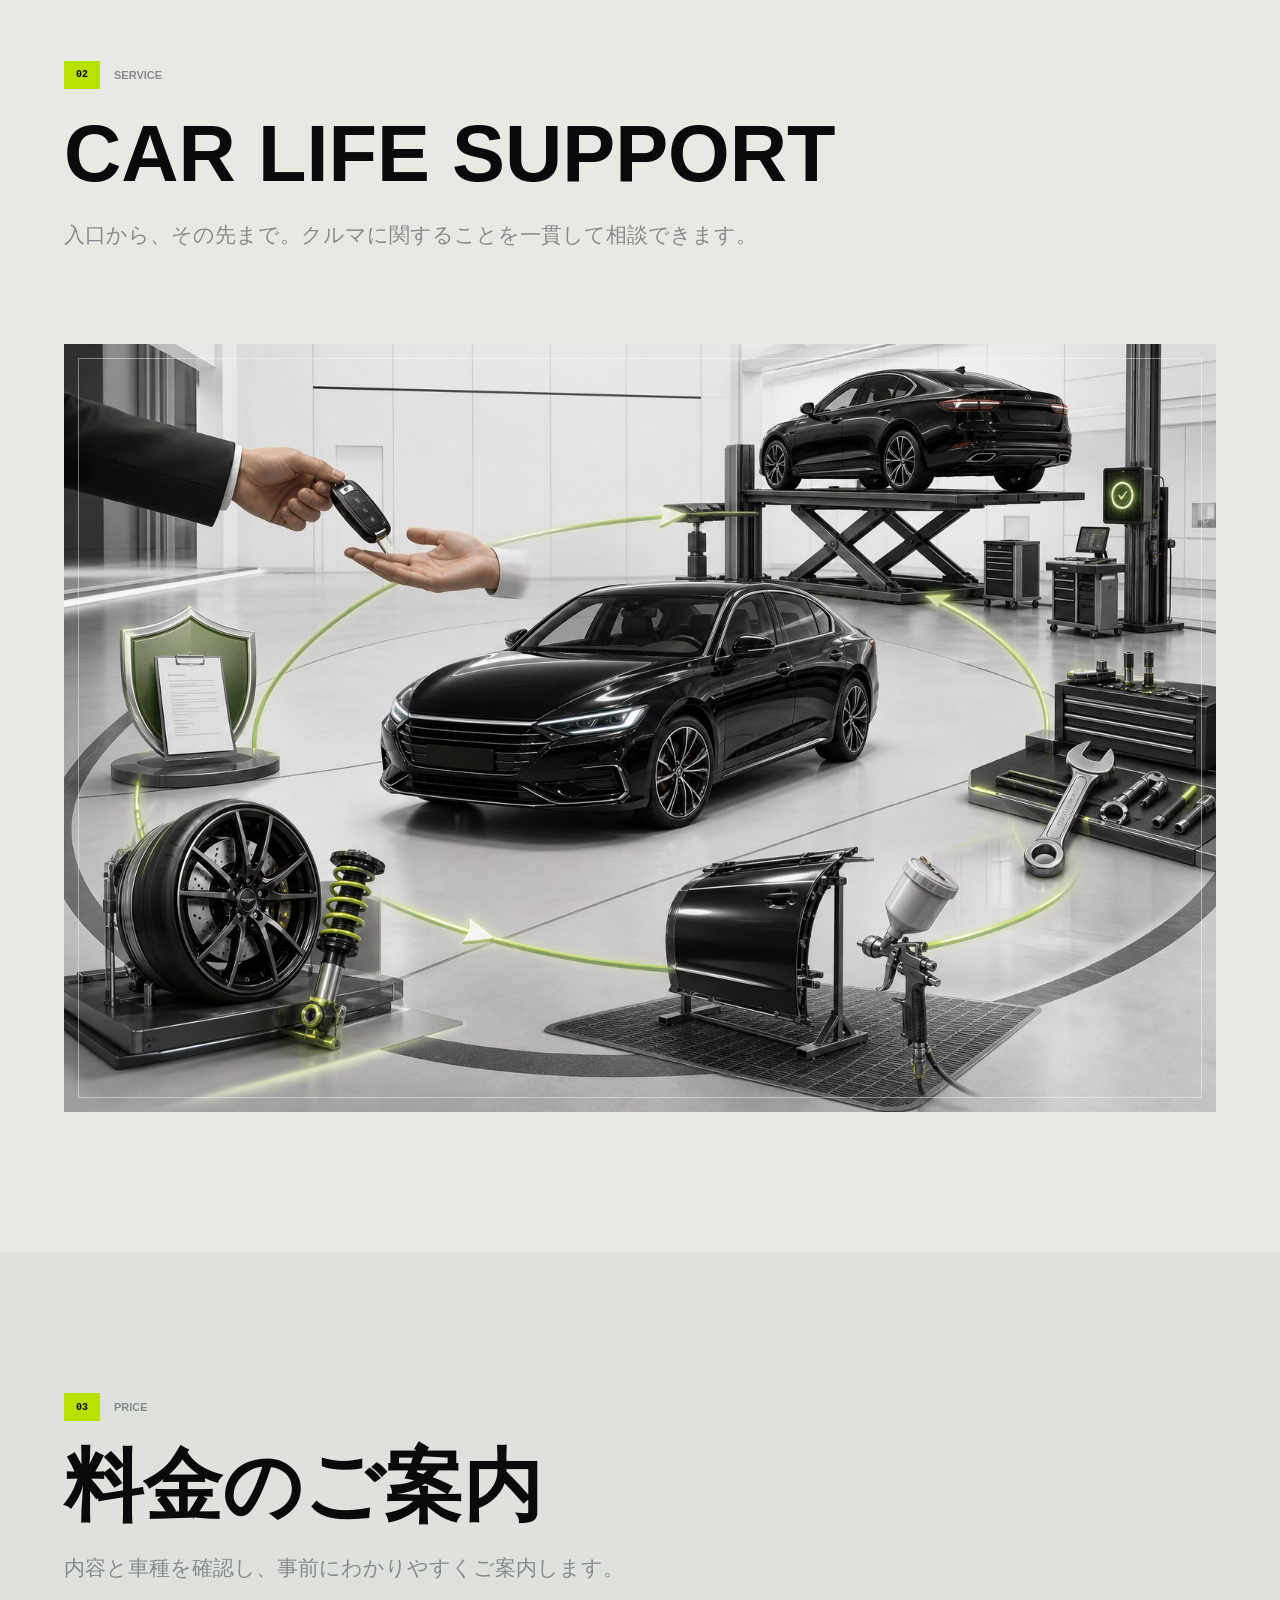
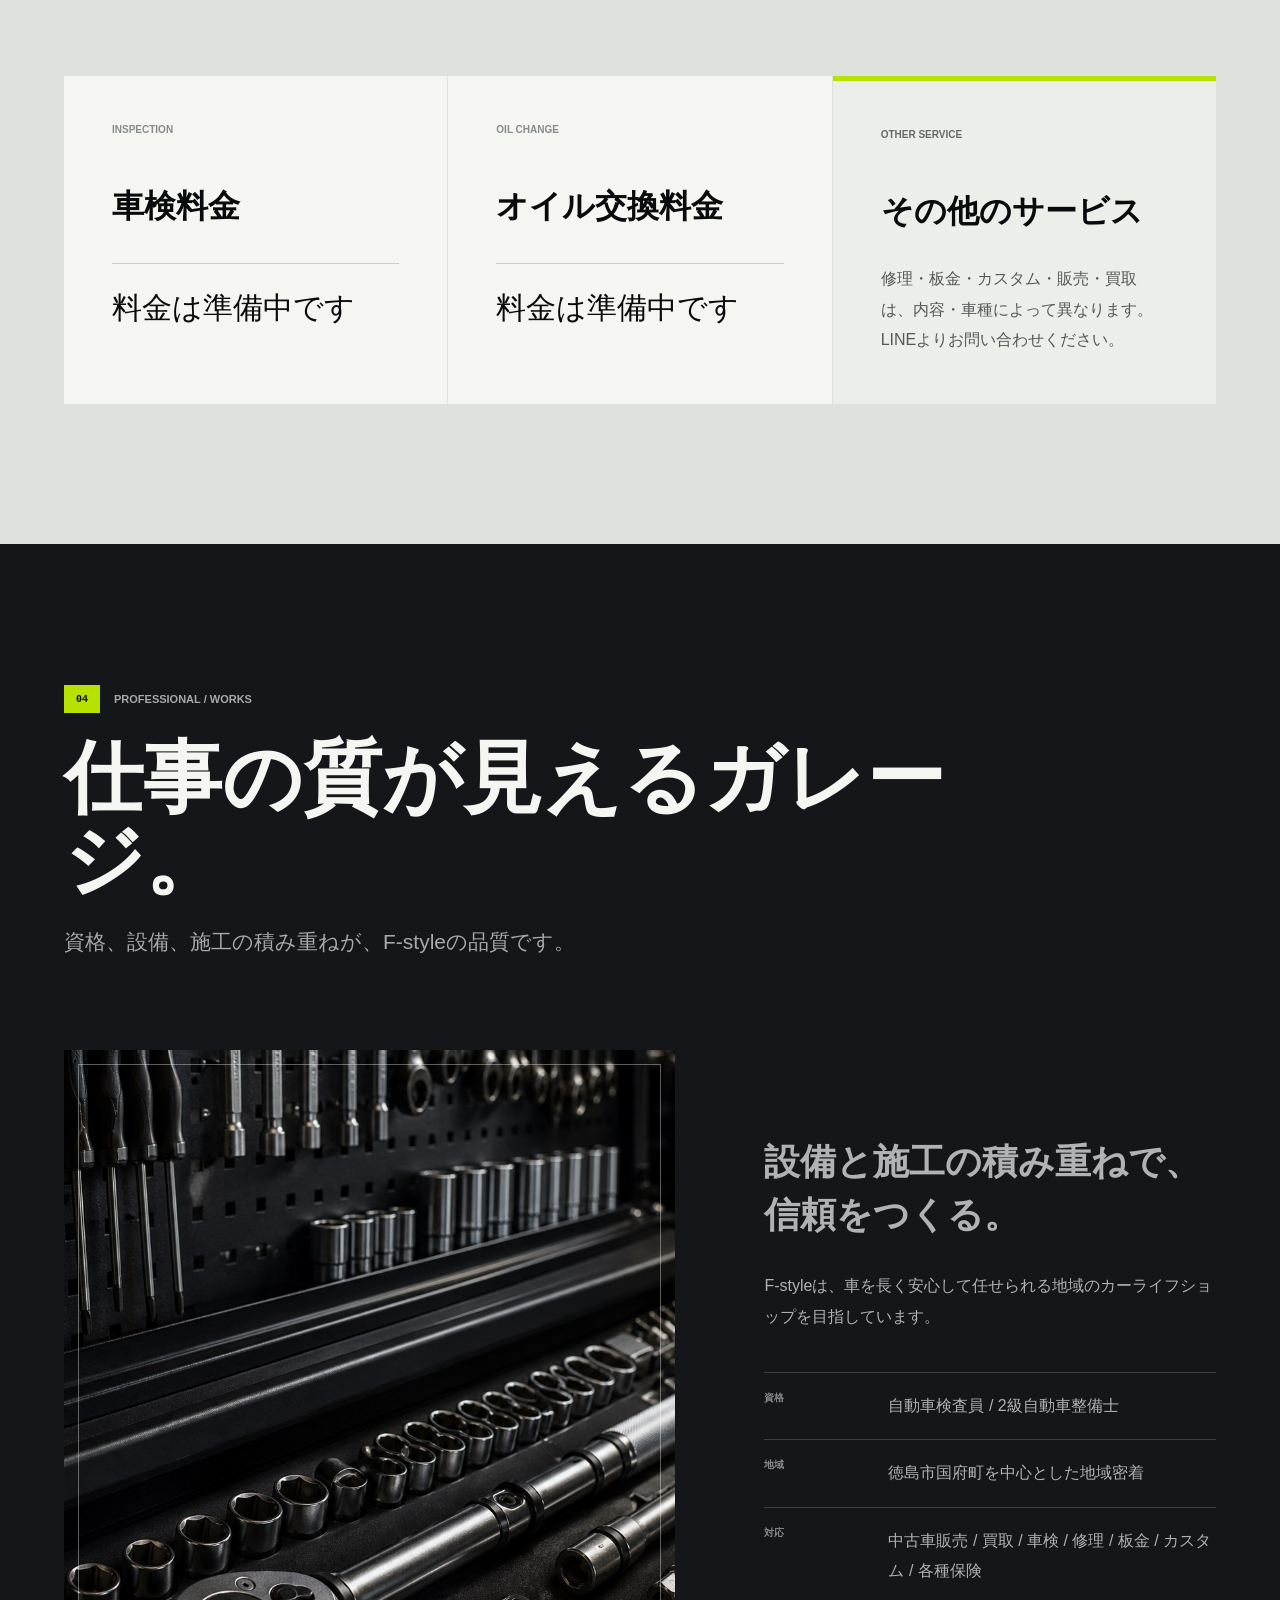
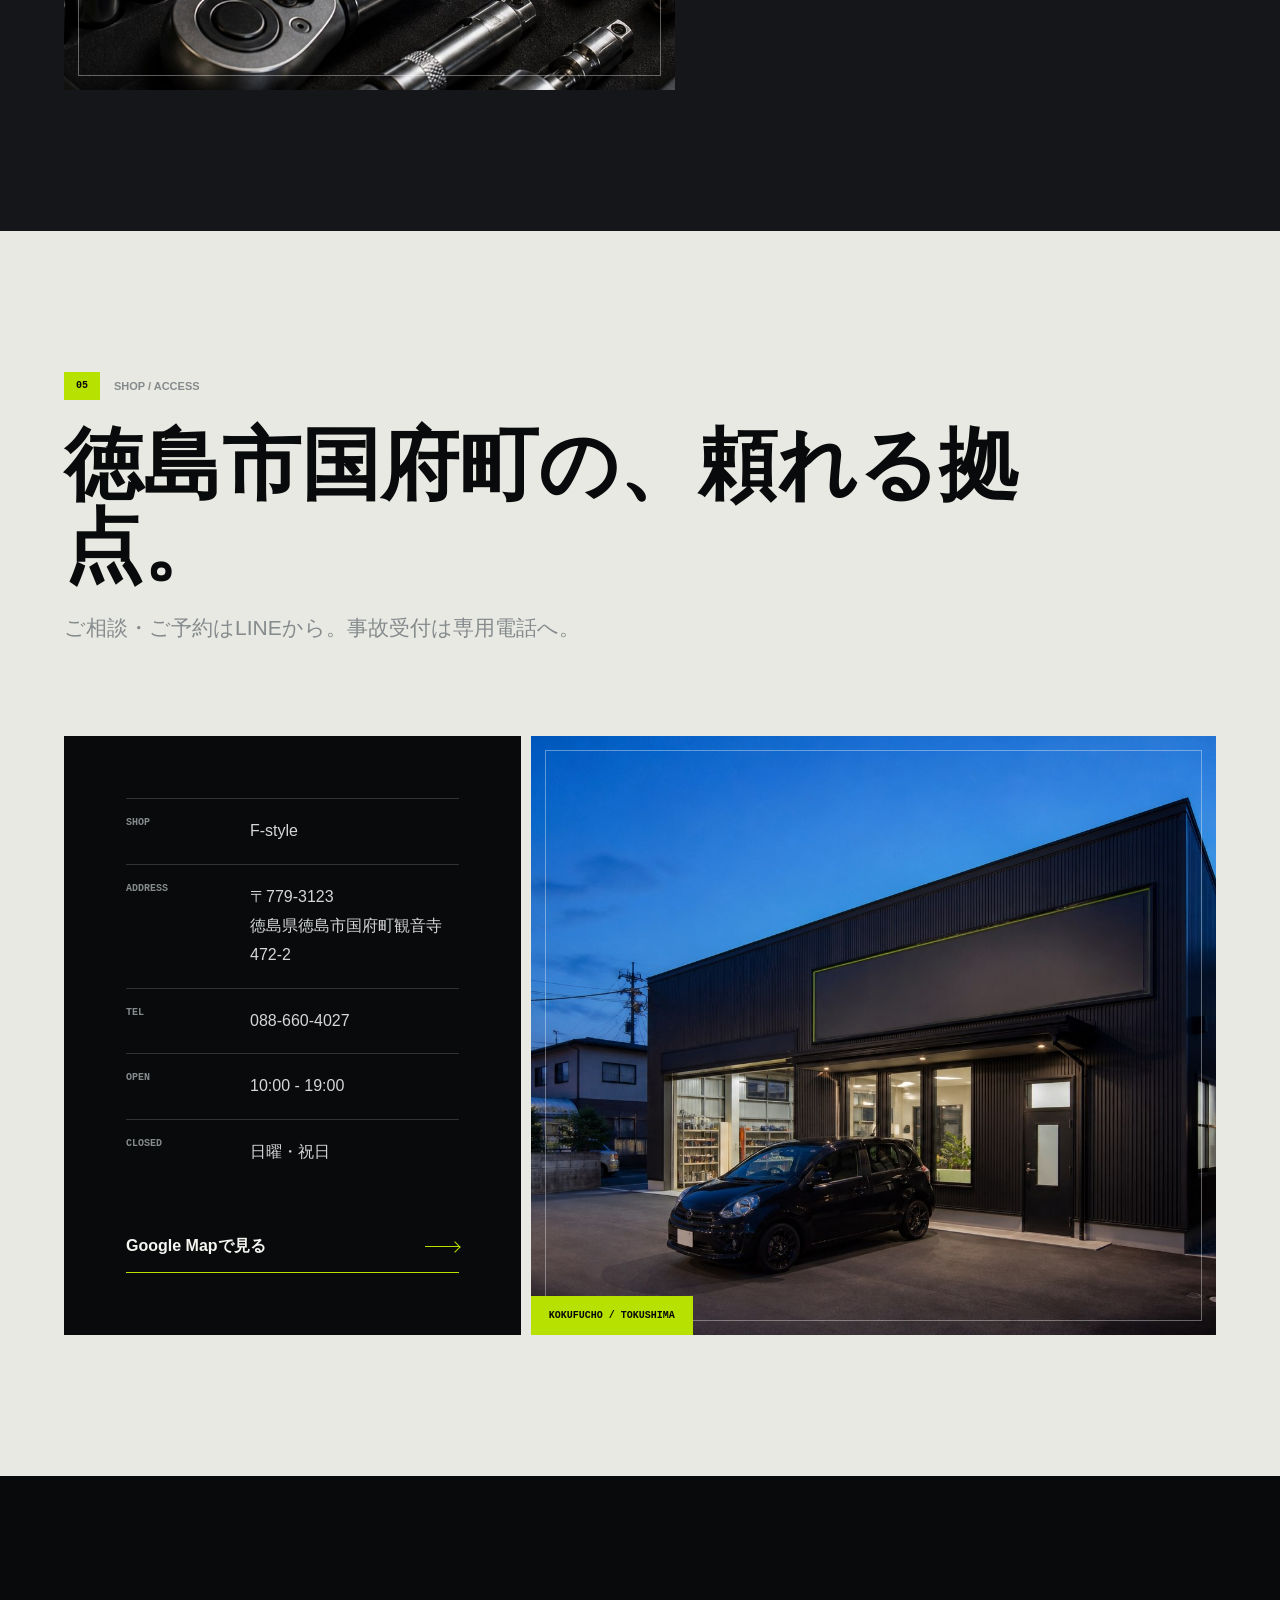
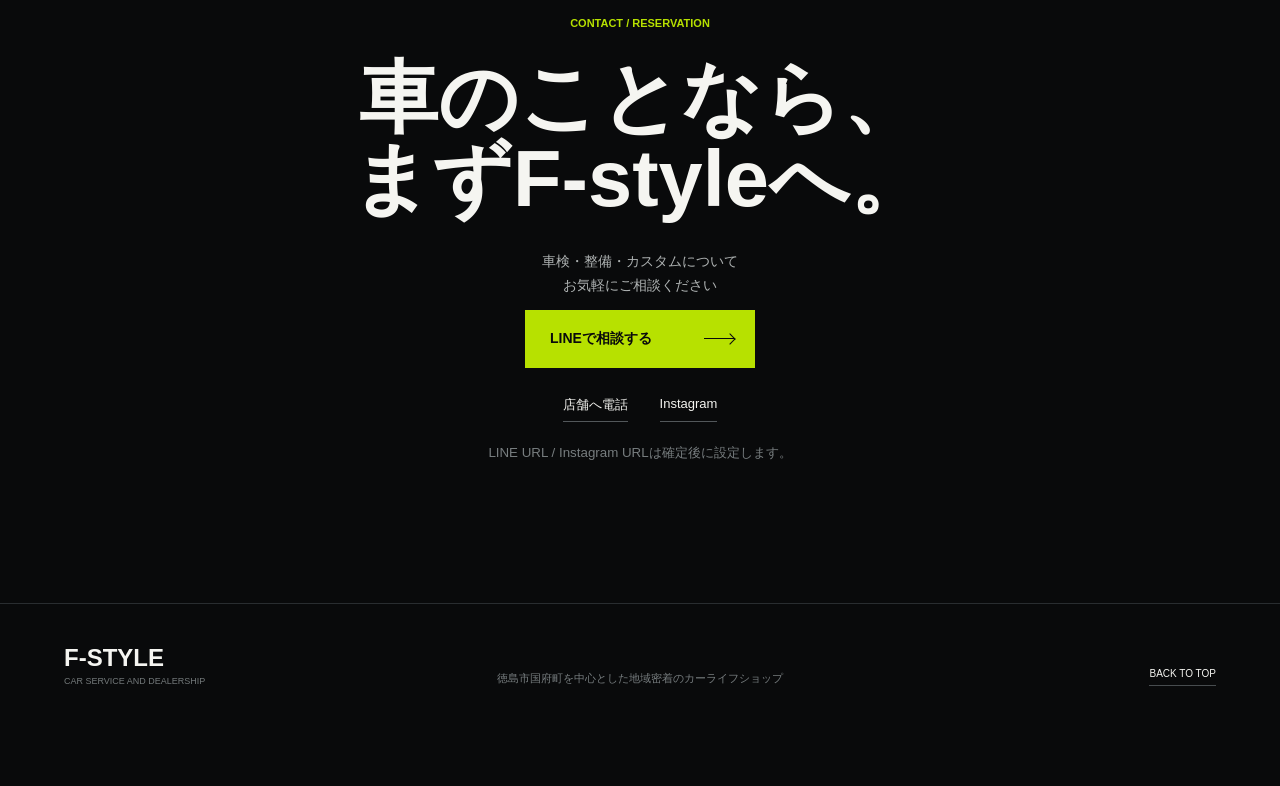
==== commit d70ebed5: "Move luxury imagery into section backgrounds" ====
--- a/local-preview.html
+++ b/local-preview.html
@@ -9,7 +9,7 @@
   <meta property="og:description" content="カスタム、車検、整備、中古車販売まで。徳島市国府町を中心に地域のカーライフを支えます。">
   <meta property="og:image" content="https://252595tana-alt.github.io/f-style-lp/public/concept-custom-car.jpg">
   <meta name="twitter:card" content="summary_large_image">
-  <link rel="stylesheet" href="app/globals.css">
+  <link rel="stylesheet" href="app/globals.css?v=20260825-3">
 </head>
 <body>
 <main>
@@ -33,6 +33,7 @@
   </section>
 
   <section id="concept" class="intro section-pad">
+    <div class="intro-backdrop" aria-hidden="true"><img src="public/custom-lifestyle.jpg" alt=""></div>
     <div class="intro-statement reveal"><div class="section-kicker dark-ink"><span>00</span><p>OUR PHILOSOPHY</p></div><h2>クルマを、<br>もっと自分らしく。</h2></div>
     <div class="intro-text reveal"><p class="intro-lead">地域で、ずっと頼れる<br>カーライフの拠点へ。</p><p>F-styleは、徳島市国府町を中心に地域のカーライフを支えるカーショップです。販売して終わりではなく、車検、整備、修理、カスタム、買取・乗り換えまで。</p><p>小さな違和感まで見逃さず、一台一台に合わせて仕上げること。長く任せられる確かな仕事を大切にしています。</p></div>
   </section>
@@ -41,10 +42,10 @@
     <div class="custom-backdrop" aria-hidden="true"><img src="public/custom-luxury-bg.jpg" alt=""></div>
     <div class="section-title"><div class="section-kicker"><span>01</span><p>CUSTOM</p></div><h2>CUSTOM IS IN THE DETAILS.</h2><p class="section-lead">見た目だけでは終わらない。乗るたびに違いが伝わる、一台へ。</p></div>
     <div class="custom-grid">
-      <figure class="custom-photo reveal"><img src="public/custom-premium-car.jpg" alt="夕景に映える上質なカスタム車両のイメージ" loading="lazy"><figcaption><span>DETAIL / 001</span> BUILT WITH BALANCE</figcaption></figure>
+      <figure class="custom-photo reveal"><img src="public/concept-custom-car.jpg" alt="カスタム車両を表現したイメージ画像" loading="lazy"><figcaption><span>DETAIL / 001</span> BUILT WITH BALANCE</figcaption></figure>
       <div class="custom-copy reveal"><p class="large-copy">わずかなズレまで見逃さず、車両全体のバランスを整える。</p><p>見た目を整えるだけではなく、タイヤまわりのわずかなズレや全体のバランスまで確認。一台ごとの雰囲気に合わせ、違和感のない仕上がりを追求します。</p><ul><li><span>01</span>洗練された仕上がり</li><li><span>02</span>細部のズレや違和感まで確認</li><li><span>03</span>車両ごとの個性に合わせた調整</li></ul><div class="line-cta-block custom-line-cta"><p class="line-cta-context">車検・整備・カスタムについて<br>お気軽にご相談ください</p><a class="cta cta-light" href="#contact"><span>LINEで相談する</span><i aria-hidden="true"></i></a></div></div>
     </div>
-    <div class="photo-strip" aria-label="カスタムと上質なカーライフのイメージ"><figure class="photo-wide reveal"><img src="public/custom-lifestyle.jpg" alt="上質なカーライフを表現する空間のイメージ" loading="lazy"></figure><figure class="photo-tall reveal"><img src="public/custom-luxury-bg.jpg" alt="黒とゴールドの上質な質感イメージ" loading="lazy"></figure><figure class="photo-detail reveal"><img src="public/concept-tool-detail.jpg" alt="整備工具のイメージ画像" loading="lazy"></figure></div>
+    <div class="photo-strip" aria-label="車両・整備イメージ"><figure class="photo-wide reveal"><img src="public/concept-custom-car.jpg" alt="洗練されたカスタム車両のイメージ画像" loading="lazy"></figure><figure class="photo-tall reveal"><img src="public/concept-service-garage.jpg" alt="整備ガレージのイメージ画像" loading="lazy"></figure><figure class="photo-detail reveal"><img src="public/concept-tool-detail.jpg" alt="整備工具のイメージ画像" loading="lazy"></figure></div>
   </section>
 
   <section id="service" class="service section-pad">
--- a/app/globals.css
+++ b/app/globals.css
@@ -76,7 +76,11 @@
 .section-title h2, .intro h2, .contact h2 { font-size: clamp(38px, 6.2vw, 86px); font-weight: 650; line-height: 1.03; margin: 0; }
 .section-lead { color: var(--muted); font-size: clamp(16px, 1.8vw, 21px); line-height: 1.8; margin: 22px 0 0; }
 
-.intro { background: var(--white); display: grid; gap: clamp(44px, 10vw, 150px); grid-template-columns: minmax(0, 1fr) minmax(300px, 0.76fr); }
+.intro { background: var(--white); display: grid; gap: clamp(44px, 10vw, 150px); grid-template-columns: minmax(0, 1fr) minmax(300px, 0.76fr); isolation: isolate; overflow: hidden; position: relative; }
+.intro-backdrop { inset: 0; overflow: hidden; pointer-events: none; position: absolute; z-index: 0; }
+.intro-backdrop::after { background: linear-gradient(90deg, rgb(245 245 241 / 0.9) 0%, rgb(245 245 241 / 0.72) 52%, rgb(245 245 241 / 0.5) 100%); content: ''; inset: 0; position: absolute; }
+.intro-backdrop img { filter: saturate(0.68) contrast(0.94); height: 100%; object-fit: cover; object-position: center; opacity: 0.82; transform: scale(1.03); width: 100%; }
+.intro > :not(.intro-backdrop) { position: relative; z-index: 1; }
 .intro .dark-ink { margin-bottom: 34px; }
 .intro-text { align-self: end; color: #45494a; display: grid; gap: 18px; line-height: 2; max-width: 620px; }
 .intro-text p { margin: 0; }
@@ -87,14 +91,13 @@
 .dark-band .section-kicker p { color: #b7bbbc; }
 .custom { background: var(--black); isolation: isolate; overflow: hidden; position: relative; }
 .custom-backdrop { inset: 0; overflow: hidden; pointer-events: none; position: absolute; z-index: 0; }
-.custom-backdrop::after { background: linear-gradient(180deg, rgb(9 10 11 / 0.54) 0%, rgb(9 10 11 / 0.84) 38%, rgb(9 10 11 / 0.7) 100%), linear-gradient(90deg, rgb(9 10 11 / 0.5), transparent 62%); content: ''; inset: 0; position: absolute; }
-.custom-backdrop img { filter: saturate(0.78) contrast(1.08); height: 100%; object-fit: cover; object-position: center top; opacity: 0.76; transform: scale(1.04); width: 100%; }
+.custom-backdrop::after { background: linear-gradient(180deg, rgb(9 10 11 / 0.36) 0%, rgb(9 10 11 / 0.7) 38%, rgb(9 10 11 / 0.58) 100%), linear-gradient(90deg, rgb(9 10 11 / 0.4), transparent 62%); content: ''; inset: 0; position: absolute; }
+.custom-backdrop img { filter: saturate(0.82) contrast(1.08); height: 100%; object-fit: cover; object-position: center top; opacity: 0.9; transform: scale(1.04); width: 100%; }
 .custom > :not(.custom-backdrop) { position: relative; z-index: 1; }
 .custom-grid { display: grid; gap: clamp(38px, 7vw, 110px); grid-template-columns: minmax(0, 1.25fr) minmax(300px, 0.75fr); }
-.custom-photo { aspect-ratio: 4 / 3; box-shadow: 0 28px 70px rgb(0 0 0 / 0.42); margin: 0; min-height: 0; overflow: hidden; position: relative; }
-.custom-photo::before { background: linear-gradient(0deg, rgb(0 0 0 / 0.58), transparent 34%); content: ''; inset: 0; pointer-events: none; position: absolute; z-index: 1; }
+.custom-photo { margin: 0; min-height: 630px; overflow: hidden; position: relative; }
 .custom-photo::after, .works-image::after, .access-image::after { border: 1px solid rgb(255 255 255 / 0.36); content: ''; inset: 14px; pointer-events: none; position: absolute; }
-.custom-photo img { height: 100%; inset: 0; object-fit: cover; object-position: 42% center; position: absolute; transform: scale(1.03); width: 100%; }
+.custom-photo img { height: 100%; inset: 0; object-fit: cover; object-position: 48% center; position: absolute; transform: scale(1.06); width: 100%; }
 .custom-photo figcaption { bottom: 28px; display: flex; font: 700 10px var(--font-geist-mono), monospace; justify-content: space-between; left: 32px; position: absolute; right: 32px; z-index: 2; }
 .custom-photo figcaption span { color: var(--acid); }
 .custom-copy { align-self: center; display: grid; gap: 26px; }
@@ -190,7 +193,7 @@
 
 @media (max-width: 1080px) {
   .custom-grid, .works-layout { grid-template-columns: 1fr; }
-  .works-image { min-height: 560px; }
+  .custom-photo, .works-image { min-height: 560px; }
 }
 
 @media (max-width: 720px) {
@@ -215,8 +218,8 @@
   .intro { grid-template-columns: 1fr; }
   .section-title { margin-bottom: 46px; }
   .section-title h2, .intro h2, .contact h2 { font-size: clamp(36px, 11vw, 54px); }
-  .works-image, .access-image { min-height: 430px; }
-  .custom-photo img { object-position: 40% center; transform: scale(1.05); }
+  .custom-photo, .works-image, .access-image { min-height: 430px; }
+  .custom-photo img { object-position: center; transform: scale(1.1); }
   .custom-photo figcaption { bottom: 24px; left: 24px; right: 24px; }
   .custom-photo figcaption span { display: none; }
   .photo-strip { grid-template-columns: 1fr 1fr; }
